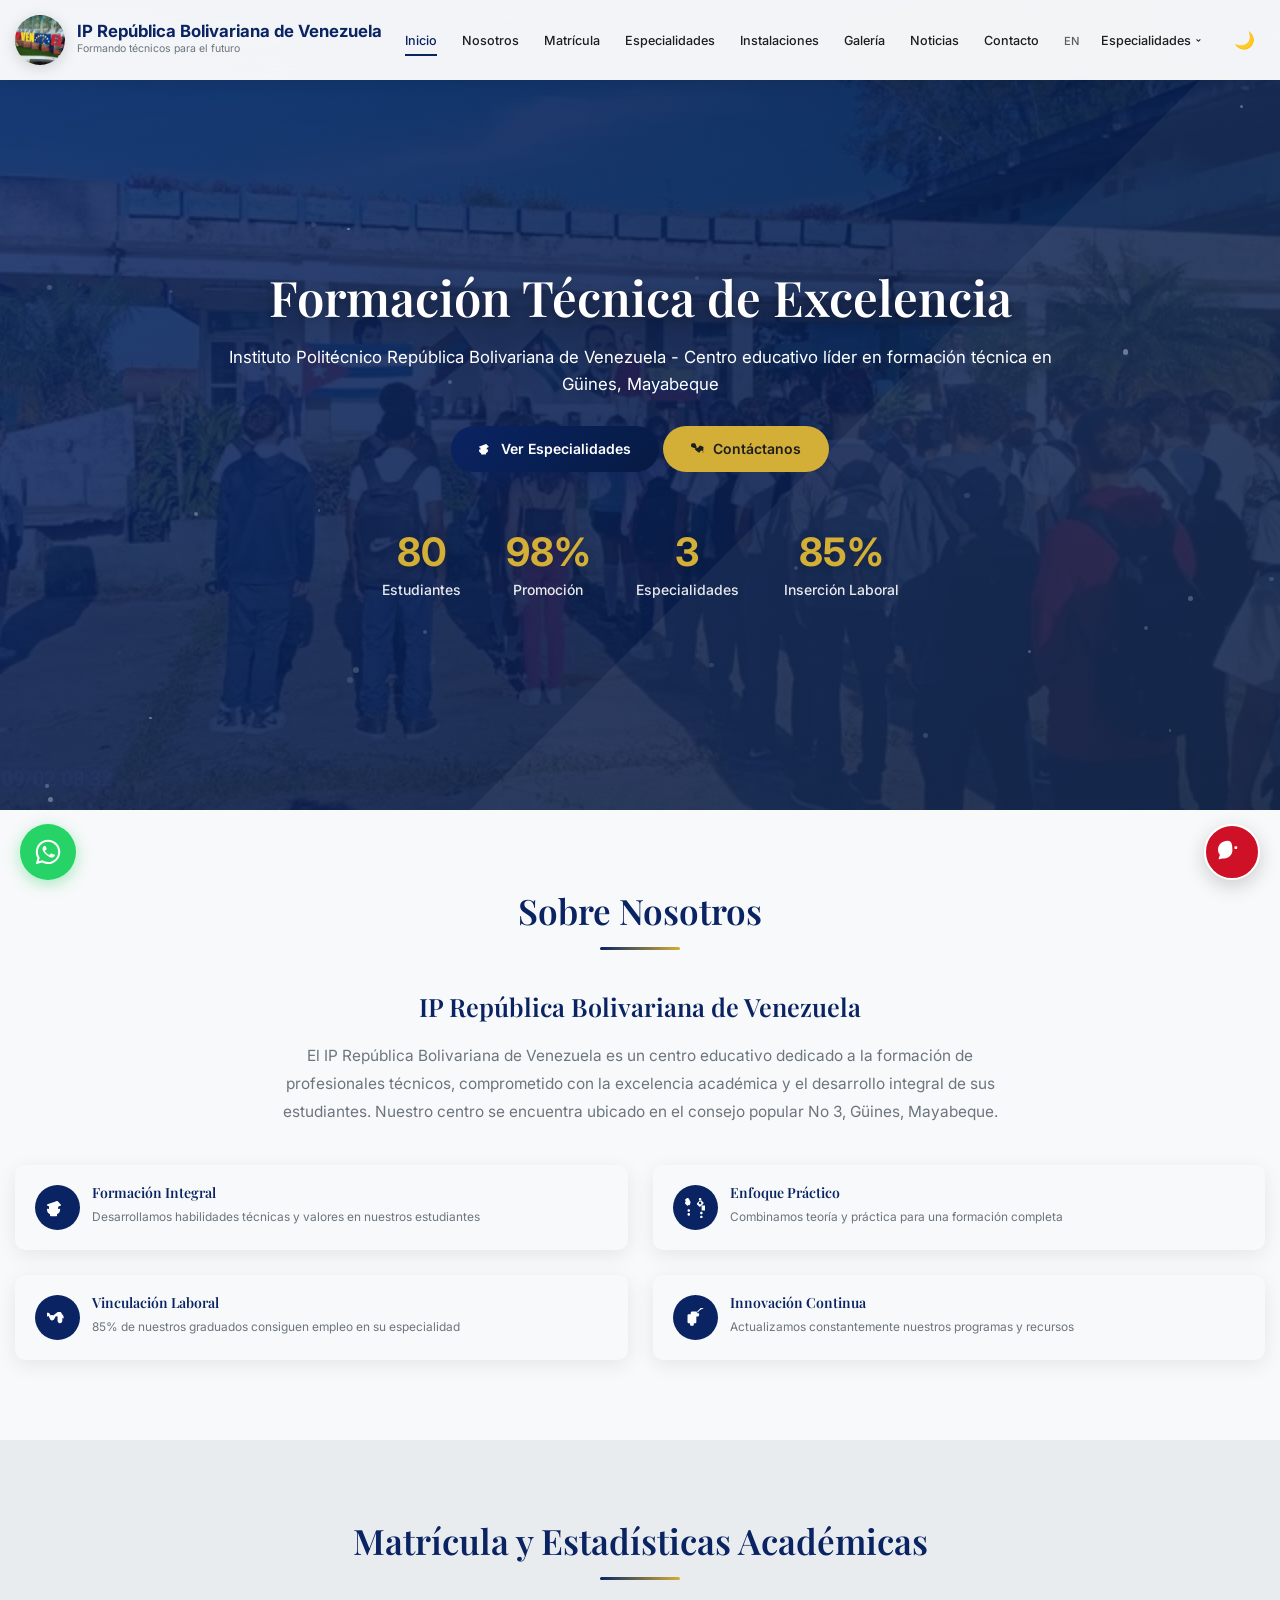
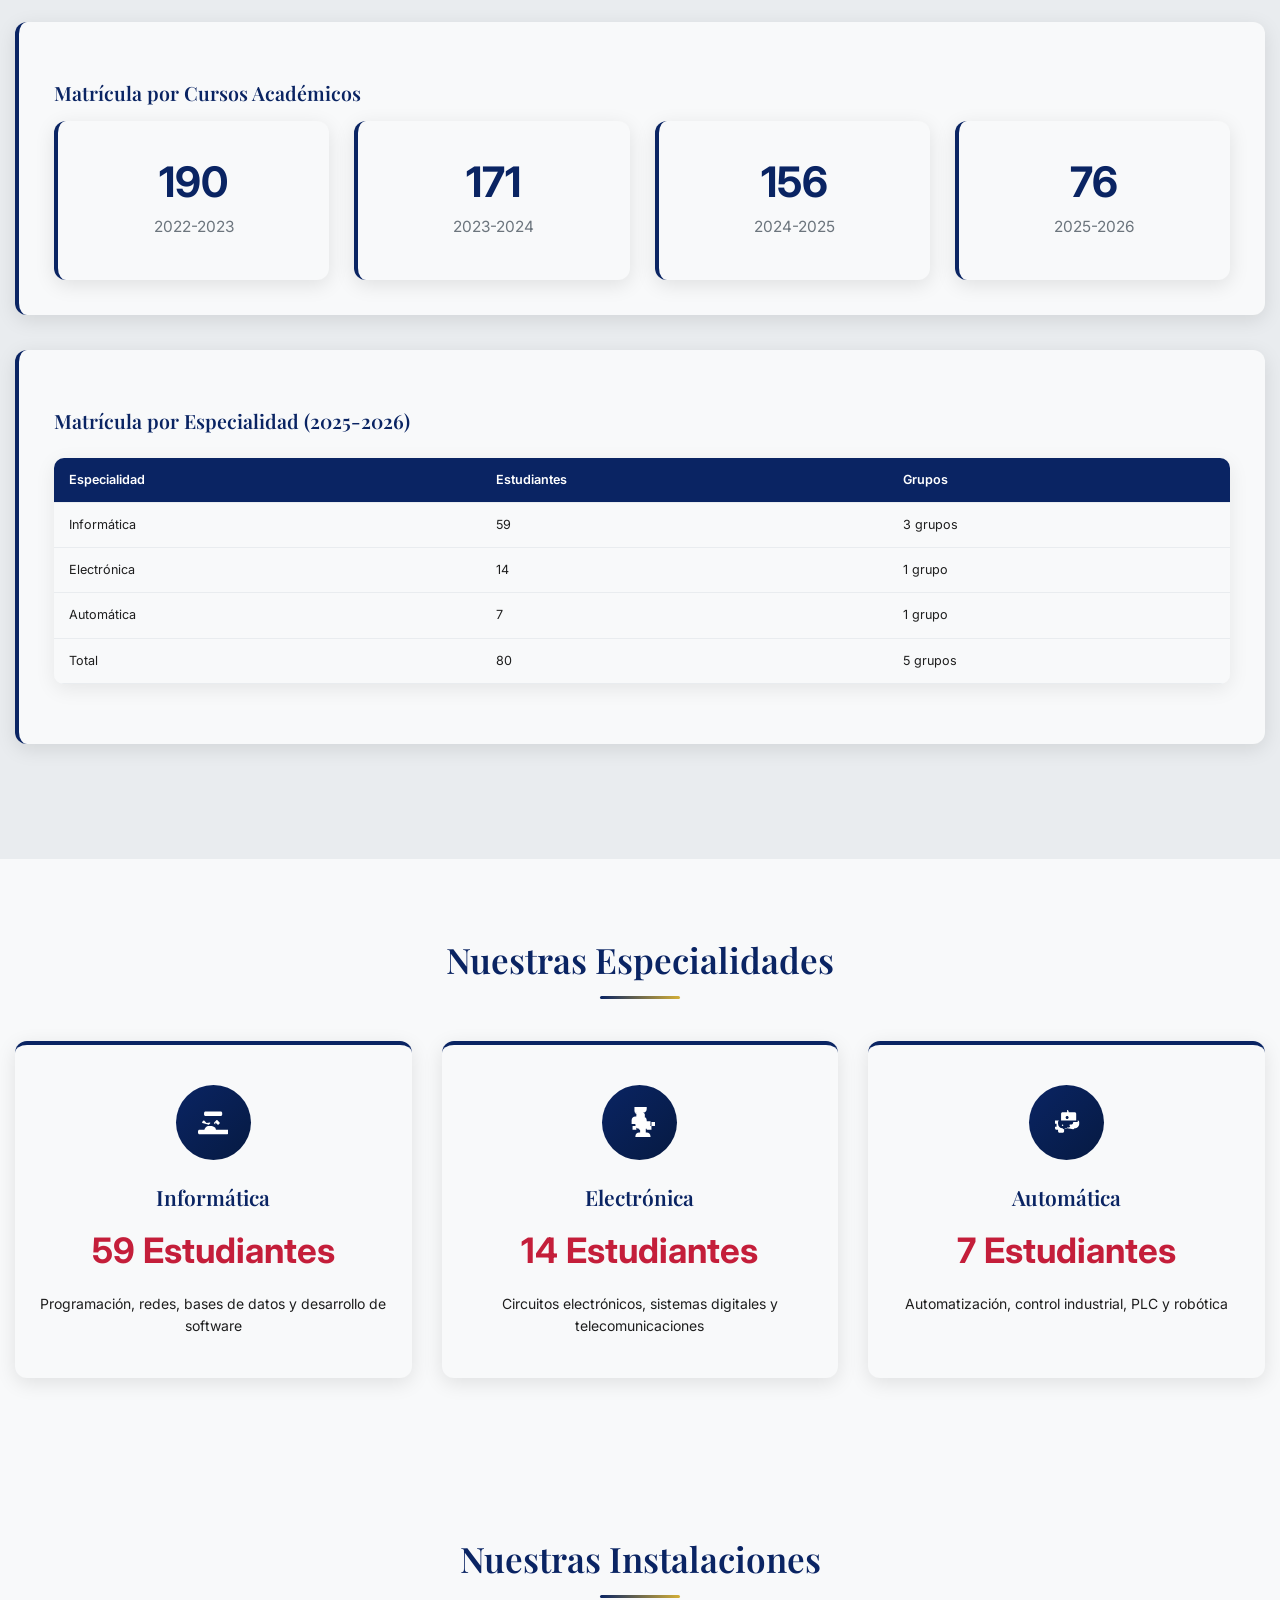
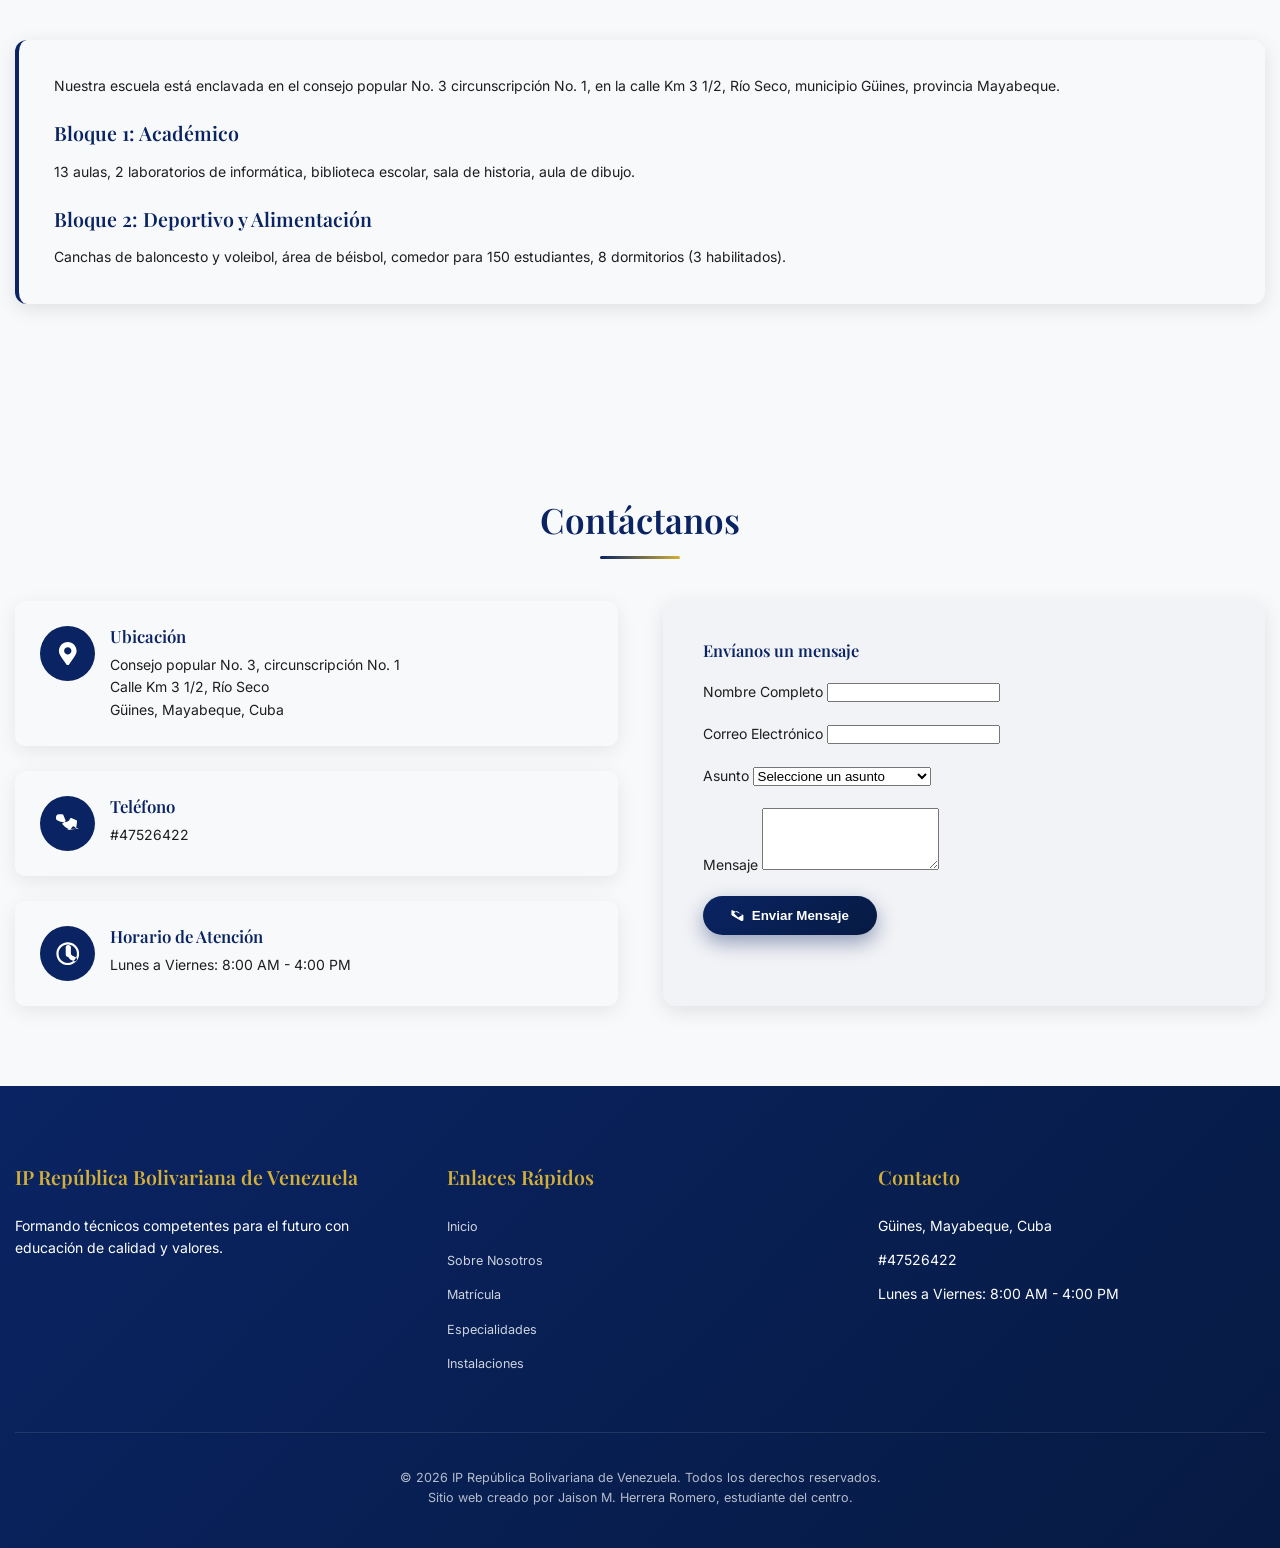
==== index.html @ 33969766 "Consolidate contact form to index.html, remove separate contacto.html page" ====
<!DOCTYPE html>
<html lang="es">
<head>
    <meta charset="UTF-8">
    <meta name="viewport" content="width=device-width, initial-scale=1.0">
    <title>IP República Bolivariana de Venezuela - Excelencia Educativa en Formación Técnica</title>
    <meta name="description" content="Instituto Politécnico República Bolivariana de Venezuela - Centro educativo técnico en Güines, Mayabeque. Informática, Electrónica y Automática.">
    <meta name="keywords" content="IP República Bolivariana de Venezuela, educación técnica, Güines, Mayabeque, informática, electrónica, automática">
    <meta name="theme-color" content="#0a2463">
    <meta property="og:title" content="IP República Bolivariana de Venezuela - Excelencia Educativa en Formación Técnica">
    <meta property="og:description" content="Centro educativo técnico en Güines, Mayabeque. 80 estudiantes en 3 especialidades.">
    <meta property="og:type" content="website">
    <meta property="og:url" content="https://republica-bolivariana-de-venezuela.netlify.app/">
    <meta property="og:image" content="https://republica-bolivariana-de-venezuela.netlify.app/assets/icon-512.webp">
    <meta name="twitter:card" content="summary_large_image">
    <meta name="twitter:title" content="IP República Bolivariana de Venezuela">
    <meta name="twitter:description" content="Centro educativo técnico en Güines, Mayabeque. 80 estudiantes en 3 especialidades.">
    <meta name="twitter:image" content="https://republica-bolivariana-de-venezuela.netlify.app/assets/icon-512.webp">
    <link rel="canonical" href="https://republica-bolivariana-de-venezuela.netlify.app/">
    <link rel="alternate" hreflang="es" href="https://republica-bolivariana-de-venezuela.netlify.app/">
    <link rel="alternate" hreflang="en" href="https://republica-bolivariana-de-venezuela.netlify.app/en/">
    <link rel="icon" href="assets/icon-512.webp" type="image/webp">
    <link rel="apple-touch-icon" href="assets/icon-512.webp">
    <link rel="manifest" href="site.webmanifest">
    <link rel="preload" href="assets/imagenes del centro (1).webp" as="image">
    <link href="https://fonts.googleapis.com/css2?family=Playfair+Display:wght@400;500;600;700&family=Inter:wght@300;400;500;600;700&display=swap" rel="stylesheet" media="print" onload="this.media='all'">
    <link rel="stylesheet" href="styles.css">
    <script type="application/ld+json">
    {
        "@context": "https://schema.org",
        "@type": "EducationalOrganization",
        "name": "IP República Bolivariana de Venezuela",
        "description": "Centro educativo técnico en Güines, Mayabeque. Formación en Informática, Electrónica y Automática.",
        "url": "https://republica-bolivariana-de-venezuela.netlify.app/",
        "logo": "https://republica-bolivariana-de-venezuela.netlify.app/assets/icon-512.webp",
        "address": {
            "@type": "PostalAddress",
            "streetAddress": "Calle Km 3 1/2, Río Seco",
            "addressLocality": "Güines",
            "addressRegion": "Mayabeque",
            "addressCountry": "CU"
        },
        "telephone": "+5347526422",
        "openingHours": "Mo-Fr 08:00-16:00",
        "areaServed": "Güines, Mayabeque",
        "numberOfEmployees": "30",
        "founder": {
            "@type": "Person",
            "name": "Jaison M. Herrera Romero"
        }
    }
    </script>
</head>
<body>
    <div class="preloader" id="preloader" aria-hidden="true">
        <div class="preloader-spinner"></div>
    </div>

    <a href="#main-content" class="skip-link">Saltar al contenido principal</a>

    <header>
        <div class="container header-container">
            <div class="logo">
                <img src="assets/icon-512.webp" alt="IP República Bolivariana de Venezuela" width="50" height="50" loading="eager" fetchpriority="high" decoding="async">
                <div class="logo-text">
                    <div class="logo-title">IP República Bolivariana de Venezuela</div>
                    <div class="logo-subtitle">Formando técnicos para el futuro</div>
                </div>
            </div>
            
            <nav>
                <ul class="nav-menu">
                    <li><a href="#inicio" class="nav-link">Inicio</a></li>
                    <li><a href="#nosotros" class="nav-link">Nosotros</a></li>
                    <li><a href="#matricula" class="nav-link">Matrícula</a></li>
                    <li><a href="#especialidades" class="nav-link">Especialidades</a></li>
                    <li><a href="#infraestructura" class="nav-link">Instalaciones</a></li>
                    <li><a href="gallery.html" class="nav-link">Galería</a></li>
                    <li><a href="noticias.html" class="nav-link">Noticias</a></li>
                    <li><a href="#contacto" class="nav-link">Contacto</a></li>
                    <li><a href="en/" class="nav-link" style="font-size:0.8rem;opacity:0.7;">EN</a></li>
                </ul>
            </nav>
            <nav class="dropdown" aria-label="Especialidades">
                <button class="dropdown-trigger" aria-expanded="false" aria-haspopup="true">Especialidades <svg class="icon icon-sm" style="font-size:0.7rem;margin-left:4px;"><use href="icons.svg#chevron-down"/></svg></button>
                <ul class="dropdown-menu">
                    <li><a href="pagina-automatica.html">Automática</a></li>
                    <li><a href="pagina-informatica.html">Informática</a></li>
                    <li><a href="pagina-electronica.html">Electrónica</a></li>
                    <li><a href="gallery.html">Galería</a></li>
                </ul>
            </nav>
            
            <div class="header-actions">
                <button class="theme-toggle" id="theme-toggle" aria-label="Cambiar modo oscuro/claro">🌙</button>
                <button class="hamburger" id="hamburger" aria-label="Menú">
                    <span></span>
                    <span></span>
                    <span></span>
                </button>
            </div>
        </div>
    </header>

    <main id="main-content">
    <section class="hero" id="inicio">
        <div class="particles" id="particles"></div>
        <div class="container hero-content">
            <h1 class="hero-title">Formación Técnica de Excelencia</h1>
            <p class="hero-subtitle">Instituto Politécnico República Bolivariana de Venezuela - Centro educativo líder en formación técnica en Güines, Mayabeque</p>
            <div class="hero-actions">
                <a href="#especialidades" class="btn btn-primary">
                    <svg class="icon"><use href="icons.svg#graduation-cap"/></svg>
                    Ver Especialidades
                </a>
                <a href="#contacto" class="btn btn-secondary">
                    <svg class="icon"><use href="icons.svg#phone-alt"/></svg>
                    Contáctanos
                </a>
            </div>
            
            <div class="hero-stats">
                <div class="stat-item">
                    <span class="stat-number">80</span>
                    <span class="stat-label">Estudiantes</span>
                </div>
                <div class="stat-item">
                    <span class="stat-number">98%</span>
                    <span class="stat-label">Promoción</span>
                </div>
                <div class="stat-item">
                    <span class="stat-number">3</span>
                    <span class="stat-label">Especialidades</span>
                </div>
                <div class="stat-item">
                    <span class="stat-number">85%</span>
                    <span class="stat-label">Inserción Laboral</span>
                </div>
            </div>
        </div>
    </section>

    <section class="section" id="nosotros">
        <div class="container">
            <h2 class="section-title">Sobre Nosotros</h2>
            
            <div class="about-simple">
                <h3>IP República Bolivariana de Venezuela</h3>
                <p>El IP República Bolivariana de Venezuela es un centro educativo dedicado a la formación de profesionales técnicos, comprometido con la excelencia académica y el desarrollo integral de sus estudiantes. Nuestro centro se encuentra ubicado en el consejo popular No 3, Güines, Mayabeque.</p>
            </div>
            
            <div class="about-features">
                <div class="feature-item">
                    <div class="feature-icon">
                        <svg class="icon"><use href="icons.svg#graduation-cap"/></svg>
                    </div>
                    <div>
                        <h3>Formación Integral</h3>
                        <p>Desarrollamos habilidades técnicas y valores en nuestros estudiantes</p>
                    </div>
                </div>
                <div class="feature-item">
                    <div class="feature-icon">
                        <svg class="icon"><use href="icons.svg#tools"/></svg>
                    </div>
                    <div>
                        <h3>Enfoque Práctico</h3>
                        <p>Combinamos teoría y práctica para una formación completa</p>
                    </div>
                </div>
                <div class="feature-item">
                    <div class="feature-icon">
                        <svg class="icon"><use href="icons.svg#handshake"/></svg>
                    </div>
                    <div>
                        <h3>Vinculación Laboral</h3>
                        <p>85% de nuestros graduados consiguen empleo en su especialidad</p>
                    </div>
                </div>
                <div class="feature-item">
                    <div class="feature-icon">
                        <svg class="icon"><use href="icons.svg#rocket"/></svg>
                    </div>
                    <div>
                        <h3>Innovación Continua</h3>
                        <p>Actualizamos constantemente nuestros programas y recursos</p>
                    </div>
                </div>
            </div>
        </div>
    </section>

    <section class="section" id="matricula" style="background-color: var(--gray-light);">
        <div class="container">
            <h2 class="section-title">Matrícula y Estadísticas Académicas</h2>
            
            <div class="content-section">
                <h3>Matrícula por Cursos Académicos</h3>
                <div class="stats-container">
                    <div class="stat-card">
                        <div class="number">200</div>
                        <div class="label">2022-2023</div>
                    </div>
                    <div class="stat-card">
                        <div class="number">180</div>
                        <div class="label">2023-2024</div>
                    </div>
                    <div class="stat-card">
                        <div class="number">165</div>
                        <div class="label">2024-2025</div>
                    </div>
                    <div class="stat-card">
                        <div class="number">80</div>
                        <div class="label">2025-2026</div>
                    </div>
                </div>
            </div>

            <div class="content-section">
                <h3>Matrícula por Especialidad (2025-2026)</h3>
                <div class="table-container">
                    <table class="responsive-table">
                        <thead>
                            <tr>
                                <th>Especialidad</th>
                                <th>Estudiantes</th>
                                <th>Grupos</th>
                            </tr>
                        </thead>
                        <tbody>
                            <tr><td>Informática</td><td>59</td><td>3 grupos</td></tr>
                            <tr><td>Electrónica</td><td>14</td><td>1 grupo</td></tr>
                            <tr><td>Automática</td><td>7</td><td>1 grupo</td></tr>
                            <tr><td>Total</td><td>80</td><td>5 grupos</td></tr>
                        </tbody>
                    </table>
                </div>
            </div>
        </div>
    </section>

    <section class="section" id="especialidades">
        <div class="container">
            <h2 class="section-title">Nuestras Especialidades</h2>
            <div class="specialties-grid">
                <div class="specialty-card">
                    <div class="specialty-icon">
                        <svg class="icon"><use href="icons.svg#laptop-code"/></svg>
                    </div>
                    <h3 class="specialty-name">Informática</h3>
                    <div class="specialty-count">59 Estudiantes</div>
                    <p>Programación, redes, bases de datos y desarrollo de software</p>
                </div>
                
                <div class="specialty-card">
                    <div class="specialty-icon">
                        <svg class="icon"><use href="icons.svg#microchip"/></svg>
                    </div>
                    <h3 class="specialty-name">Electrónica</h3>
                    <div class="specialty-count">14 Estudiantes</div>
                    <p>Circuitos electrónicos, sistemas digitales y telecomunicaciones</p>
                </div>
                
                <div class="specialty-card">
                    <div class="specialty-icon">
                        <svg class="icon"><use href="icons.svg#robot"/></svg>
                    </div>
                    <h3 class="specialty-name">Automática</h3>
                    <div class="specialty-count">7 Estudiantes</div>
                    <p>Automatización, control industrial, PLC y robótica</p>
                </div>
            </div>
        </div>
    </section>

    <section class="section" id="infraestructura">
        <div class="container">
            <h2 class="section-title">Nuestras Instalaciones</h2>
            <div class="content-section">
                <p>Nuestra escuela está enclavada en el consejo popular No. 3 circunscripción No. 1, en la calle Km 3 1/2, Río Seco, municipio Güines, provincia Mayabeque.</p>
                
                <h3>Bloque 1: Académico</h3>
                <p>13 aulas, 2 laboratorios de informática, biblioteca escolar, sala de historia, aula de dibujo.</p>
                
                <h3>Bloque 2: Deportivo y Alimentación</h3>
                <p>Canchas de baloncesto y voleibol, área de béisbol, comedor para 150 estudiantes, 8 dormitorios (3 habilitados).</p>
            </div>
        </div>
    </section>

    <section class="section" id="contacto">
        <div class="container">
            <h2 class="section-title">Contáctanos</h2>
            <div class="contact-container">
                <div class="contact-info">
                    <div class="contact-item">
                        <div class="contact-icon">
                            <svg class="icon"><use href="icons.svg#map-marker-alt"/></svg>
                        </div>
                        <div class="contact-details">
                            <h3>Ubicación</h3>
                            <p>Consejo popular No. 3, circunscripción No. 1<br>
                            Calle Km 3 1/2, Río Seco<br>
                            Güines, Mayabeque, Cuba</p>
                        </div>
                    </div>
                    
                    <div class="contact-item">
                        <div class="contact-icon">
                            <svg class="icon"><use href="icons.svg#phone-alt"/></svg>
                        </div>
                        <div class="contact-details">
                            <h3>Teléfono</h3>
                            <p>#47526422</p>
                        </div>
                    </div>
                    
                    <div class="contact-item">
                        <div class="contact-icon">
                            <svg class="icon"><use href="icons.svg#clock"/></svg>
                        </div>
                        <div class="contact-details">
                            <h3>Horario de Atención</h3>
                            <p>Lunes a Viernes: 8:00 AM - 4:00 PM</p>
                        </div>
                    </div>
                </div>

                <div class="contact-form-container">
                    <h3 style="color:var(--primary);margin-bottom:20px;">Envíanos un mensaje</h3>
                    <form id="contact-form" name="contacto" netlify netlify-honeypot="bot-field">
                        <input type="hidden" name="form-name" value="contacto">
                        <p style="display:none"><label>No llenar: <input name="bot-field"></label></p>
                        <div class="form-group">
                            <label for="name">Nombre Completo</label>
                            <input type="text" id="name" name="name" required>
                        </div>
                        <div class="form-group">
                            <label for="email">Correo Electrónico</label>
                            <input type="email" id="email" name="email" required>
                        </div>
                        <div class="form-group">
                            <label for="subject">Asunto</label>
                            <select id="subject" name="subject">
                                <option value="">Seleccione un asunto</option>
                                <option value="admissions">Admisiones</option>
                                <option value="information">Información de programas</option>
                                <option value="other">Otro</option>
                            </select>
                        </div>
                        <div class="form-group">
                            <label for="message">Mensaje</label>
                            <textarea id="message" name="message" rows="4" required></textarea>
                        </div>
                        <button type="submit" class="btn btn-primary">
                            <svg class="icon"><use href="icons.svg#paper-plane"/></svg>
                            Enviar Mensaje
                        </button>
                    </form>
                </div>
            </div>
        </div>
    </section>
    </main>

    <footer>
        <div class="container">
            <div class="footer-container">
                <div class="footer-col">
                    <h3>IP República Bolivariana de Venezuela</h3>
                    <p>Formando técnicos competentes para el futuro con educación de calidad y valores.</p>
                </div>
                
                <div class="footer-col">
                    <h3>Enlaces Rápidos</h3>
                    <ul class="footer-links">
                        <li><a href="#inicio">Inicio</a></li>
                        <li><a href="#nosotros">Sobre Nosotros</a></li>
                        <li><a href="#matricula">Matrícula</a></li>
                        <li><a href="#especialidades">Especialidades</a></li>
                        <li><a href="#infraestructura">Instalaciones</a></li>
                    </ul>
                </div>
                
                <div class="footer-col">
                    <h3>Contacto</h3>
                    <ul class="footer-links">
                        <li>Güines, Mayabeque, Cuba</li>
                        <li>#47526422</li>
                        <li>Lunes a Viernes: 8:00 AM - 4:00 PM</li>
                    </ul>
                </div>
            </div>
            
            <div class="footer-bottom">
                <p>&copy; 2026 IP República Bolivariana de Venezuela. Todos los derechos reservados.</p>
                <p>Sitio web creado por Jaison M. Herrera Romero, estudiante del centro.</p>
            </div>
        </div>
    </footer>

    <button class="chat-open-button" id="chat-open-btn" aria-label="Abrir chat">
        <svg class="icon"><use href="icons.svg#comments"/></svg>
    </button>

    <div class="chat-widget hidden" id="chat-widget">
        <div class="chat-header">
            <div style="display: flex; align-items: center;">
                <div class="bot-logo">
                    <img src="assets/icon-512.webp" alt="Asistente Virtual" width="40" height="40" loading="lazy" decoding="async">
                </div>
                <span>Asistente Virtual</span>
            </div>
            <button class="chat-close-button" id="chat-close-btn" aria-label="Cerrar chat">×</button>
        </div>

        <div class="chat-body">
            <div class="chat-messages" id="chat-messages"></div>
            <div class="chat-quick-replies" id="chat-quick-replies"></div>
        </div>

        <div class="chat-input">
            <input type="text" id="user-input" placeholder="Escribe tu pregunta...">
            <button id="send-btn" type="button">Enviar</button>
        </div>
    </div>

    <button class="back-to-top" id="back-to-top" aria-label="Volver al inicio">
        <svg class="icon"><use href="icons.svg#chevron-up"/></svg>
    </button>

    <script src="javascript/main.js" defer></script>
    <script src="javascript/chatbot.js" defer></script>
    <script>
    if ('serviceWorker' in navigator) {
        navigator.serviceWorker.register('/sw.js').catch(function(){});
    }
    </script>
</body>
</html>
---- styles.css ----
/* ===========================================
   IP REPÚBLICA BOLIVARIANA DE VENEZUELA
   Estilos principales del sitio web
   Organizado y optimizado
   =========================================== */

/* ---------- VARIABLES Y RESET ---------- */
:root {
    --primary: #0a2463;
    --primary-dark: #061a42;
    --secondary: #d4af37;
    --accent: #c41e3a;
    --accent-color: #d4af37;
    --success: #28a745;
    --light: #f8f9fa;
    --dark: #1e1e1e;
    --gray: #6c757d;
    --gray-light: #e9ecef;
    --border-radius: 12px;
    --shadow: 0 5px 20px rgba(0, 0, 0, 0.1);
    --transition: all 0.4s cubic-bezier(0.25, 0.46, 0.45, 0.94);
}

body.dark-mode {
    --light: #121212;
    --dark: #f0f0f0;
    --gray-light: #2d2d2d;
}

* {
    margin: 0;
    padding: 0;
    box-sizing: border-box;
}

html {
    scroll-behavior: smooth;
    font-size: 14px;
}

body {
    font-family: 'Inter', sans-serif;
    line-height: 1.6;
    color: var(--dark);
    background-color: var(--light);
    overflow-x: hidden;
    transition: var(--transition);
}

h1, h2, h3, h4, h5, h6 {
    font-family: 'Playfair Display', serif;
    font-weight: 600;
    line-height: 1.2;
    margin-bottom: 1rem;
}

/* ---------- PRELOADER ---------- */
.preloader {
    position: fixed;
    inset: 0;
    background: linear-gradient(135deg, #0a2463, #061a42);
    z-index: 99999;
    display: flex;
    align-items: center;
    justify-content: center;
    transition: opacity 0.5s ease, visibility 0.5s ease;
}

.preloader.loaded {
    opacity: 0;
    visibility: hidden;
}

.preloader-spinner {
    width: 50px;
    height: 50px;
    border: 4px solid rgba(255,255,255,0.2);
    border-top-color: #d4af37;
    border-radius: 50%;
    animation: spin 0.8s linear infinite;
}

@keyframes spin {
    to { transform: rotate(360deg); }
}

/* ---------- SVG ICONS ---------- */
.icon { width: 1em; height: 1em; fill: currentColor; vertical-align: -0.125em; display: inline-block; }
.icon-sm { width: 0.7em; height: 0.7em; }
.feature-icon .icon, .specialty-icon .icon, .contact-icon .icon { width: 1.2em; height: 1.2em; }
.chat-open-button .icon { width: 1.4em; height: 1.4em; }
.back-to-top .icon { width: 1em; height: 1em; }

/* ---------- UTILIDADES ---------- */
.container {
    width: 100%;
    max-width: 1400px;
    margin: 0 auto;
    padding: 0 15px;
}

.section {
    padding: 80px 0;
    position: relative;
}

.section-title {
    text-align: center;
    font-size: 2.5rem;
    margin-bottom: 3rem;
    color: var(--primary);
    position: relative;
}

.section-title:after {
    content: '';
    display: block;
    width: 80px;
    height: 3px;
    background: linear-gradient(90deg, var(--primary), var(--secondary));
    margin: 15px auto 0;
    border-radius: 2px;
}

body.dark-mode .section-title {
    color: var(--secondary);
}

/* ---------- BOTONES ---------- */
.btn {
    display: inline-flex;
    align-items: center;
    justify-content: center;
    padding: 12px 28px;
    border-radius: 40px;
    font-weight: 600;
    text-decoration: none;
    transition: var(--transition);
    border: none;
    cursor: pointer;
    gap: 8px;
    position: relative;
    overflow: hidden;
}

.btn:before {
    content: '';
    position: absolute;
    top: 0;
    left: -100%;
    width: 100%;
    height: 100%;
    background: linear-gradient(90deg, transparent, rgba(255,255,255,0.3), transparent);
    transition: left 0.7s;
}

.btn:hover:before {
    left: 100%;
}

.btn-primary {
    background: linear-gradient(135deg, var(--primary), var(--primary-dark));
    color: white;
    box-shadow: 0 8px 20px rgba(10, 36, 99, 0.4);
}

.btn-primary:hover {
    transform: translateY(-5px);
    box-shadow: 0 15px 30px rgba(10, 36, 99, 0.6);
}

.btn-secondary {
    background: var(--secondary);
    color: var(--dark);
}

/* ---------- HEADER ---------- */
header {
    background: rgba(255, 255, 255, 0.95);
    backdrop-filter: blur(15px);
    position: fixed;
    top: 0;
    left: 0;
    width: 100%;
    z-index: 1000;
    box-shadow: 0 3px 15px rgba(0, 0, 0, 0.1);
    transition: var(--transition);
}

body.dark-mode header {
    background: rgba(30, 30, 30, 0.95);
}

.header-scrolled {
    box-shadow: 0 4px 30px rgba(0, 0, 0, 0.2) !important;
    padding: 0 !important;
}

.header-scrolled .header-container {
    padding: 10px 15px;
}

.header-container {
    display: flex;
    justify-content: space-between;
    align-items: center;
    padding: 15px;
}

.logo {
    display: flex;
    align-items: center;
    gap: 12px;
    text-decoration: none;
}

.logo img {
    height: 50px;
    border-radius: 50%;
    box-shadow: 0 3px 15px rgba(0, 0, 0, 0.15);
    transition: var(--transition);
}

.logo:hover img {
    transform: rotate(15deg) scale(1.05);
}

.logo-title {
    font-size: 1.2rem;
    font-weight: 700;
    color: var(--primary);
    line-height: 1.1;
}

body.dark-mode .logo-title {
    color: var(--secondary);
}

.logo-subtitle {
    font-size: 0.75rem;
    color: var(--gray);
}

.nav-menu {
    display: flex;
    list-style: none;
    gap: 25px;
}

.nav-link {
    text-decoration: none;
    color: var(--dark);
    font-weight: 500;
    padding: 8px 0;
    position: relative;
    transition: var(--transition);
    font-size: 0.9rem;
}

.nav-link:after {
    content: '';
    position: absolute;
    bottom: 0;
    left: 0;
    width: 0;
    height: 2px;
    background: var(--primary);
    transition: var(--transition);
}

.nav-link:hover {
    color: var(--primary);
}

.nav-link:hover:after {
    width: 100%;
}

body.dark-mode .nav-link:hover {
    color: var(--secondary);
}

/* Dropdown */
.dropdown {
    position: relative;
}

.dropdown-trigger {
    background: none;
    border: none;
    color: var(--dark);
    font-weight: 500;
    font-size: 0.9rem;
    cursor: pointer;
    padding: 8px 0;
    font-family: inherit;
    display: flex;
    align-items: center;
}

.dropdown-trigger:hover {
    color: var(--primary);
}

body.dark-mode .dropdown-trigger {
    color: var(--dark);
}

body.dark-mode .dropdown-trigger:hover {
    color: var(--secondary);
}

.dropdown-menu {
    position: absolute;
    top: 100%;
    left: 0;
    background: var(--light);
    min-width: 200px;
    border-radius: 8px;
    box-shadow: 0 5px 20px rgba(0, 0, 0, 0.15);
    list-style: none;
    padding: 10px 0;
    opacity: 0;
    visibility: hidden;
    transform: translateY(10px);
    transition: var(--transition);
    z-index: 1001;
}

.dropdown:hover .dropdown-menu,
.dropdown:focus-within .dropdown-menu {
    opacity: 1;
    visibility: visible;
    transform: translateY(0);
}

.dropdown-menu a {
    display: block;
    padding: 10px 20px;
    color: var(--dark);
    text-decoration: none;
    transition: var(--transition);
}

.dropdown-menu a:hover {
    background: var(--gray-light);
    color: var(--primary);
    padding-left: 25px;
}

.header-actions {
    display: flex;
    align-items: center;
    gap: 8px;
}

.header-btn,
.theme-toggle {
    background: none;
    border: none;
    font-size: 1.2rem;
    cursor: pointer;
    color: var(--primary);
    width: 40px;
    height: 40px;
    border-radius: 50%;
    display: flex;
    align-items: center;
    justify-content: center;
    transition: var(--transition);
}

.header-btn:hover,
.theme-toggle:hover {
    background: var(--gray-light);
    transform: rotate(180deg) scale(1.05);
}

.hamburger {
    display: none;
    flex-direction: column;
    justify-content: space-between;
    width: 26px;
    height: 18px;
    background: none;
    border: none;
    cursor: pointer;
    position: relative;
    z-index: 1001;
}

.hamburger span {
    display: block;
    height: 2px;
    width: 100%;
    background: var(--primary);
    border-radius: 2px;
    transition: var(--transition);
}

body.dark-mode .hamburger span {
    background: var(--secondary);
}

/* ---------- HERO ---------- */
.hero {
    background: linear-gradient(135deg, rgba(10,36,99,0.85), rgba(6,26,66,0.9)), url('assets/imagenes del centro (1).webp');
    background-position: center;
    background-size: cover;
    color: white;
    padding: 180px 0 120px;
    text-align: center;
    position: relative;
    overflow: hidden;
    min-height: 90vh;
    display: flex;
    align-items: center;
}

.hero:before {
    content: '';
    position: absolute;
    top: 0;
    left: 0;
    width: 100%;
    height: 100%;
    background: url('data:image/svg+xml,<svg xmlns="http://www.w3.org/2000/svg" viewBox="0 0 1000 1000" opacity="0.05"><polygon fill="white" points="0,1000 1000,0 1000,1000"/></svg>');
    background-size: cover;
    animation: float 20s infinite linear;
}

.hero-content {
    max-width: 900px;
    margin: 0 auto;
    position: relative;
    z-index: 2;
}

.hero-title {
    font-size: 3.5rem;
    margin-bottom: 1.2rem;
    color: white;
    text-shadow: 0 3px 10px rgba(0, 0, 0, 0.3);
    opacity: 0;
    transform: translateY(40px);
    animation: fadeInUp 1.2s 0.5s forwards;
}

.hero-subtitle {
    font-size: 1.2rem;
    margin-bottom: 2rem;
    opacity: 0.9;
    opacity: 0;
    transform: translateY(40px);
    animation: fadeInUp 1.2s 0.7s forwards;
}

.hero-actions {
    opacity: 0;
    transform: translateY(40px);
    animation: fadeInUp 1.2s 0.9s forwards;
}

.hero-stats {
    display: flex;
    justify-content: center;
    gap: 45px;
    margin-top: 60px;
    flex-wrap: wrap;
}

.stat-item {
    text-align: center;
    opacity: 0;
    transform: translateY(40px);
    animation: fadeInUp 1.2s forwards;
}

.stat-item:nth-child(1) { animation-delay: 1.1s; }
.stat-item:nth-child(2) { animation-delay: 1.3s; }
.stat-item:nth-child(3) { animation-delay: 1.5s; }
.stat-item:nth-child(4) { animation-delay: 1.7s; }

.stat-number {
    font-size: 2.8rem;
    font-weight: 700;
    color: var(--secondary);
    display: block;
    line-height: 1;
    margin-bottom: 8px;
    text-shadow: 0 2px 8px rgba(0, 0, 0, 0.2);
}

.stat-label {
    font-size: 1rem;
    opacity: 0.9;
    font-weight: 500;
}

@keyframes float {
    0%, 100% { transform: translateY(0) rotate(0deg); }
    50% { transform: translateY(-20px) rotate(5deg); }
}

@keyframes fadeInUp {
    to {
        opacity: 1;
        transform: translateY(0);
    }
}

/* ---------- ABOUT ---------- */
.about-grid {
    display: grid;
    grid-template-columns: 1fr 1fr;
    gap: 60px;
    align-items: center;
}

.about-image {
    border-radius: var(--border-radius);
    overflow: hidden;
    box-shadow: var(--shadow);
    transform: perspective(1000px) rotateY(-8deg);
    transition: var(--transition);
}

.about-image:hover {
    transform: perspective(1000px) rotateY(0deg);
}

.about-image img {
    width: 200%;
    height: auto;
    display: block;
    margin-left: -50%;
    transition: var(--transition-slow);
}

.about-content h2 {
    color: var(--primary);
    margin-bottom: 1.2rem;
    font-size: 2.2rem;
}

body.dark-mode .about-content h2 {
    color: var(--secondary);
}

.about-features {
    display: grid;
    grid-template-columns: 1fr 1fr;
    gap: 25px;
    margin-top: 30px;
}

.feature-item {
    display: flex;
    align-items: flex-start;
    gap: 12px;
    padding: 20px;
    border-radius: 10px;
    background: var(--light);
    box-shadow: 0 5px 20px rgba(0, 0, 0, 0.08);
    transition: var(--transition);
}

.feature-item:hover {
    transform: translateY(-8px);
    box-shadow: 0 10px 25px rgba(0, 0, 0, 0.15);
}

.feature-icon {
    background: var(--primary);
    color: white;
    width: 45px;
    height: 45px;
    border-radius: 50%;
    display: flex;
    align-items: center;
    justify-content: center;
    flex-shrink: 0;
    font-size: 1.2rem;
    transition: var(--transition);
}

.feature-item:hover .feature-icon {
    transform: rotate(15deg) scale(1.05);
    background: var(--secondary);
}

.feature-item h3 {
    font-size: 1rem;
    margin-bottom: 5px;
    color: var(--primary);
}

body.dark-mode .feature-item h3 {
    color: var(--secondary);
}

.feature-item p {
    font-size: 0.85rem;
    color: var(--gray);
    margin: 0;
}

/* ---------- ABOUT SIMPLE (Nueva versión simplificada) ---------- */
.about-simple {
    text-align: center;
    max-width: 800px;
    margin: 0 auto 40px;
    padding: 0 20px;
}

.about-simple h3 {
    font-size: 1.8rem;
    color: var(--primary);
    margin-bottom: 20px;
}

body.dark-mode .about-simple h3 {
    color: var(--secondary);
}

.about-simple p {
    font-size: 1.1rem;
    line-height: 1.8;
    color: var(--gray);
}

/* ---------- SPECIALTIES ---------- */
.specialties-grid {
    display: grid;
    grid-template-columns: repeat(auto-fit, minmax(280px, 1fr));
    gap: 30px;
}

.specialty-card {
    text-align: center;
    padding: 40px 25px;
    border-radius: var(--border-radius);
    background: var(--light);
    box-shadow: var(--shadow);
    transition: var(--transition);
    border-top: 4px solid var(--primary);
    position: relative;
    overflow: hidden;
}

.specialty-card:hover {
    transform: translateY(-15px) scale(1.03);
    box-shadow: 0 20px 40px rgba(0, 0, 0, 0.15);
    color: white;
}

.specialty-card:hover * {
    position: relative;
    z-index: 1;
}

.specialty-icon {
    width: 75px;
    height: 75px;
    margin: 0 auto 25px;
    background: linear-gradient(135deg, var(--primary), var(--primary-dark));
    border-radius: 50%;
    display: flex;
    align-items: center;
    justify-content: center;
    color: white;
    font-size: 1.8rem;
    transition: var(--transition);
}

.specialty-card:hover .specialty-icon {
    background: var(--secondary);
    transform: rotate(15deg) scale(1.05);
}

.specialty-name {
    font-size: 1.5rem;
    color: var(--primary);
    margin-bottom: 12px;
    transition: var(--transition);
}

.specialty-count {
    font-size: 2.5rem;
    font-weight: 700;
    color: var(--accent);
    margin-bottom: 15px;
    transition: var(--transition);
}

/* ---------- STATS ---------- */
.stats-container {
    display: grid;
    grid-template-columns: repeat(auto-fit, minmax(250px, 1fr));
    gap: 25px;
}

.stat-card {
    background: var(--light);
    border-radius: var(--border-radius);
    padding: 40px 20px;
    text-align: center;
    box-shadow: var(--shadow);
    transition: var(--transition);
    border-left: 4px solid var(--primary);
}

.stat-card:hover {
    transform: translateY(-10px);
    color: white;
}

.stat-card:hover .number,
.stat-card:hover .label {
    position: relative;
    z-index: 1;
}

.stat-card .number {
    font-size: 3rem;
    font-weight: 700;
    color: var(--primary);
    line-height: 1;
    margin-bottom: 12px;
    transition: var(--transition);
}

body.dark-mode .stat-card .number {
    color: var(--secondary);
}

.stat-card .label {
    font-size: 1.1rem;
    color: var(--gray);
    transition: var(--transition);
}

/* ---------- CONTENT SECTIONS ---------- */
.content-section {
    background: var(--light);
    padding: 35px;
    border-radius: var(--border-radius);
    box-shadow: var(--shadow);
    margin-bottom: 35px;
    border-left: 4px solid var(--primary);
    transition: var(--transition);
}

.content-section:hover {
    transform: translateY(-8px);
    box-shadow: 0 15px 30px rgba(0, 0, 0, 0.12);
}

.content-section h2 {
    color: var(--primary);
    margin-bottom: 25px;
    padding-bottom: 12px;
    border-bottom: 2px solid var(--gray-light);
    font-size: 1.8rem;
}

body.dark-mode .content-section h2 {
    color: var(--secondary);
}

.content-section h3 {
    color: var(--primary);
    margin: 25px 0 15px;
    font-size: 1.4rem;
}

body.dark-mode .content-section h3 {
    color: var(--secondary);
}

/* Tables */
.table-container {
    overflow-x: auto;
    margin: 25px 0;
    border-radius: 10px;
    box-shadow: 0 5px 20px rgba(0, 0, 0, 0.08);
}

.responsive-table {
    width: 100%;
    border-collapse: collapse;
    background: var(--light);
    font-size: 0.9rem;
}

.responsive-table th,
.responsive-table td {
    padding: 12px 15px;
    text-align: left;
    border-bottom: 1px solid var(--gray-light);
}

.responsive-table th {
    background: var(--primary);
    color: white;
    font-weight: 600;
}

.responsive-table tr:hover {
    background: rgba(10, 36, 99, 0.05);
}

body.dark-mode .responsive-table tr:hover {
    background: rgba(212, 175, 55, 0.05);
}

/* ---------- GALLERY ---------- */
.gallery-container {
    display: grid;
    grid-template-columns: repeat(auto-fill, minmax(300px, 1fr));
    gap: 25px;
}

.gallery-item {
    position: relative;
    border-radius: var(--border-radius);
    overflow: hidden;
    height: 250px;
    box-shadow: var(--shadow);
    transition: var(--transition);
    background: var(--light);
}

.gallery-item:hover {
    transform: translateY(-10px) scale(1.03);
    box-shadow: 0 20px 40px rgba(0, 0, 0, 0.2);
}

.gallery-item img {
    width: 100%;
    height: 100%;
    object-fit: cover;
    transition: var(--transition-slow);
}

.gallery-item:hover img {
    transform: scale(1.15);
}

.gallery-overlay {
    position: absolute;
    bottom: 0;
    left: 0;
    right: 0;
    background: linear-gradient(to top, rgba(0, 0, 0, 0.8), transparent);
    color: white;
    padding: 20px;
    transform: translateY(100%);
    transition: var(--transition);
}

.gallery-item:hover .gallery-overlay {
    transform: translateY(0);
}

.gallery-content { position: absolute; bottom: 0; left: 0; right: 0; background: linear-gradient(transparent, rgba(0,0,0,0.85)); color: white; padding: 20px 15px; opacity: 0; transition: opacity 0.3s ease; pointer-events: none; }
.gallery-content p { margin: 0; font-size: 0.9rem; line-height: 1.4; }
.gallery-item:hover .gallery-content { opacity: 1; }
.gallery-item { cursor: pointer; }

/* ---------- CONTACT ---------- */
.contact-container {
    display: grid;
    grid-template-columns: 1fr 1fr;
    gap: 45px;
}

.contact-info {
    display: flex;
    flex-direction: column;
    gap: 25px;
}

.contact-item {
    display: flex;
    align-items: flex-start;
    gap: 15px;
    padding: 25px;
    border-radius: 10px;
    background: var(--light);
    box-shadow: 0 5px 20px rgba(0, 0, 0, 0.08);
    transition: var(--transition);
}

.contact-item:hover {
    transform: translateY(-8px);
    box-shadow: 0 10px 25px rgba(0, 0, 0, 0.15);
}

.contact-icon {
    background: var(--primary);
    color: white;
    width: 55px;
    height: 55px;
    border-radius: 50%;
    display: flex;
    align-items: center;
    justify-content: center;
    flex-shrink: 0;
    font-size: 1.4rem;
    transition: var(--transition);
}

.contact-item:hover .contact-icon {
    transform: rotate(15deg) scale(1.05);
    background: var(--secondary);
}

.contact-details h3 {
    margin-bottom: 8px;
    color: var(--primary);
    font-size: 1.2rem;
}

body.dark-mode .contact-details h3 {
    color: var(--secondary);
}

.map-container {
    border-radius: var(--border-radius);
    overflow: hidden;
    box-shadow: var(--shadow);
    height: 100%;
    min-height: 400px;
}

.map-container:hover {
    transform: translateY(-8px);
    box-shadow: 0 15px 30px rgba(0, 0, 0, 0.15);
}

.map-container iframe {
    width: 100%;
    height: 100%;
    border: none;
}

/* ---------- FOOTER ---------- */
footer {
    background: linear-gradient(135deg, var(--primary), var(--primary-dark));
    color: white;
    padding: 80px 0 40px;
    position: relative;
    overflow: hidden;
}

.footer-container {
    display: grid;
    grid-template-columns: repeat(auto-fit, minmax(250px, 1fr));
    gap: 45px;
    margin-bottom: 45px;
    position: relative;
    z-index: 1;
}

.footer-col h3 {
    color: var(--secondary);
    margin-bottom: 25px;
    font-size: 1.4rem;
}

.footer-links {
    list-style: none;
}

.footer-links li {
    margin-bottom: 12px;
}

.footer-links a {
    color: rgba(255, 255, 255, 0.8);
    text-decoration: none;
    transition: var(--transition);
    display: inline-block;
    font-size: 0.9rem;
}

.footer-links a:hover {
    color: var(--secondary);
    padding-left: 8px;
}

.social-links {
    display: flex;
    gap: 12px;
    margin-top: 20px;
}

.social-link {
    display: flex;
    align-items: center;
    justify-content: center;
    width: 45px;
    height: 45px;
    background: rgba(255, 255, 255, 0.1);
    border-radius: 50%;
    color: white;
    text-decoration: none;
    transition: var(--transition);
    font-size: 1.1rem;
}

.social-link:hover {
    background: var(--secondary);
    color: var(--dark);
    transform: translateY(-3px);
}

.footer-bottom {
    text-align: center;
    padding-top: 35px;
    border-top: 1px solid rgba(255, 255, 255, 0.1);
    color: rgba(255, 255, 255, 0.7);
    font-size: 0.9rem;
    position: relative;
    z-index: 1;
}

/* ---------- BLOG ---------- */
.blog-grid {
    display: grid;
    grid-template-columns: repeat(auto-fit, minmax(300px, 1fr));
    gap: 30px;
    margin-top: 40px;
}

.blog-card {
    background: var(--light);
    border-radius: var(--border-radius);
    overflow: hidden;
    box-shadow: var(--shadow);
    transition: var(--transition);
}

.blog-card:hover {
    transform: translateY(-10px);
    box-shadow: 0 20px 40px rgba(0, 0, 0, 0.15);
}

.blog-image {
    height: 200px;
    overflow: hidden;
}

.blog-image img {
    width: 100%;
    height: 100%;
    object-fit: cover;
    transition: var(--transition);
}

.blog-card:hover .blog-image img {
    transform: scale(1.1);
}

.blog-content {
    padding: 25px;
}

.blog-date {
    color: var(--gray);
    font-size: 0.85rem;
    margin-bottom: 10px;
}

.blog-title {
    font-size: 1.3rem;
    margin-bottom: 15px;
    color: var(--primary);
}

body.dark-mode .blog-title {
    color: var(--secondary);
}

.blog-excerpt {
    color: var(--gray);
    margin-bottom: 20px;
}

/* ---------- TESTIMONIALS ---------- */
.testimonials-slider {
    position: relative;
    max-width: 800px;
    margin: 0 auto;
    overflow: hidden;
}

.testimonials-container {
    display: flex;
    transition: transform 0.5s ease;
}

.testimonial-card {
    flex: 0 0 100%;
    background: var(--light);
    border-radius: var(--border-radius);
    padding: 40px;
    box-shadow: var(--shadow);
    text-align: center;
}

.testimonial-avatar {
    width: 80px;
    height: 80px;
    border-radius: 50%;
    margin: 0 auto 20px;
    border: 3px solid var(--secondary);
    overflow: hidden;
}

.testimonial-avatar img {
    width: 100%;
    height: 100%;
    object-fit: cover;
}

.testimonial-text {
    font-style: italic;
    margin-bottom: 20px;
    color: var(--gray);
}

.testimonial-author {
    font-weight: 600;
    color: var(--primary);
}

body.dark-mode .testimonial-author {
    color: var(--secondary);
}

.testimonial-role {
    color: var(--gray);
    font-size: 0.9rem;
}

/* ---------- CHAT WIDGET ---------- */
:root {
    --chat-bg: linear-gradient(135deg, #f8f9fa 0%, #e9ecef 100%);
    --chat-text: #212529;
    --chat-border: #FCD116;
    --chat-accent: #CE1126;
    --chat-shadow: 0 8px 25px rgba(0,0,0,0.15);
}

.chat-open-button {
    position: fixed;
    bottom: 20px;
    right: 20px;
    width: 56px;
    height: 56px;
    border-radius: 50%;
    background: var(--chat-accent);
    color: white;
    font-size: 1.4rem;
    border: 2px solid #fff;
    cursor: pointer;
    box-shadow: 0 6px 20px rgba(0,0,0,0.18);
    z-index: 1000;
    display: inline-grid;
    place-items: center;
    transition: transform 250ms cubic-bezier(.2,.9,.2,1), box-shadow 250ms;
}

.chat-open-button:focus {
    outline: 3px solid rgba(252,209,22,0.35);
    transform: translateY(-2px);
}

.chat-open-button:hover { transform: translateY(-4px) scale(1.02); }

.chat-widget {
    position: fixed;
    bottom: 92px;
    right: 20px;
    width: min(92vw, 360px);
    max-height: 72vh;
    border-radius: 14px;
    overflow: hidden;
    box-shadow: var(--chat-shadow);
    background: var(--chat-bg);
    color: var(--chat-text);
    z-index: 1000;
    display: flex;
    flex-direction: column;
    border: 2px solid var(--chat-border);
    transition: opacity 240ms ease, transform 240ms ease;
    contain: layout style;
}

body.dark-mode .chat-widget {
    background: linear-gradient(135deg,#1e1e1e 0%, #2d2d2d 100%);
    color: #eaeaea;
    border-color: #2320e0;
}

.chat-widget.hidden { opacity: 0; transform: translateY(8px); pointer-events: none; }
.chat-widget:not(.hidden) { opacity: 1; transform: translateY(0); pointer-events: auto; }

.chat-header {
    background: linear-gradient(90deg, #002A8F, #003893);
    color: #fff;
    padding: 12px 14px;
    font-weight: 700;
    display: flex;
    gap: 12px;
    align-items: center;
}

.chat-header .bot-logo { width: 40px; height: 40px; border-radius: 50%; padding: 3px; border: 2px solid #d3ca4b; display: grid; place-items: center; }
.chat-header .bot-logo img { width: 100%; height: 100%; object-fit: cover; border-radius: 50%; }
.chat-close-button { background: transparent; border: none; color: inherit; font-size: 20px; padding: 6px 8px; border-radius: 8px; cursor: pointer; }
.chat-close-button:focus { outline: 3px solid rgba(255,255,255,0.18); }

.chat-body { padding: 12px; display: flex; flex-direction: column; gap: 10px; overflow: hidden; }
.chat-messages { display: flex; flex-direction: column; gap: 12px; overflow: auto; padding-right: 6px; max-height: calc(72vh - 170px); }

.message { display: flex; gap: 10px; align-items: flex-start; max-width: 100%; min-width: 0; }
.bot-message { align-self: flex-start; }
.user-message { align-self: flex-end; justify-content: flex-end; }
.bot-avatar { width: 36px; height: 36px; border-radius: 50%; flex-shrink: 0; }
.message > div { background: #fff; color: #111; padding: 10px 12px; border-radius: 12px; box-shadow: 0 4px 12px rgba(0,0,0,0.06); border: 1px solid rgba(0,0,0,0.04); min-width: 0; max-width: 100%; overflow-wrap: break-word; word-wrap: break-word; word-break: break-word; }
body.dark-mode .message > div { background: #2320e0; color: #eee; border-color: rgba(255,255,255,0.03); }

.chat-quick-replies { display:flex; gap:8px; flex-wrap:wrap; margin-top:6px; }
.quick-reply { background: rgba(0,42,143,0.06); border: 1px solid rgba(0,42,143,0.12); color: #002A8F; padding: 6px 10px; border-radius: 999px; cursor: pointer; font-weight:600; font-size:0.85rem; }
.quick-reply:focus { outline: 3px solid rgba(252,209,22,0.35); }

/* Form / slot-filling UI */
.slot-row { padding:6px 10px; border-radius:10px; background: rgba(0,0,0,0.03); margin:6px 0; }
.slot-row strong { text-transform: capitalize; margin-right:6px; }
.slot-summary { border: 1px dashed rgba(0,42,143,0.12); padding:10px; border-radius:12px; background: linear-gradient(180deg, rgba(255,255,255,0.6), rgba(248,249,250,0.6)); }
.form-actions { display:flex; gap:8px; margin-top:10px; }
.form-actions .btn { padding:8px 12px; border-radius:999px; font-weight:700; }
.btn-confirm { background: linear-gradient(135deg,#28a745,#1e7e34); color:#fff; border: none; }
.btn-cancel { background: transparent; border: 1px solid rgba(0,0,0,0.08); color: inherit; }
.chip { display:inline-block; padding:6px 10px; border-radius:999px; background: rgba(0,42,143,0.06); border:1px solid rgba(0,42,143,0.08); font-weight:600; }

.chat-input { display: flex; gap: 8px; padding: 12px; border-top: 1px solid rgba(0,0,0,0.04); background: linear-gradient(180deg, rgba(255,255,255,0.6), transparent); }
.chat-input input { flex:1; border-radius: 999px; padding: 10px 14px; border: 1px solid rgba(0,0,0,0.08); background: transparent; color: inherit; }
.chat-input button { background: linear-gradient(135deg,var(--chat-accent),#a8152a); color: #fff; border: none; padding: 10px 14px; border-radius: 999px; cursor: pointer; font-weight:700; }
.chat-input input:focus { outline: 3px solid rgba(252,209,22,0.18); }

/* Typing indicator */
.bot-typing { opacity: 0.8; font-style: italic; }

/* Reduced motion & prefers-contrast */
@media (prefers-reduced-motion: reduce) { .chat-open-button, .chat-widget, .chat-input button { transition: none !important; } }
@media (prefers-contrast: more) { .chat-widget { border-width: 3px; } }

/* Visually-hidden utility */
.sr-only { position: absolute !important; width: 1px; height: 1px; padding: 0; margin: -1px; overflow: hidden; clip: rect(0,0,0,0); white-space: nowrap; border: 0; }

/* Small screens */
@media (max-width:420px) { .chat-widget { right: 12px; width: calc(100% - 24px); bottom: 80px; } .chat-messages { max-height: 50vh; }}

/* ---------- BACK TO TOP ---------- */
.back-to-top {
    position: fixed;
    bottom: 90px;
    right: 20px;
    background-color: var(--accent-color);
    color: #000;
    border: none;
    border-radius: 50%;
    width: 50px;
    height: 50px;
    font-size: 24px;
    cursor: pointer;
    opacity: 0;
    visibility: hidden;
    transition: all 0.3s ease;
    z-index: 1000;
    box-shadow: 0 2px 10px rgba(0,0,0,0.2);
}

.back-to-top.show {
    opacity: 1;
    visibility: visible;
}

.back-to-top:hover {
    background-color: #e6b800;
    transform: scale(1.1);
}



/* ---------- FORM ---------- */
.form-group {
    margin-bottom: 20px;
}

.form-label {
    display: block;
    margin-bottom: 8px;
    font-weight: 500;
    color: var(--primary);
}

body.dark-mode .form-label {
    color: var(--secondary);
}

.form-control {
    width: 100%;
    padding: 12px 15px;
    border: 1px solid var(--gray-light);
    border-radius: 8px;
    background: var(--light);
    color: var(--dark);
    transition: var(--transition);
}

.form-control:focus {
    outline: none;
    border-color: var(--primary);
    box-shadow: 0 0 0 3px rgba(10, 36, 99, 0.1);
}

body.dark-mode .form-control:focus {
    border-color: var(--secondary);
    box-shadow: 0 0 0 3px rgba(212, 175, 55, 0.1);
}

/* ---------- NOTIFICATION ---------- */
.notification {
    position: fixed;
    top: 100px;
    right: 20px;
    padding: 15px 20px;
    background: var(--success);
    color: white;
    border-radius: var(--border-radius);
    box-shadow: var(--shadow);
    transform: translateX(400px);
    transition: transform 0.3s ease;
    z-index: 10000;
}

.notification.show {
    transform: translateX(0);
}

/* ---------- RESPONSIVE ---------- */
@media (max-width: 1200px) {
    .hero-title {
        font-size: 3rem;
    }
}

@media (max-width: 992px) {
    .hero-title {
        font-size: 2.8rem;
    }
    .about-grid {
        grid-template-columns: 1fr;
    }
    .contact-container {
        grid-template-columns: 1fr;
    }
    .section-title {
        font-size: 2.2rem;
    }
}

@media (max-width: 768px) {
    .nav-menu {
        position: fixed;
        top: 0;
        left: 0;
        width: 100%;
        height: 100vh;
        background: var(--light);
        flex-direction: column;
        align-items: center;
        justify-content: center;
        transform: translateX(-100%);
        opacity: 0;
        transition: var(--transition);
        z-index: 999;
    }
    
    .nav-menu.active {
        transform: translateX(0);
        opacity: 1;
    }
    
    .hamburger {
        display: flex;
    }
    
    .hero-title {
        font-size: 2.5rem;
    }
    
    .hero-subtitle {
        font-size: 1.1rem;
    }
    
    .hero-stats {
        gap: 30px;
    }
    
    .section {
        padding: 60px 0;
    }
    
    .section-title {
        font-size: 2rem;
    }
    
    .about-features {
        grid-template-columns: 1fr;
    }
    
    .chat-widget {
        width: 300px;
        left: 15px;
        bottom: 80px;
    }
    
    .chat-open-button {
        left: 15px;
        bottom: 15px;
    }
}

@media (max-width: 576px) {
    .hero-title {
        font-size: 2rem;
    }
    
    .hero-subtitle {
        font-size: 1rem;
    }
    
    .stat-number {
        font-size: 2.2rem;
    }
    
    .specialties-grid {
        grid-template-columns: 1fr;
    }
    
    .gallery-container {
        grid-template-columns: 1fr;
    }
    
    .content-section {
        padding: 25px;
    }
    
    .chat-widget {
        width: 280px;
        left: 10px;
        right: 10px;
        margin: 0 auto;
    }
}

/* ---------- MEJORAS VISUALES DE UX/UI CHATBOT (IP-RBV) ---------- */
.message-wrapper {
    display: flex;
    width: 100%;
    margin-bottom: 12px;
}
.user-wrapper { justify-content: flex-end; }
.bot-wrapper { justify-content: flex-start; }

.chat-messages .message {
    max-width: 82%;
    padding: 11px 15px;
    font-size: 0.94rem;
    line-height: 1.45;
    box-shadow: 0 2px 5px rgba(0,0,0,0.05);
    transition: all 0.3s ease;
    min-width: 0;
}

.chat-messages .user-message {
    background: var(--primary, #0a2463) !important;
    color: white !important;
    border-radius: 16px 16px 0px 16px !important;
    animation: slideInRight 0.25s ease forwards;
    min-width: 0;
    max-width: 100%;
    overflow-wrap: break-word;
    word-break: break-word;
}

.chat-messages .bot-message {
    background: var(--gray-light, #e9ecef) !important;
    color: #1e1e1e !important;
    border-radius: 16px 16px 16px 0px !important;
    animation: slideInLeft 0.25s ease forwards;
    min-width: 0;
    max-width: 100%;
    overflow-wrap: break-word;
    word-break: break-word;
}

/* Píldoras interactivas (Quick replies) */
.quick-reply-btn {
    background: transparent !important;
    color: var(--primary, #0a2463) !important;
    border: 1.5px solid var(--primary, #0a2463) !important;
    padding: 6px 14px !important;
    border-radius: 20px !important;
    font-size: 0.85rem !important;
    font-weight: 500;
    cursor: pointer;
    transition: all 0.2s ease !important;
}
.quick-reply-btn:hover {
    background: var(--primary, #0a2463) !important;
    color: white !important;
    transform: translateY(-2px);
    box-shadow: 0 3px 8px rgba(10,36,99,0.2);
}

/* Indicador de escritura animado */
.typing-indicator {
    display: flex;
    align-items: center;
    gap: 4px;
    padding: 14px 20px !important;
    width: 60px;
}
.typing-indicator span {
    width: 7px;
    height: 7px;
    background: #6c757d;
    border-radius: 50%;
    display: inline-block;
    animation: bounceTyping 1.3s infinite ease-in-out;
}
.typing-indicator span:nth-child(2) { animation-delay: 0.2s; }
.typing-indicator span:nth-child(3) { animation-delay: 0.4s; }

@keyframes bounceTyping {
    0%, 100% { transform: translateY(0); }
    50% { transform: translateY(-6px); }
}
@keyframes slideInLeft {
    from { opacity: 0; transform: translateX(-10px); }
    to { opacity: 1; transform: translateX(0); }
}
@keyframes slideInRight {
    from { opacity: 0; transform: translateX(10px); }
    to { opacity: 1; transform: translateX(0); }
}

/* ---------- SPECIALTY PAGES ---------- */
.specialty-header {
    background: linear-gradient(135deg, #0a2463, #061a42);
    color: white;
    padding: 120px 0 80px;
    text-align: center;
}

.specialty-icon-large {
    font-size: 5rem;
    margin-bottom: 20px;
    color: #d4af37;
}

.specialty-content {
    padding: 80px 0;
}

.stat-highlight {
    background: linear-gradient(135deg, #0a2463, #061a42);
    color: white;
    padding: 40px;
    border-radius: 12px;
    text-align: center;
    margin-top: 30px;
}

.student-count {
    font-size: 3.5rem;
    font-weight: bold;
    color: #d4af37;
    margin-bottom: 10px;
}

.students-grid {
    display: grid;
    grid-template-columns: repeat(auto-fill, minmax(250px, 1fr));
    gap: 15px;
    margin-top: 20px;
}

.student-card {
    background: rgba(255, 255, 255, 0.1);
    padding: 15px;
    border-radius: 8px;
    text-align: center;
    transition: transform 0.3s;
    border: 1px solid rgba(255, 255, 255, 0.2);
}

.student-card:hover {
    transform: translateY(-5px);
    background: rgba(255, 255, 255, 0.15);
}

.student-name {
    font-size: 1rem;
    line-height: 1.4;
}

.group-info {
    background: rgba(212, 175, 55, 0.9);
    color: #0a2463;
    padding: 10px;
    border-radius: 6px;
    margin-top: 20px;
    font-weight: bold;
    text-align: center;
}

.students-container {
    display: grid;
    grid-template-columns: repeat(3, 1fr);
    gap: 20px;
    margin-top: 30px;
}

.student-group {
    background: rgba(255, 255, 255, 0.1);
    border-radius: 8px;
    padding: 20px;
    text-align: left;
}

.group-header {
    background: rgba(212, 175, 55, 0.9);
    color: #0a2463;
    padding: 10px 15px;
    border-radius: 6px;
    margin-bottom: 15px;
    text-align: center;
    font-weight: bold;
}

.student-list {
    list-style: none;
    padding: 0;
    margin: 0;
}

.student-list li {
    padding: 8px 0;
    border-bottom: 1px solid rgba(255, 255, 255, 0.1);
    font-size: 0.95rem;
}

.student-list li:last-child {
    border-bottom: none;
}

.students-list {
    display: grid;
    grid-template-columns: repeat(auto-fill, minmax(200px, 1fr));
    gap: 15px;
    margin-top: 20px;
}

.student-item {
    background: rgba(255, 255, 255, 0.1);
    padding: 15px;
    border-radius: 8px;
    text-align: center;
    transition: all 0.3s;
    border: 1px solid rgba(255, 255, 255, 0.2);
}

.student-item:hover {
    transform: translateY(-3px);
    background: rgba(255, 255, 255, 0.15);
}

.group-badge {
    background: rgba(212, 175, 55, 0.9);
    color: #0a2463;
    padding: 10px 20px;
    border-radius: 20px;
    display: inline-block;
    margin-top: 20px;
    font-weight: bold;
}

/* ---------- CONTACT PAGE ---------- */
.contact-page-header {
    background: linear-gradient(135deg, #0a2463, #061a42);
    color: white;
    padding: 120px 0 60px;
    text-align: center;
}

.contact-info-card {
    background: white;
    border-radius: 12px;
    padding: 30px;
    text-align: center;
    box-shadow: 0 5px 20px rgba(0, 0, 0, 0.1);
    transition: transform 0.3s;
    margin-bottom: 20px;
}

body.dark-mode .contact-info-card {
    background: var(--gray-light);
}

.contact-info-card:hover {
    transform: translateY(-5px);
}

.contact-form-container {
    background: #f2f3f6;
    border-radius: 12px;
    padding: 40px;
    box-shadow: 0 5px 20px rgba(0, 0, 0, 0.1);
}

body.dark-mode .contact-form-container {
    background: var(--gray-light);
}

.admission-btn {
    background: linear-gradient(135deg, #0a2463, #061a42);
    color: white;
    padding: 15px 30px;
    border: none;
    border-radius: 8px;
    font-size: 1.1rem;
    font-weight: 600;
    cursor: pointer;
    transition: transform 0.3s;
    display: inline-flex;
    align-items: center;
    gap: 10px;
}

.admission-btn:hover {
    transform: translateY(-3px);
}

/* ---------- GALLERY SECTION ---------- */
.gallery-section {
    padding: 40px 0;
}

.gallery-title {
    font-size: 1.8rem;
    color: var(--primary);
    text-align: center;
    margin-bottom: 30px;
    padding-bottom: 15px;
    border-bottom: 2px solid var(--secondary);
}

.gallery-grid {
    display: grid;
    grid-template-columns: repeat(auto-fill, minmax(300px, 1fr));
    gap: 25px;
    margin-bottom: 50px;
}

.gallery-img {
    width: 100%;
    height: 100%;
    object-fit: cover;
    transition: transform 0.5s ease;
    aspect-ratio: 4 / 3;
}

.gallery-item:hover .gallery-img {
    transform: scale(1.1);
}

.gallery-caption {
    font-weight: 600;
    margin-bottom: 5px;
}

.gallery-description {
    font-size: 0.9rem;
    opacity: 0.9;
}

.gallery-group-title {
    font-size: 1.4rem;
    color: var(--primary);
    margin: 40px 0 20px;
    padding-left: 10px;
    border-left: 4px solid var(--secondary);
}

/* ---------- LIGHTBOX ---------- */
.lightbox-modal {
    display: none;
    position: fixed;
    z-index: 2000;
    left: 0;
    top: 0;
    width: 100%;
    height: 100%;
    overflow: auto;
    background-color: rgba(0, 0, 0, 0.9);
    animation: fadeIn 0.3s ease;
}

.lightbox-modal:not(.hidden) {
    display: flex;
    align-items: center;
    justify-content: center;
}

.lightbox-content {
    max-width: 90%;
    max-height: 90%;
    object-fit: contain;
    animation: zoomIn 0.3s ease;
}

.lightbox-close {
    position: absolute;
    top: 15px;
    right: 35px;
    color: #f1f1f1;
    font-size: 40px;
    font-weight: bold;
    cursor: pointer;
    transition: color 0.3s;
}

.lightbox-close:hover,
.lightbox-close:focus {
    color: #bbb;
}

#lightbox-caption {
    position: absolute;
    bottom: 20px;
    left: 50%;
    transform: translateX(-50%);
    color: white;
    text-align: center;
    background: rgba(0, 0, 0, 0.7);
    padding: 10px 20px;
    border-radius: 5px;
    font-size: 1.1rem;
    max-width: 80%;
}

@keyframes fadeIn {
    from { opacity: 0; }
    to { opacity: 1; }
}

@keyframes zoomIn {
    from { transform: scale(0.8); opacity: 0; }
    to { transform: scale(1); opacity: 1; }
}

/* ---------- WHATSAPP ICON ---------- */
.whatsapp-icon {
    width: 32px;
    height: 32px;
    border-radius: 50%;
    margin-right: 10px;
    object-fit: cover;
    vertical-align: middle;
}

/* ---------- PRINT STYLES ---------- */
@media print {
    .back-to-top, .chat-widget, .chat-open-button, .theme-toggle,
    .hamburger, .whatsapp-float, .preloader, .particles, .dropdown,
    .header-actions, nav { display: none !important; }

    body { font-size: 12pt; line-height: 1.5; color: #000; background: #fff; }
    header { position: static; box-shadow: none; background: none; border-bottom: 2px solid #000; }
    .logo-title { color: #000; }
    .hero { background: none !important; color: #000; padding: 20px 0; min-height: auto; }
    .hero-title, .hero-subtitle { color: #000; text-shadow: none; }
    .hero-title { font-size: 2rem; }
    .stat-number { color: #000; text-shadow: none; }
    h1, h2, h3, h4 { page-break-after: avoid; color: #000; }
    a { color: #000; text-decoration: underline; }
    a[href]:after { content: " (" attr(href) ")"; font-size: 0.8rem; }
    table { page-break-inside: avoid; border: 1px solid #ccc; }
    th, td { border: 1px solid #ccc; padding: 6px 10px; }
    th { background: #eee; }
    img { max-width: 100% !important; }
    .gallery-grid, .gallery-container, .specialties-grid, .about-features { display: none; }
    footer { position: static; margin-top: 20px; border-top: 1px solid #ccc; padding-top: 15px; }
    .footer-bottom { color: #333; }
}

/* ---------- HIGH CONTRAST MODE ---------- */
@media (prefers-contrast: high) {
    :root { --shadow: 0 0 0 2px #000; }
    .btn { border: 2px solid currentColor; }
    .nav-link { border-bottom: 2px solid transparent; }
    .nav-link:hover, .nav-link.active { border-bottom-color: currentColor; }
}

/* ---------- PRINT STYLES ---------- */

/* ---------- RESPONSIVE OVERRIDES FOR SPECIALTY PAGES ---------- */
@media (max-width: 992px) {
    .students-container {
        grid-template-columns: repeat(2, 1fr);
    }
}

@media (max-width: 768px) {
    .students-container {
        grid-template-columns: 1fr;
    }

    .gallery-grid {
        grid-template-columns: repeat(auto-fill, minmax(250px, 1fr));
        gap: 15px;
    }
}

@media (max-width: 480px) {
    .gallery-grid {
        grid-template-columns: 1fr;
    }
}

/* ---------- WHATSAPP FLOAT ---------- */
.whatsapp-float {
    position: fixed;
    bottom: 20px;
    left: 20px;
    width: 56px;
    height: 56px;
    background: #25d366;
    color: white;
    border-radius: 50%;
    display: flex;
    align-items: center;
    justify-content: center;
    font-size: 1.6rem;
    box-shadow: 0 4px 15px rgba(37, 211, 102, 0.4);
    z-index: 999;
    transition: transform 0.3s ease, box-shadow 0.3s ease;
    text-decoration: none;
}

.whatsapp-float:hover {
    transform: scale(1.1);
    box-shadow: 0 6px 25px rgba(37, 211, 102, 0.6);
    color: white;
}

/* ---------- FOCUS STATES (Accessibility) ---------- */
:focus-visible {
    outline: 3px solid var(--secondary);
    outline-offset: 2px;
}

.nav-link.active {
    color: var(--primary);
}

.nav-link.active:after {
    width: 100%;
}

body.dark-mode .nav-link.active {
    color: var(--secondary);
}

/* ---------- SKIP TO CONTENT ---------- */
.skip-link {
    position: absolute;
    top: -100%;
    left: 0;
    background: var(--primary);
    color: white;
    padding: 12px 20px;
    z-index: 100000;
    font-weight: 600;
    text-decoration: none;
    border-radius: 0 0 8px 0;
    transition: top 0.3s;
}

.skip-link:focus {
    top: 0;
}

/* ---------- REDUCED MOTION ---------- */
@media (prefers-reduced-motion: reduce) {
    *, *::before, *::after {
        animation-duration: 0.01ms !important;
        animation-iteration-count: 1 !important;
        transition-duration: 0.01ms !important;
    }
    html { scroll-behavior: auto; }
}
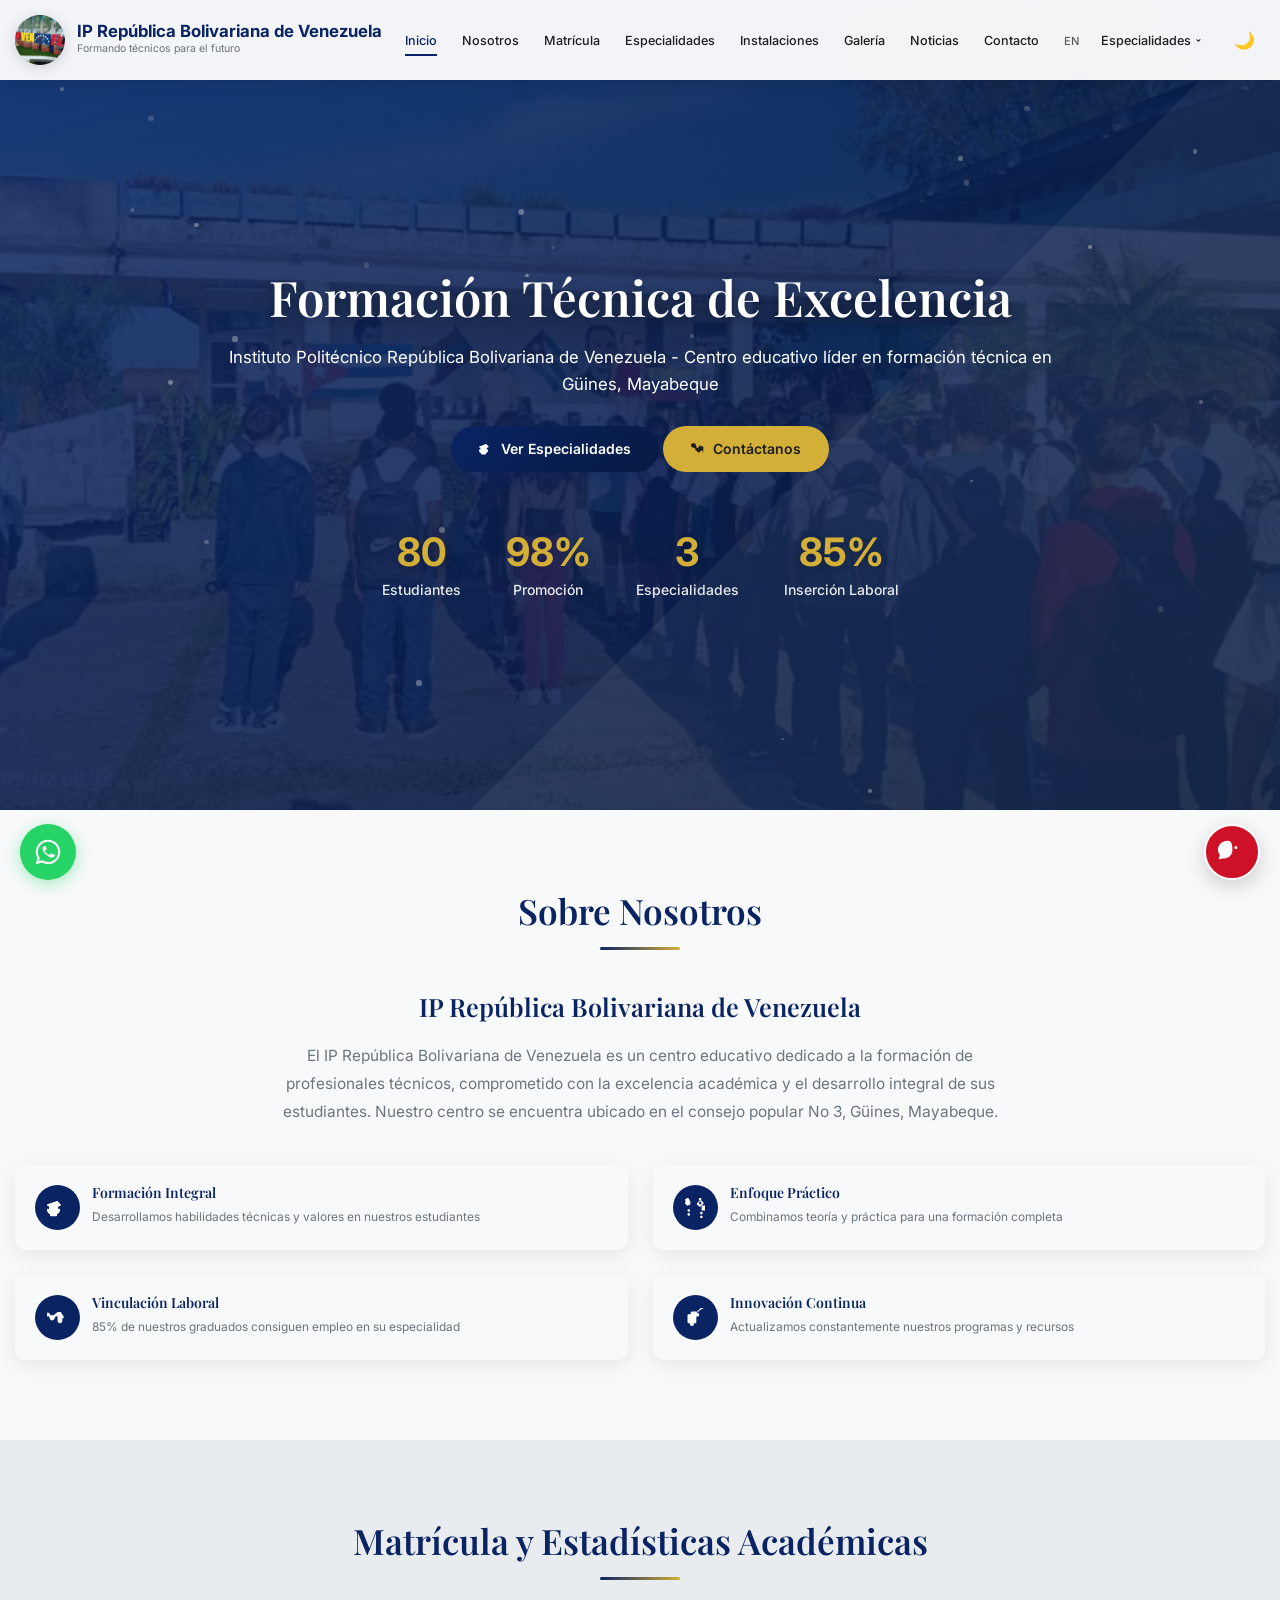
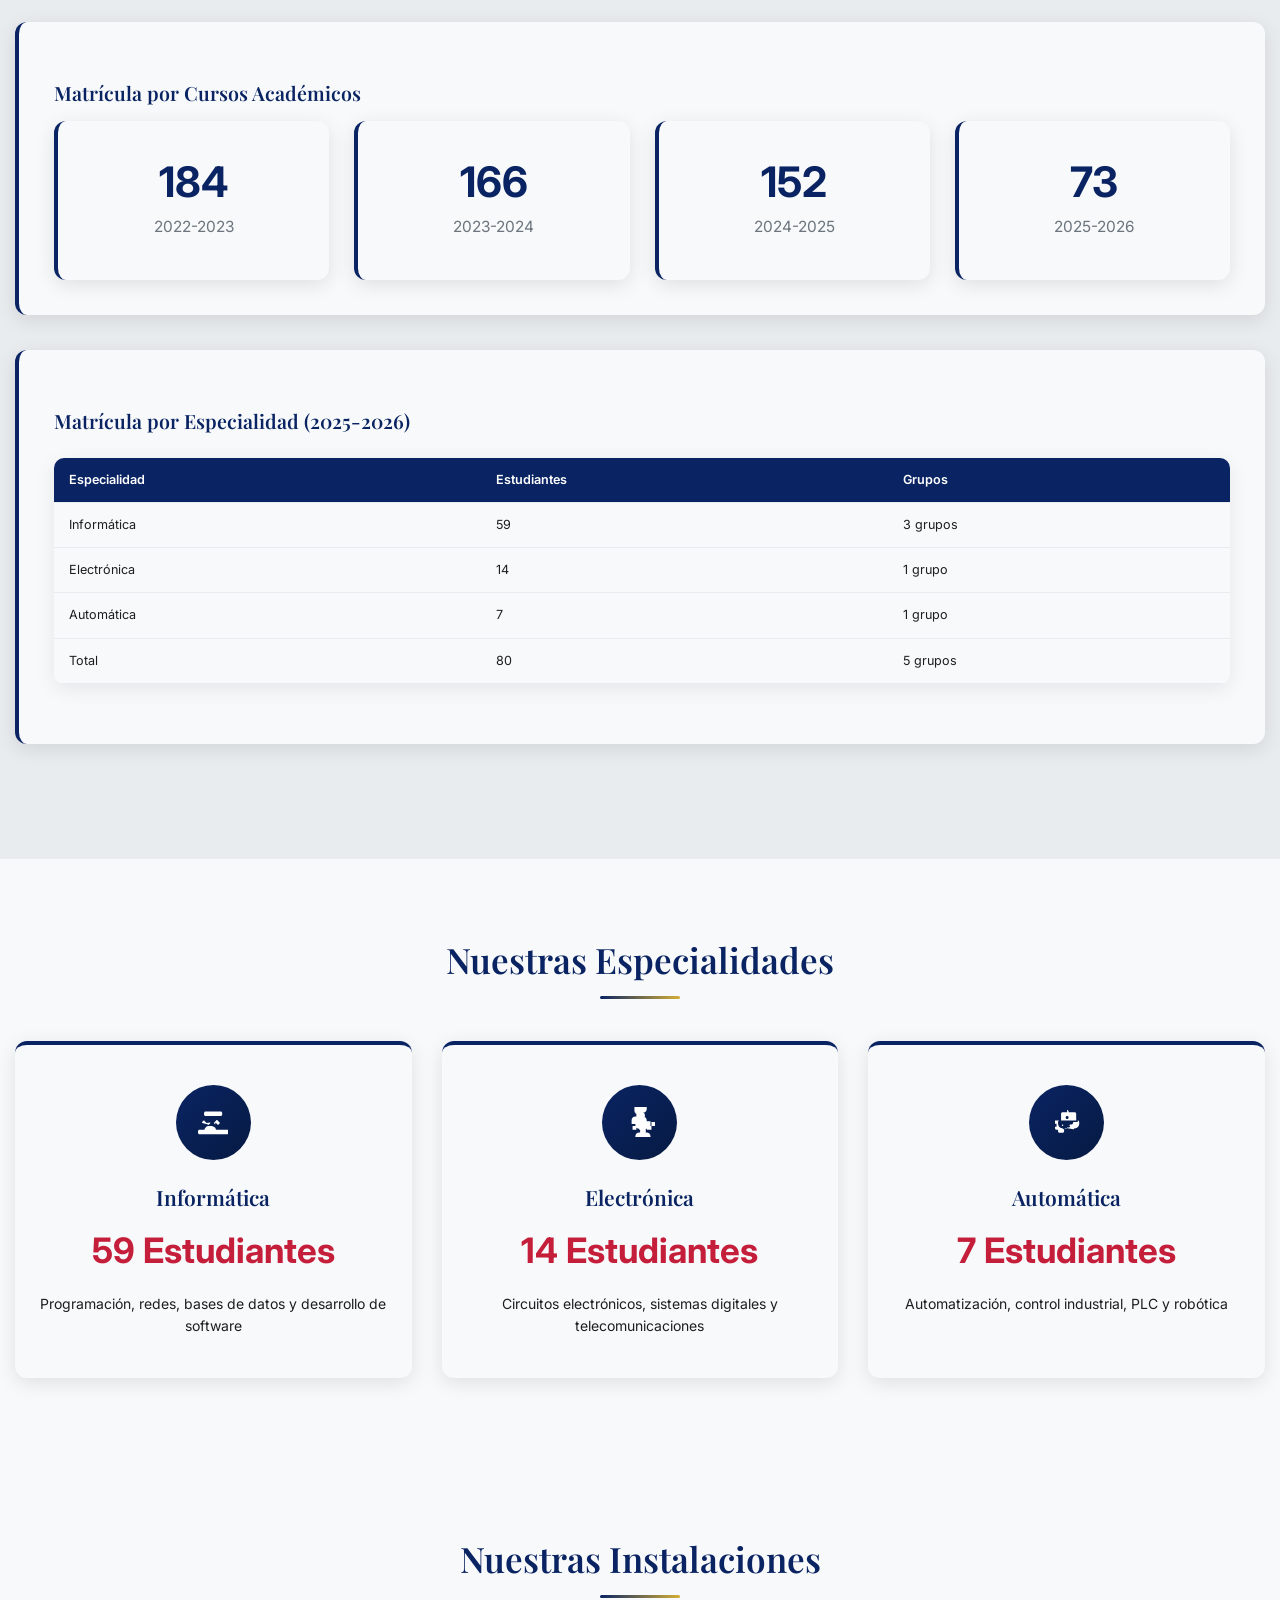
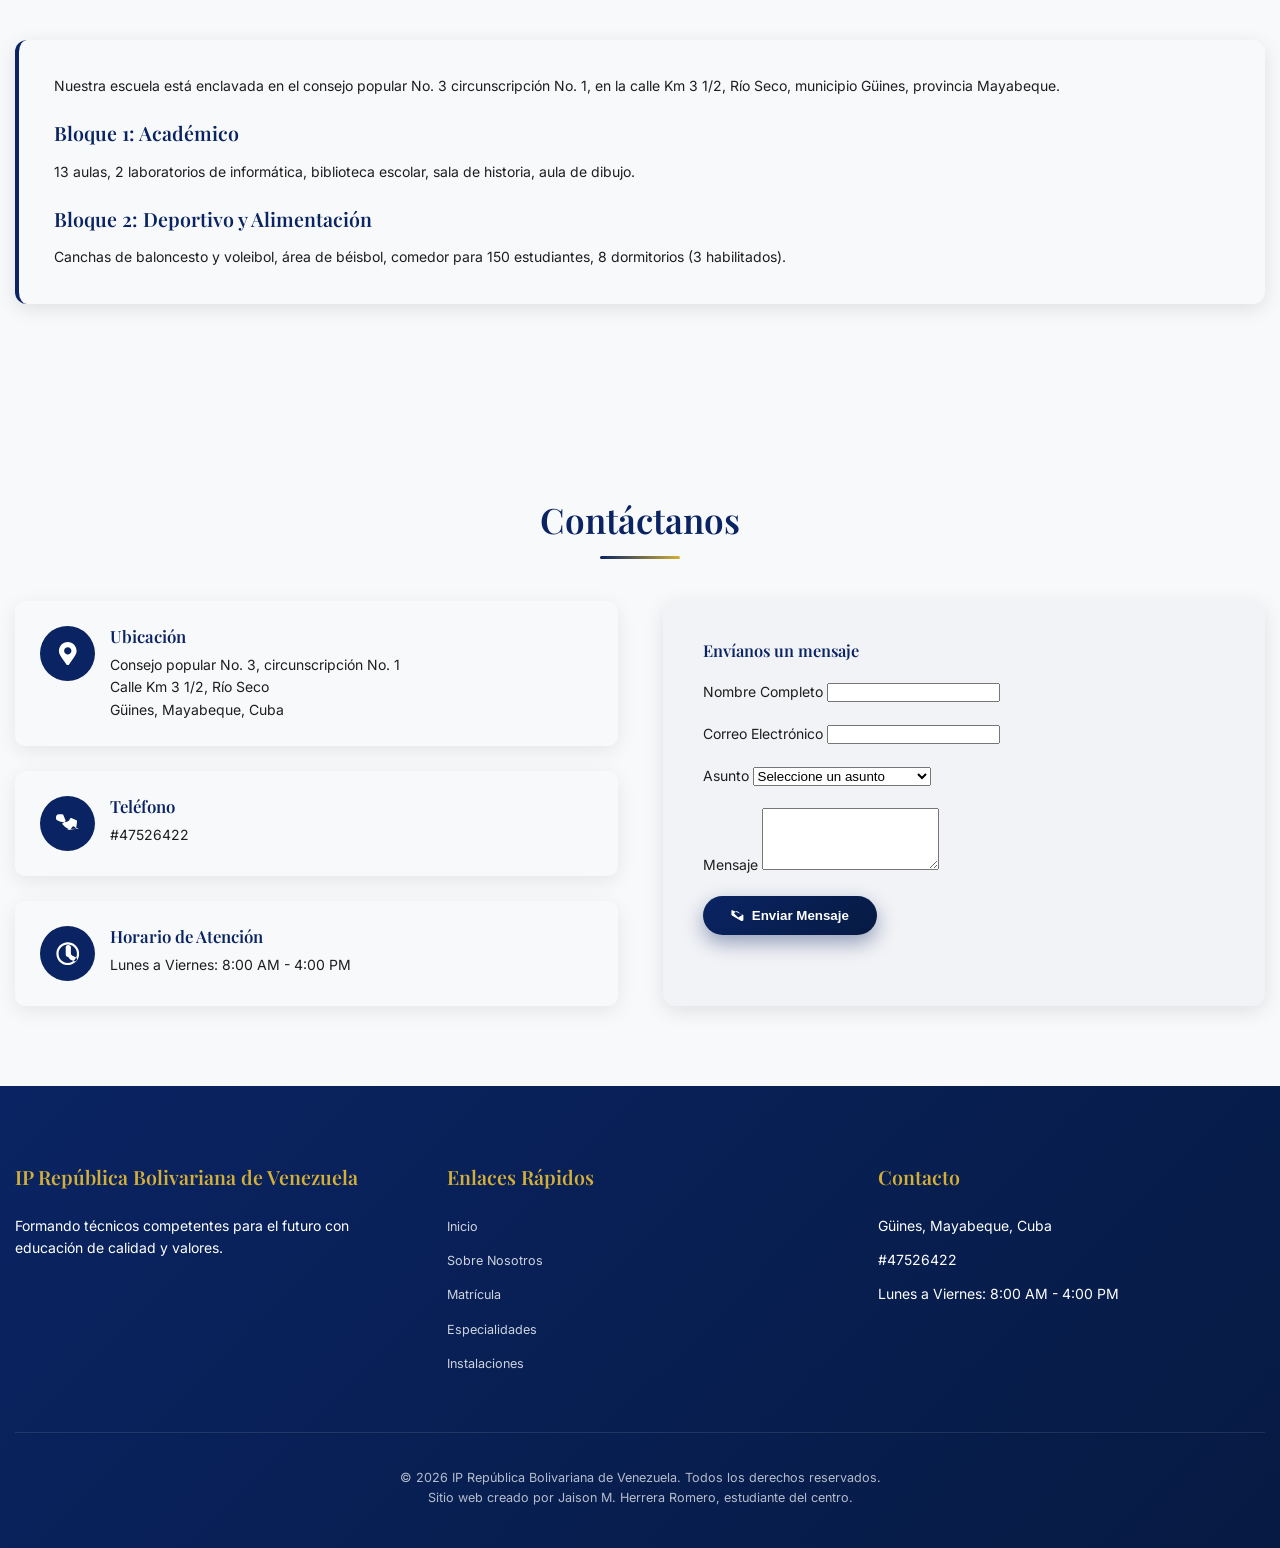
==== commit db771b52: "Add apple-touch-icon, expand news to 12 articles with real images" ====
--- a/index.html
+++ b/index.html
@@ -20,7 +20,7 @@
     <link rel="alternate" hreflang="es" href="https://republica-bolivariana-de-venezuela.netlify.app/">
     <link rel="alternate" hreflang="en" href="https://republica-bolivariana-de-venezuela.netlify.app/en/">
     <link rel="icon" href="assets/icon-512.webp" type="image/webp">
-    <link rel="apple-touch-icon" href="assets/icon-512.webp">
+    <link rel="apple-touch-icon" href="assets/apple-touch-icon.png">
     <link rel="manifest" href="site.webmanifest">
     <link rel="preload" href="assets/imagenes del centro (1).webp" as="image">
     <link href="https://fonts.googleapis.com/css2?family=Playfair+Display:wght@400;500;600;700&family=Inter:wght@300;400;500;600;700&display=swap" rel="stylesheet" media="print" onload="this.media='all'">
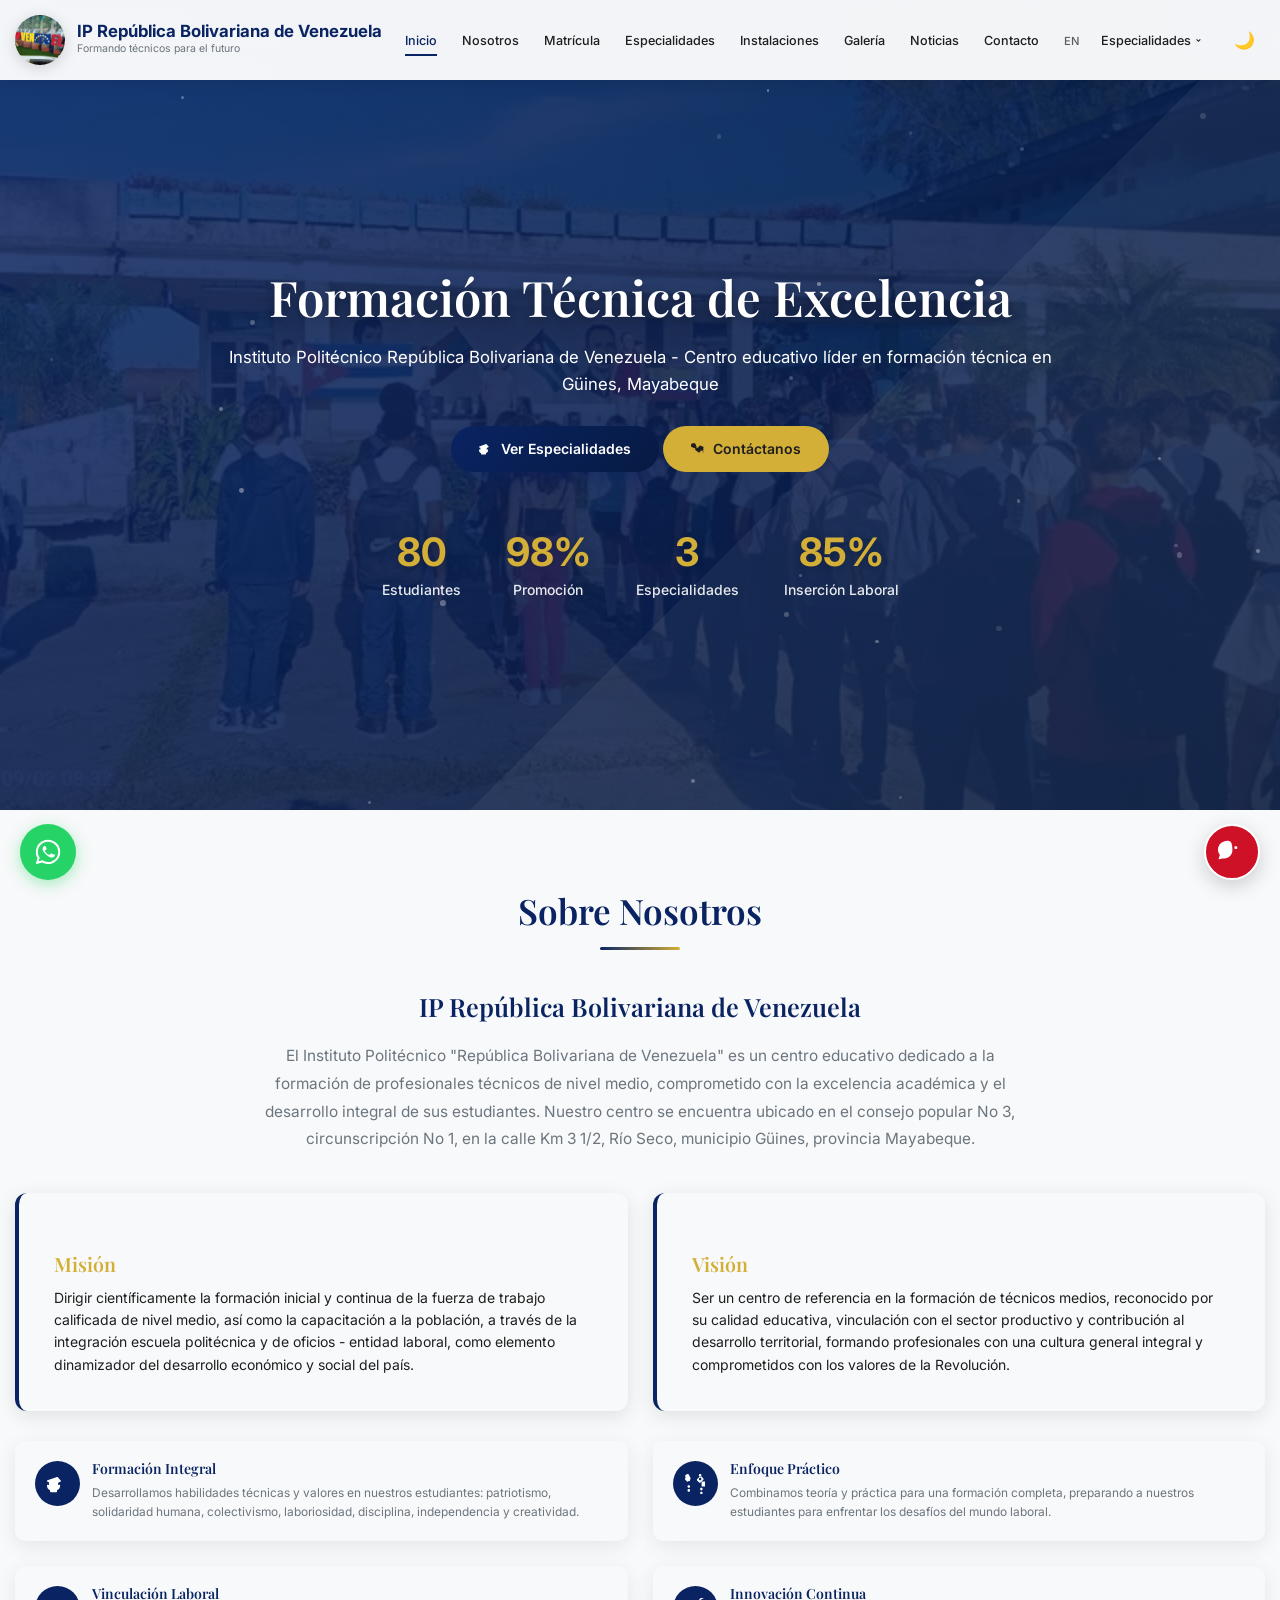
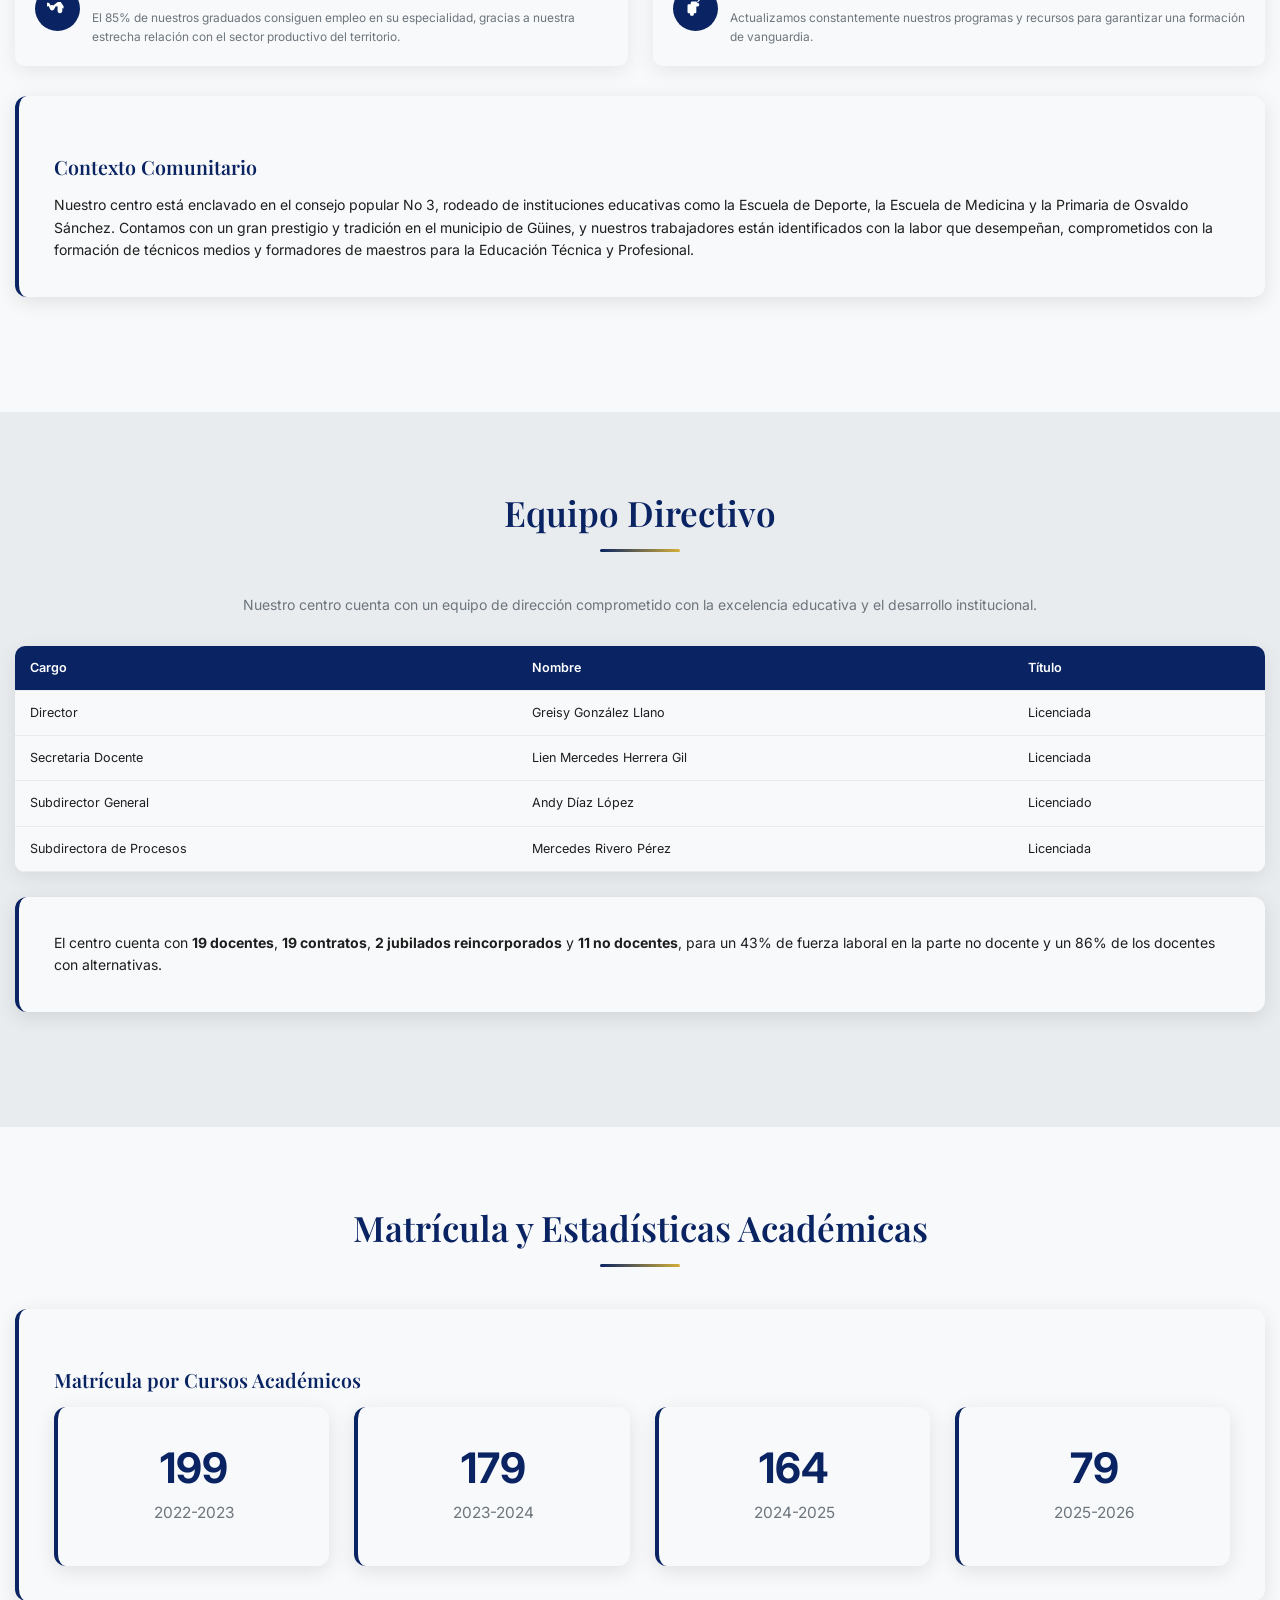
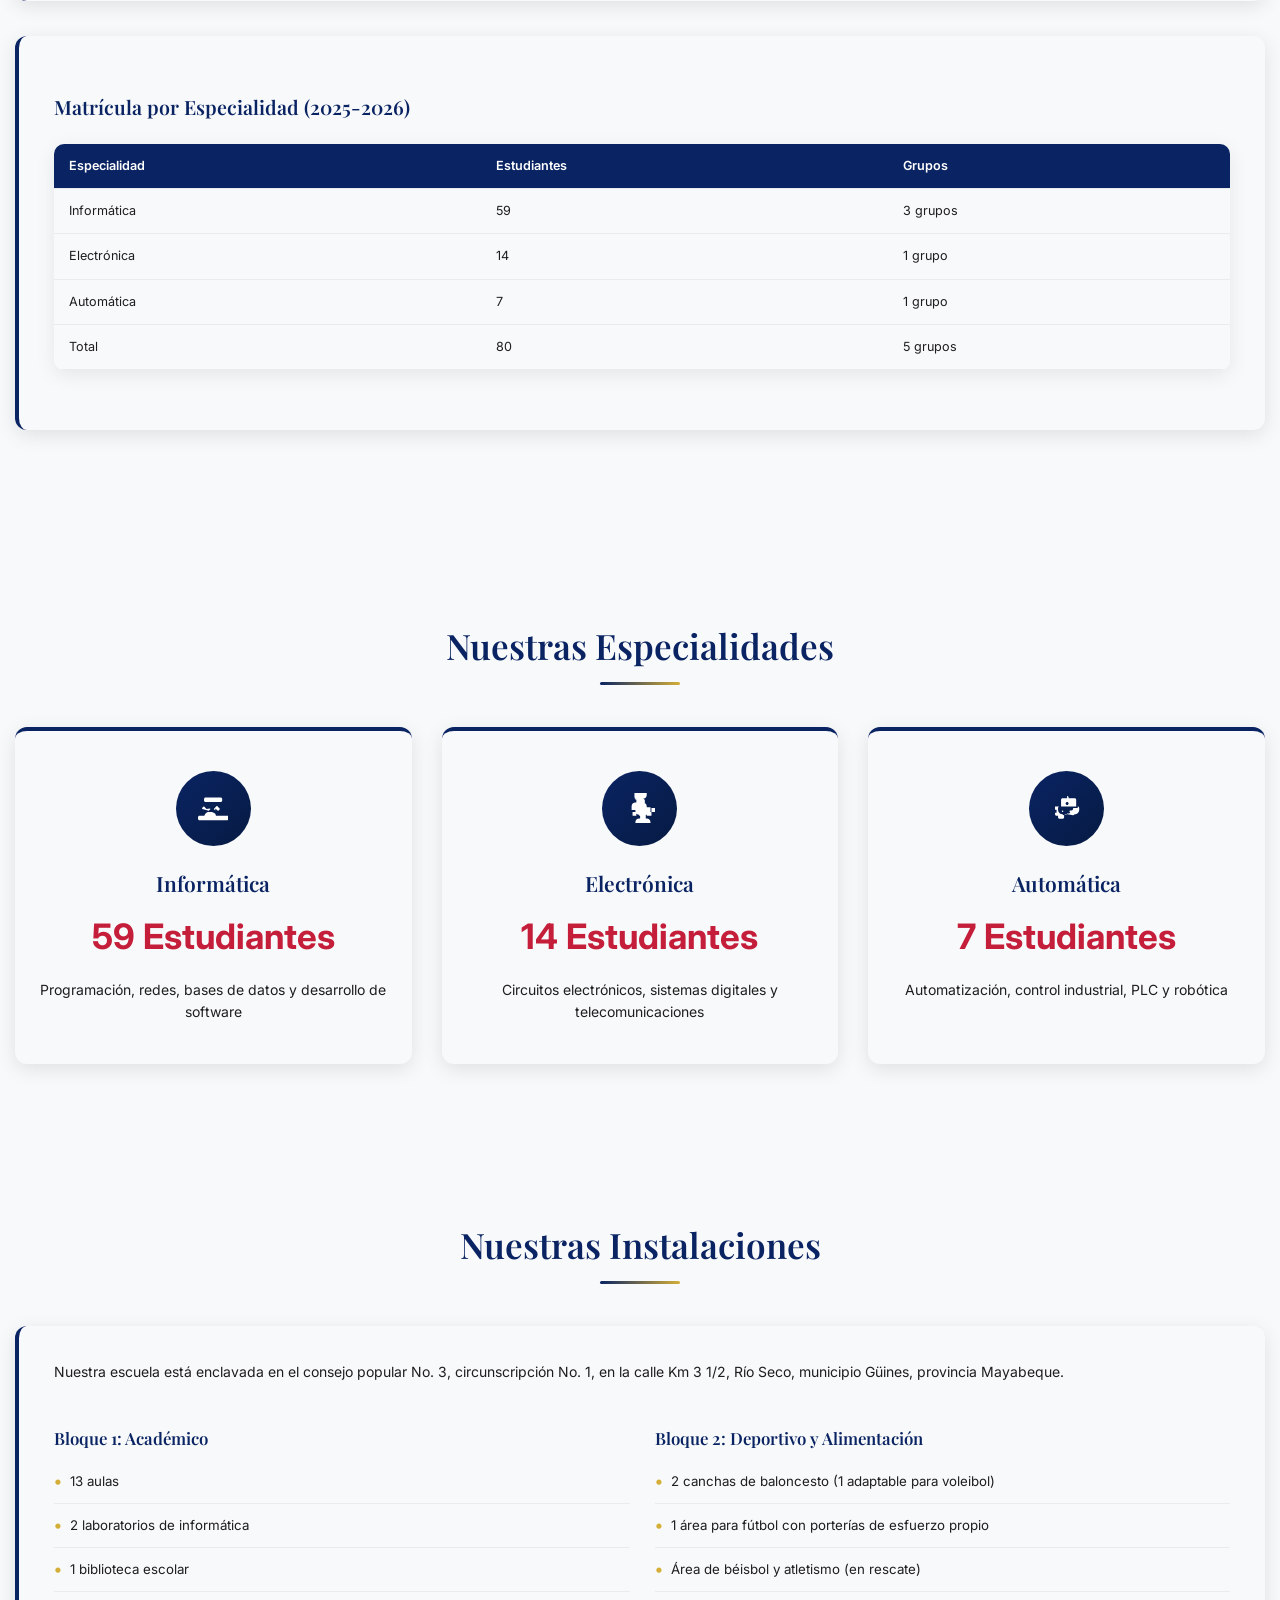
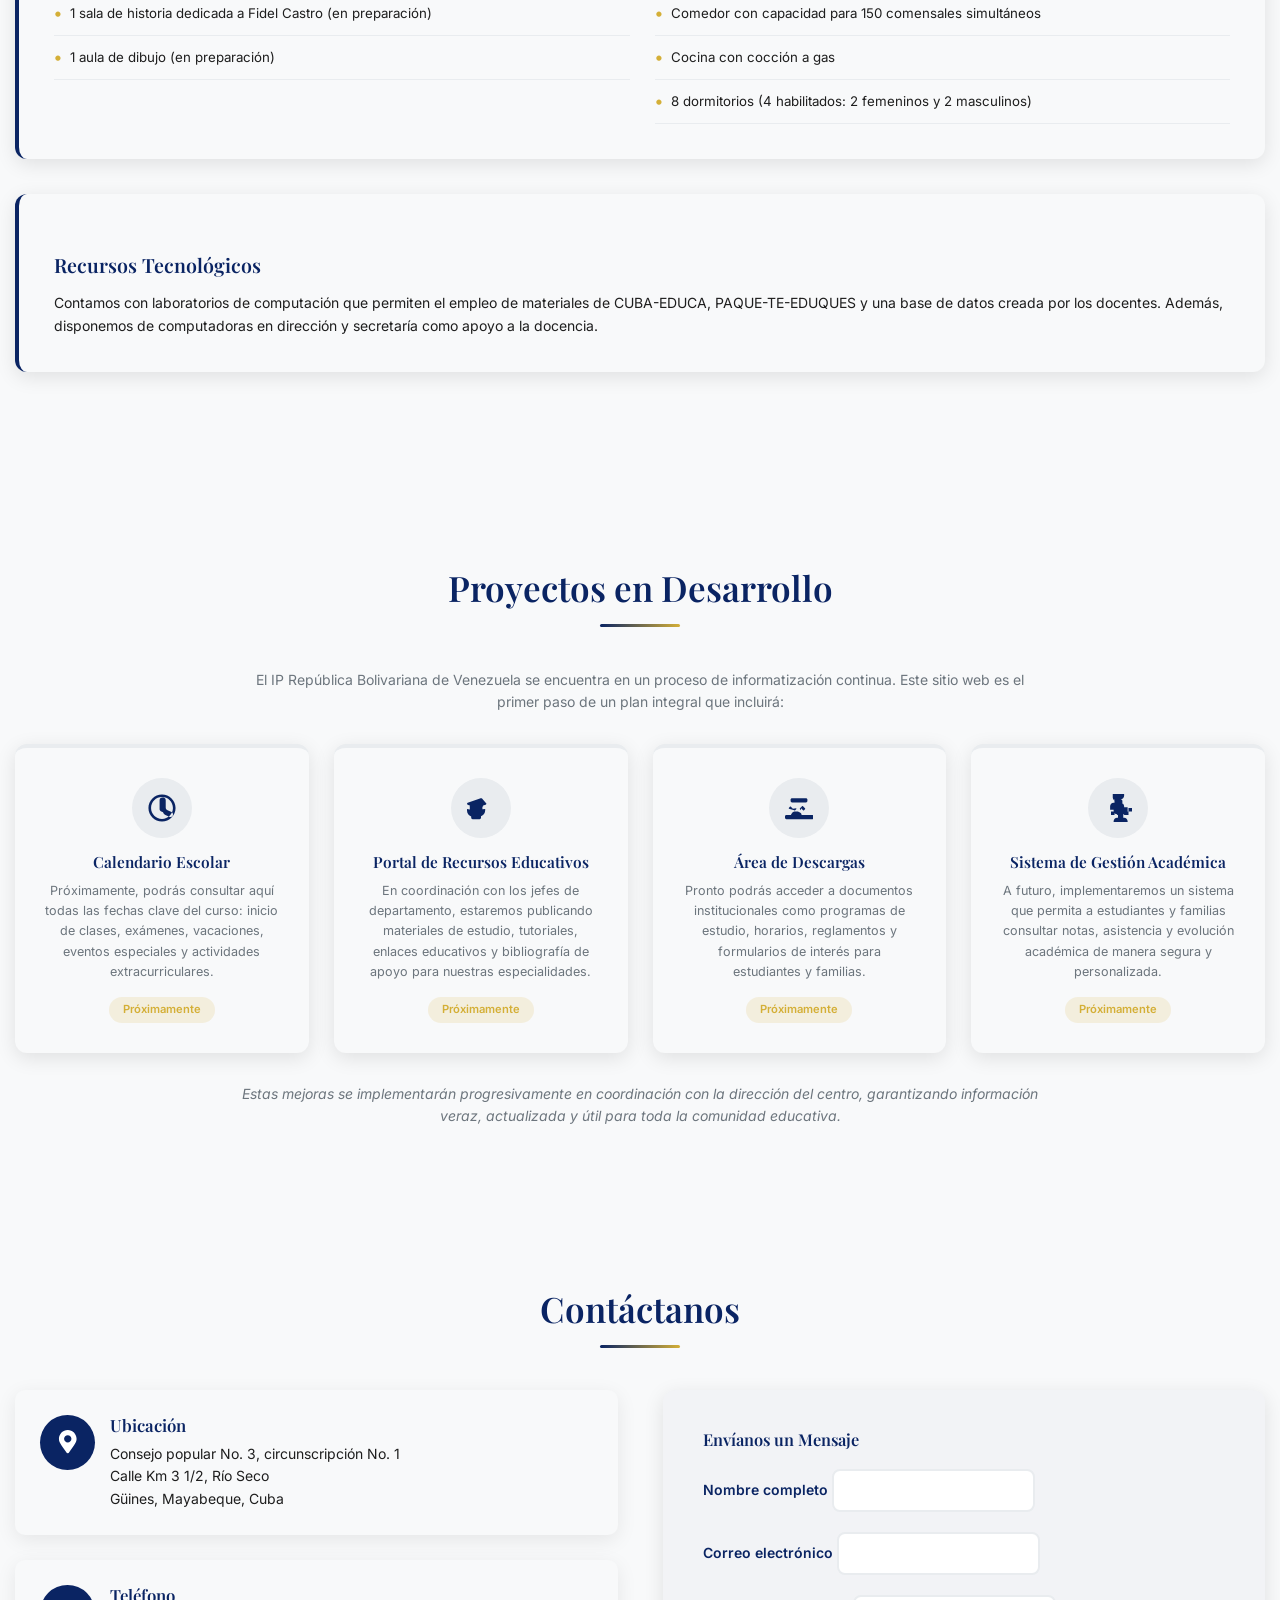
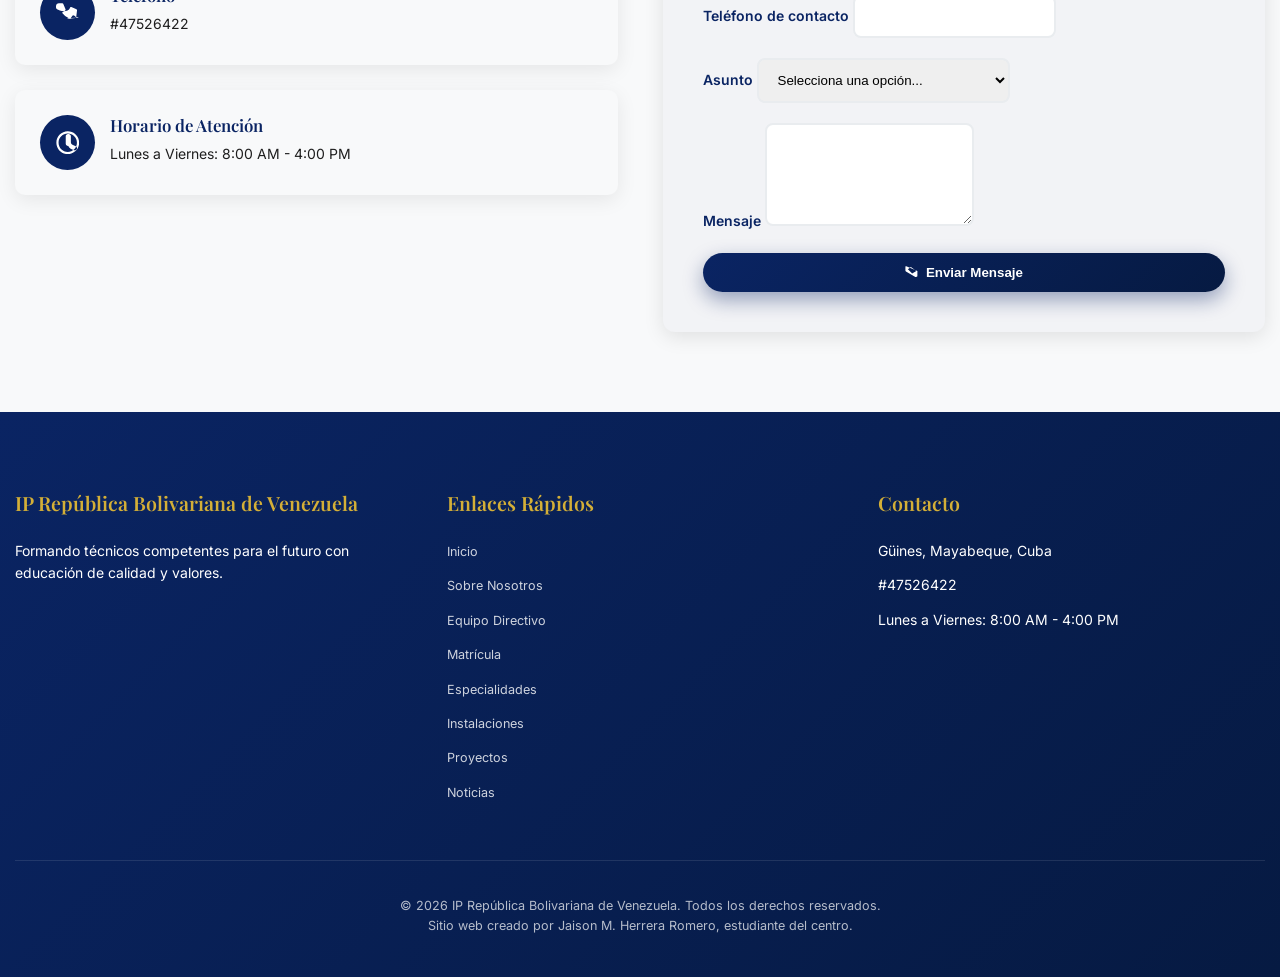
==== commit 1f86fb51: "v5.0: New content - Sobre Nosotros (Misión/Visión), Equipo Directivo, Instalaciones detalladas, Proy" ====
--- a/index.html
+++ b/index.html
@@ -146,7 +146,18 @@
             
             <div class="about-simple">
                 <h3>IP República Bolivariana de Venezuela</h3>
-                <p>El IP República Bolivariana de Venezuela es un centro educativo dedicado a la formación de profesionales técnicos, comprometido con la excelencia académica y el desarrollo integral de sus estudiantes. Nuestro centro se encuentra ubicado en el consejo popular No 3, Güines, Mayabeque.</p>
+                <p>El Instituto Politécnico "República Bolivariana de Venezuela" es un centro educativo dedicado a la formación de profesionales técnicos de nivel medio, comprometido con la excelencia académica y el desarrollo integral de sus estudiantes. Nuestro centro se encuentra ubicado en el consejo popular No 3, circunscripción No 1, en la calle Km 3 1/2, Río Seco, municipio Güines, provincia Mayabeque.</p>
+            </div>
+
+            <div class="mission-vision-grid">
+                <div class="content-section">
+                    <h3>Misión</h3>
+                    <p>Dirigir científicamente la formación inicial y continua de la fuerza de trabajo calificada de nivel medio, así como la capacitación a la población, a través de la integración escuela politécnica y de oficios - entidad laboral, como elemento dinamizador del desarrollo económico y social del país.</p>
+                </div>
+                <div class="content-section">
+                    <h3>Visión</h3>
+                    <p>Ser un centro de referencia en la formación de técnicos medios, reconocido por su calidad educativa, vinculación con el sector productivo y contribución al desarrollo territorial, formando profesionales con una cultura general integral y comprometidos con los valores de la Revolución.</p>
+                </div>
             </div>
             
             <div class="about-features">
@@ -156,7 +167,7 @@
                     </div>
                     <div>
                         <h3>Formación Integral</h3>
-                        <p>Desarrollamos habilidades técnicas y valores en nuestros estudiantes</p>
+                        <p>Desarrollamos habilidades técnicas y valores en nuestros estudiantes: patriotismo, solidaridad humana, colectivismo, laboriosidad, disciplina, independencia y creatividad.</p>
                     </div>
                 </div>
                 <div class="feature-item">
@@ -165,7 +176,7 @@
                     </div>
                     <div>
                         <h3>Enfoque Práctico</h3>
-                        <p>Combinamos teoría y práctica para una formación completa</p>
+                        <p>Combinamos teoría y práctica para una formación completa, preparando a nuestros estudiantes para enfrentar los desafíos del mundo laboral.</p>
                     </div>
                 </div>
                 <div class="feature-item">
@@ -174,7 +185,7 @@
                     </div>
                     <div>
                         <h3>Vinculación Laboral</h3>
-                        <p>85% de nuestros graduados consiguen empleo en su especialidad</p>
+                        <p>El 85% de nuestros graduados consiguen empleo en su especialidad, gracias a nuestra estrecha relación con el sector productivo del territorio.</p>
                     </div>
                 </div>
                 <div class="feature-item">
@@ -183,14 +194,46 @@
                     </div>
                     <div>
                         <h3>Innovación Continua</h3>
-                        <p>Actualizamos constantemente nuestros programas y recursos</p>
-                    </div>
-                </div>
-            </div>
-        </div>
-    </section>
-
-    <section class="section" id="matricula" style="background-color: var(--gray-light);">
+                        <p>Actualizamos constantemente nuestros programas y recursos para garantizar una formación de vanguardia.</p>
+                    </div>
+                </div>
+            </div>
+
+            <div class="content-section" style="margin-top:30px;">
+                <h3>Contexto Comunitario</h3>
+                <p>Nuestro centro está enclavado en el consejo popular No 3, rodeado de instituciones educativas como la Escuela de Deporte, la Escuela de Medicina y la Primaria de Osvaldo Sánchez. Contamos con un gran prestigio y tradición en el municipio de Güines, y nuestros trabajadores están identificados con la labor que desempeñan, comprometidos con la formación de técnicos medios y formadores de maestros para la Educación Técnica y Profesional.</p>
+            </div>
+        </div>
+    </section>
+
+    <section class="section" id="equipo" style="background-color: var(--gray-light);">
+        <div class="container">
+            <h2 class="section-title">Equipo Directivo</h2>
+            <p style="text-align:center;max-width:800px;margin:0 auto 30px;color:var(--gray);">Nuestro centro cuenta con un equipo de dirección comprometido con la excelencia educativa y el desarrollo institucional.</p>
+            <div class="table-container">
+                <table class="responsive-table">
+                    <thead>
+                        <tr>
+                            <th>Cargo</th>
+                            <th>Nombre</th>
+                            <th>Título</th>
+                        </tr>
+                    </thead>
+                    <tbody>
+                        <tr><td>Director</td><td>Greisy González Llano</td><td>Licenciada</td></tr>
+                        <tr><td>Secretaria Docente</td><td>Lien Mercedes Herrera Gil</td><td>Licenciada</td></tr>
+                        <tr><td>Subdirector General</td><td>Andy Díaz López</td><td>Licenciado</td></tr>
+                        <tr><td>Subdirectora de Procesos</td><td>Mercedes Rivero Pérez</td><td>Licenciada</td></tr>
+                    </tbody>
+                </table>
+            </div>
+            <div class="content-section" style="margin-top:25px;">
+                <p>El centro cuenta con <strong>19 docentes</strong>, <strong>19 contratos</strong>, <strong>2 jubilados reincorporados</strong> y <strong>11 no docentes</strong>, para un 43% de fuerza laboral en la parte no docente y un 86% de los docentes con alternativas.</p>
+            </div>
+        </div>
+    </section>
+
+    <section class="section" id="matricula">
         <div class="container">
             <h2 class="section-title">Matrícula y Estadísticas Académicas</h2>
             
@@ -277,14 +320,79 @@
         <div class="container">
             <h2 class="section-title">Nuestras Instalaciones</h2>
             <div class="content-section">
-                <p>Nuestra escuela está enclavada en el consejo popular No. 3 circunscripción No. 1, en la calle Km 3 1/2, Río Seco, municipio Güines, provincia Mayabeque.</p>
+                <p>Nuestra escuela está enclavada en el consejo popular No. 3, circunscripción No. 1, en la calle Km 3 1/2, Río Seco, municipio Güines, provincia Mayabeque.</p>
                 
-                <h3>Bloque 1: Académico</h3>
-                <p>13 aulas, 2 laboratorios de informática, biblioteca escolar, sala de historia, aula de dibujo.</p>
-                
-                <h3>Bloque 2: Deportivo y Alimentación</h3>
-                <p>Canchas de baloncesto y voleibol, área de béisbol, comedor para 150 estudiantes, 8 dormitorios (3 habilitados).</p>
-            </div>
+                <div class="installations-grid">
+                    <div class="installation-block">
+                        <h3>Bloque 1: Académico</h3>
+                        <ul class="installation-list">
+                            <li>13 aulas</li>
+                            <li>2 laboratorios de informática</li>
+                            <li>1 biblioteca escolar</li>
+                            <li>1 sala de historia dedicada a Fidel Castro (en preparación)</li>
+                            <li>1 aula de dibujo (en preparación)</li>
+                        </ul>
+                    </div>
+                    <div class="installation-block">
+                        <h3>Bloque 2: Deportivo y Alimentación</h3>
+                        <ul class="installation-list">
+                            <li>2 canchas de baloncesto (1 adaptable para voleibol)</li>
+                            <li>1 área para fútbol con porterías de esfuerzo propio</li>
+                            <li>Área de béisbol y atletismo (en rescate)</li>
+                            <li>Comedor con capacidad para 150 comensales simultáneos</li>
+                            <li>Cocina con cocción a gas</li>
+                            <li>8 dormitorios (4 habilitados: 2 femeninos y 2 masculinos)</li>
+                        </ul>
+                    </div>
+                </div>
+            </div>
+
+            <div class="content-section">
+                <h3>Recursos Tecnológicos</h3>
+                <p>Contamos con laboratorios de computación que permiten el empleo de materiales de CUBA-EDUCA, PAQUE-TE-EDUQUES y una base de datos creada por los docentes. Además, disponemos de computadoras en dirección y secretaría como apoyo a la docencia.</p>
+            </div>
+        </div>
+    </section>
+
+    <section class="section" id="proyectos">
+        <div class="container">
+            <h2 class="section-title">Proyectos en Desarrollo</h2>
+            <p style="text-align:center;max-width:800px;margin:0 auto 30px;color:var(--gray);">El IP República Bolivariana de Venezuela se encuentra en un proceso de informatización continua. Este sitio web es el primer paso de un plan integral que incluirá:</p>
+            <div class="projects-grid">
+                <div class="project-card">
+                    <div class="project-icon">
+                        <svg class="icon" style="font-size:2rem;"><use href="icons.svg#clock"/></svg>
+                    </div>
+                    <h3>Calendario Escolar</h3>
+                    <p>Próximamente, podrás consultar aquí todas las fechas clave del curso: inicio de clases, exámenes, vacaciones, eventos especiales y actividades extracurriculares.</p>
+                    <span class="project-status">Próximamente</span>
+                </div>
+                <div class="project-card">
+                    <div class="project-icon">
+                        <svg class="icon" style="font-size:2rem;"><use href="icons.svg#graduation-cap"/></svg>
+                    </div>
+                    <h3>Portal de Recursos Educativos</h3>
+                    <p>En coordinación con los jefes de departamento, estaremos publicando materiales de estudio, tutoriales, enlaces educativos y bibliografía de apoyo para nuestras especialidades.</p>
+                    <span class="project-status">Próximamente</span>
+                </div>
+                <div class="project-card">
+                    <div class="project-icon">
+                        <svg class="icon" style="font-size:2rem;"><use href="icons.svg#laptop-code"/></svg>
+                    </div>
+                    <h3>Área de Descargas</h3>
+                    <p>Pronto podrás acceder a documentos institucionales como programas de estudio, horarios, reglamentos y formularios de interés para estudiantes y familias.</p>
+                    <span class="project-status">Próximamente</span>
+                </div>
+                <div class="project-card">
+                    <div class="project-icon">
+                        <svg class="icon" style="font-size:2rem;"><use href="icons.svg#microchip"/></svg>
+                    </div>
+                    <h3>Sistema de Gestión Académica</h3>
+                    <p>A futuro, implementaremos un sistema que permita a estudiantes y familias consultar notas, asistencia y evolución académica de manera segura y personalizada.</p>
+                    <span class="project-status">Próximamente</span>
+                </div>
+            </div>
+            <p style="text-align:center;max-width:800px;margin:30px auto 0;color:var(--gray);font-style:italic;">Estas mejoras se implementarán progresivamente en coordinación con la dirección del centro, garantizando información veraz, actualizada y útil para toda la comunidad educativa.</p>
         </div>
     </section>
 
@@ -327,32 +435,38 @@
                 </div>
 
                 <div class="contact-form-container">
-                    <h3 style="color:var(--primary);margin-bottom:20px;">Envíanos un mensaje</h3>
+                    <h3 style="color:var(--primary);margin-bottom:20px;">Envíanos un Mensaje</h3>
                     <form id="contact-form" name="contacto" netlify netlify-honeypot="bot-field">
                         <input type="hidden" name="form-name" value="contacto">
                         <p style="display:none"><label>No llenar: <input name="bot-field"></label></p>
                         <div class="form-group">
-                            <label for="name">Nombre Completo</label>
+                            <label for="name">Nombre completo</label>
                             <input type="text" id="name" name="name" required>
                         </div>
                         <div class="form-group">
-                            <label for="email">Correo Electrónico</label>
+                            <label for="email">Correo electrónico</label>
                             <input type="email" id="email" name="email" required>
+                        </div>
+                        <div class="form-group">
+                            <label for="phone">Teléfono de contacto</label>
+                            <input type="tel" id="phone" name="phone">
                         </div>
                         <div class="form-group">
                             <label for="subject">Asunto</label>
-                            <select id="subject" name="subject">
-                                <option value="">Seleccione un asunto</option>
-                                <option value="admissions">Admisiones</option>
-                                <option value="information">Información de programas</option>
-                                <option value="other">Otro</option>
+                            <select id="subject" name="subject" required>
+                                <option value="">Selecciona una opción...</option>
+                                <option value="info-general">Solicitar información general</option>
+                                <option value="matricula">Consultas sobre matrícula</option>
+                                <option value="especialidades">Información sobre especialidades</option>
+                                <option value="sugerencia">Sugerencia o queja</option>
+                                <option value="otro">Otro</option>
                             </select>
                         </div>
                         <div class="form-group">
                             <label for="message">Mensaje</label>
-                            <textarea id="message" name="message" rows="4" required></textarea>
-                        </div>
-                        <button type="submit" class="btn btn-primary">
+                            <textarea id="message" name="message" rows="5" required></textarea>
+                        </div>
+                        <button type="submit" class="btn btn-primary" style="width:100%;">
                             <svg class="icon"><use href="icons.svg#paper-plane"/></svg>
                             Enviar Mensaje
                         </button>
@@ -376,9 +490,12 @@
                     <ul class="footer-links">
                         <li><a href="#inicio">Inicio</a></li>
                         <li><a href="#nosotros">Sobre Nosotros</a></li>
+                        <li><a href="#equipo">Equipo Directivo</a></li>
                         <li><a href="#matricula">Matrícula</a></li>
                         <li><a href="#especialidades">Especialidades</a></li>
                         <li><a href="#infraestructura">Instalaciones</a></li>
+                        <li><a href="#proyectos">Proyectos</a></li>
+                        <li><a href="noticias.html">Noticias</a></li>
                     </ul>
                 </div>
                 
--- a/styles.css
+++ b/styles.css
@@ -1946,6 +1946,124 @@
     }
 }
 
+/* ---------- MISSION & VISION ---------- */
+.mission-vision-grid {
+    display: grid;
+    grid-template-columns: 1fr 1fr;
+    gap: 25px;
+    margin-bottom: 30px;
+}
+.mission-vision-grid .content-section { margin-bottom: 0; }
+.mission-vision-grid h3 { color: var(--secondary); margin-bottom: 10px; }
+
+/* ---------- INSTALLATIONS ---------- */
+.installations-grid {
+    display: grid;
+    grid-template-columns: 1fr 1fr;
+    gap: 25px;
+    margin-top: 20px;
+}
+.installation-block { }
+.installation-block h3 { color: var(--primary); margin-bottom: 12px; font-size: 1.2rem; }
+.installation-list { list-style: none; padding: 0; }
+.installation-list li { padding: 8px 0; border-bottom: 1px solid var(--gray-light); font-size: 0.95rem; display: flex; align-items: center; gap: 8px; }
+.installation-list li:before { content: "•"; color: var(--secondary); font-weight: bold; font-size: 1.2rem; }
+body.dark-mode .installation-list li { border-bottom-color: rgba(255,255,255,0.1); }
+
+/* ---------- PROJECTS ---------- */
+.projects-grid {
+    display: grid;
+    grid-template-columns: repeat(auto-fit, minmax(280px, 1fr));
+    gap: 25px;
+}
+.project-card {
+    background: var(--light);
+    border-radius: var(--border-radius);
+    padding: 30px;
+    box-shadow: var(--shadow);
+    text-align: center;
+    transition: transform 0.3s ease, box-shadow 0.3s ease;
+    border-top: 4px solid var(--gray-light);
+}
+.project-card:hover {
+    transform: translateY(-8px);
+    box-shadow: 0 15px 30px rgba(0,0,0,0.12);
+}
+.project-icon {
+    width: 60px;
+    height: 60px;
+    background: var(--gray-light);
+    border-radius: 50%;
+    display: flex;
+    align-items: center;
+    justify-content: center;
+    margin: 0 auto 15px;
+    color: var(--primary);
+    transition: var(--transition);
+}
+.project-card:hover .project-icon {
+    background: var(--primary);
+    color: white;
+}
+.project-card h3 { color: var(--primary); margin-bottom: 10px; font-size: 1.1rem; }
+.project-card p { color: var(--gray); font-size: 0.9rem; line-height: 1.6; margin-bottom: 15px; }
+.project-status {
+    display: inline-block;
+    background: rgba(212,175,55,0.15);
+    color: var(--secondary);
+    padding: 4px 14px;
+    border-radius: 20px;
+    font-size: 0.8rem;
+    font-weight: 600;
+}
+body.dark-mode .project-card { border-top-color: rgba(255,255,255,0.1); }
+body.dark-mode .project-icon { background: rgba(255,255,255,0.1); color: var(--secondary); }
+body.dark-mode .project-card:hover .project-icon { background: var(--secondary); color: #000; }
+
+/* ---------- FORM OVERRIDES ---------- */
+.contact-form-container .form-group label { font-weight: 600; color: var(--primary); margin-bottom: 6px; }
+body.dark-mode .contact-form-container .form-group label { color: var(--secondary); }
+.contact-form-container .form-group input,
+.contact-form-container .form-group select,
+.contact-form-container .form-group textarea {
+    border: 2px solid var(--gray-light);
+    border-radius: 8px;
+    padding: 12px 15px;
+    transition: border-color 0.3s;
+}
+.contact-form-container .form-group input:focus,
+.contact-form-container .form-group select:focus,
+.contact-form-container .form-group textarea:focus {
+    border-color: var(--primary);
+    outline: none;
+    box-shadow: 0 0 0 3px rgba(10,36,99,0.1);
+}
+body.dark-mode .contact-form-container .form-group input,
+body.dark-mode .contact-form-container .form-group select,
+body.dark-mode .contact-form-container .form-group textarea {
+    border-color: rgba(255,255,255,0.2);
+    background: rgba(255,255,255,0.05);
+}
+body.dark-mode .contact-form-container .form-group input:focus,
+body.dark-mode .contact-form-container .form-group select:focus,
+body.dark-mode .contact-form-container .form-group textarea:focus {
+    border-color: var(--secondary);
+}
+
+/* ---------- RESPONSIVE MOBILE (ALL SECTIONS) ---------- */
+@media (max-width: 768px) {
+    .mission-vision-grid { grid-template-columns: 1fr; }
+    .installations-grid { grid-template-columns: 1fr; }
+    .projects-grid { grid-template-columns: 1fr; }
+    .project-card { padding: 20px; }
+    .contact-form-container .btn { width: 100%; }
+    .contact-form-container .form-group input,
+    .contact-form-container .form-group select,
+    .contact-form-container .form-group textarea { font-size: 16px; }
+    .table-container { overflow-x: auto; -webkit-overflow-scrolling: touch; }
+    .responsive-table { min-width: 400px; }
+}
+
 /* ---------- WHATSAPP FLOAT ---------- */
 .whatsapp-float {
     position: fixed;
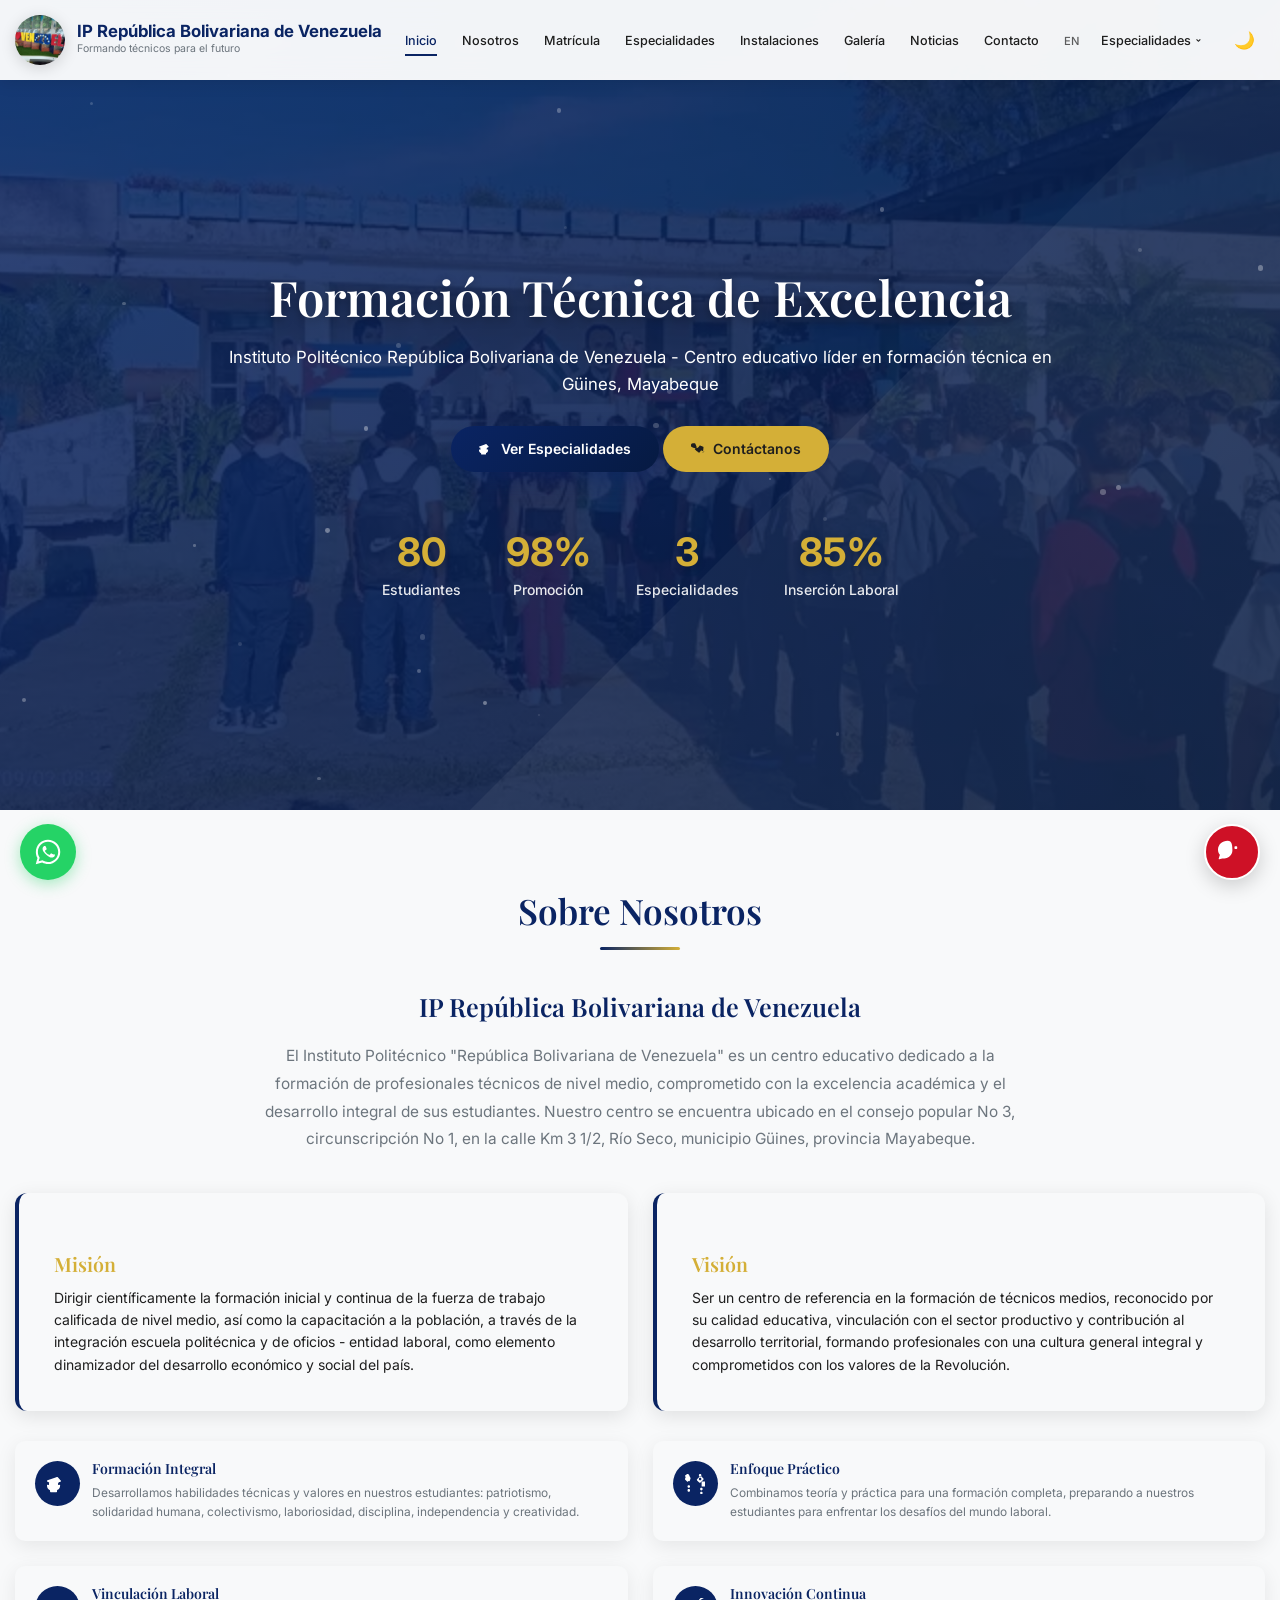
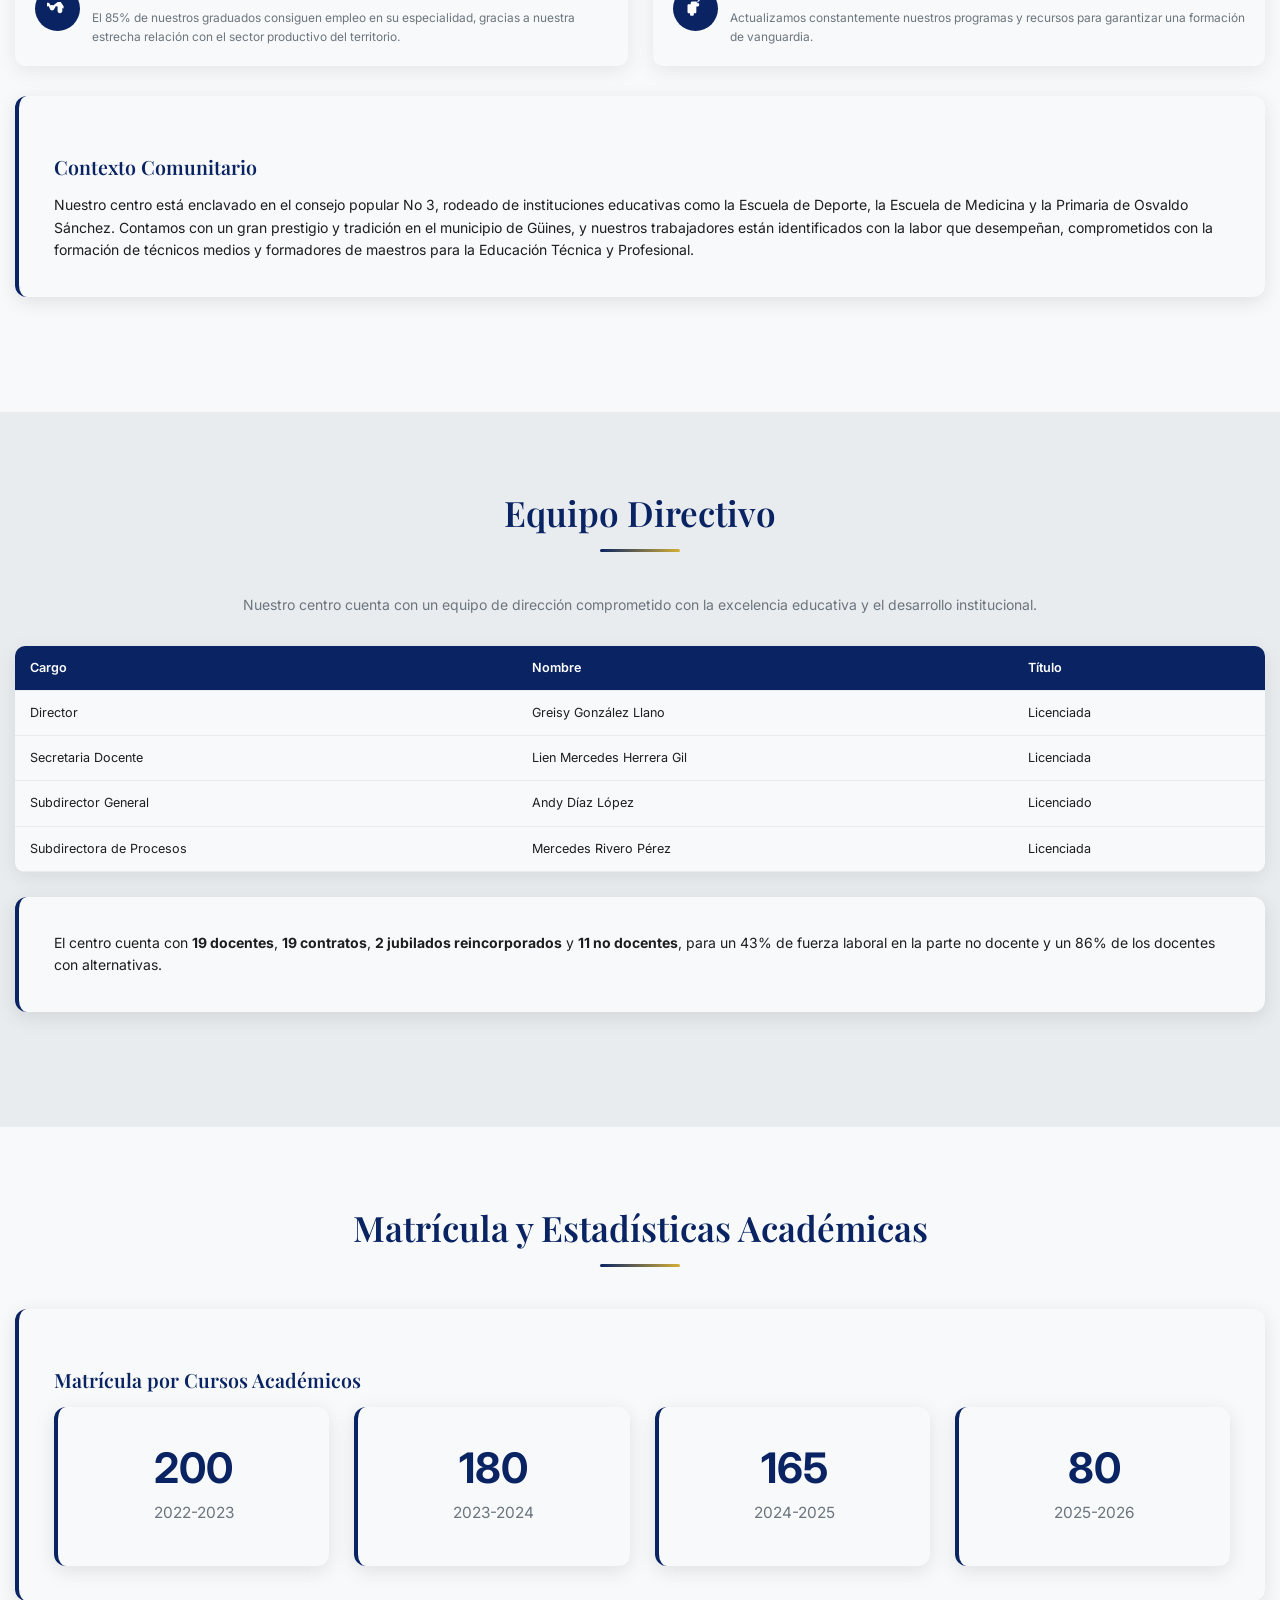
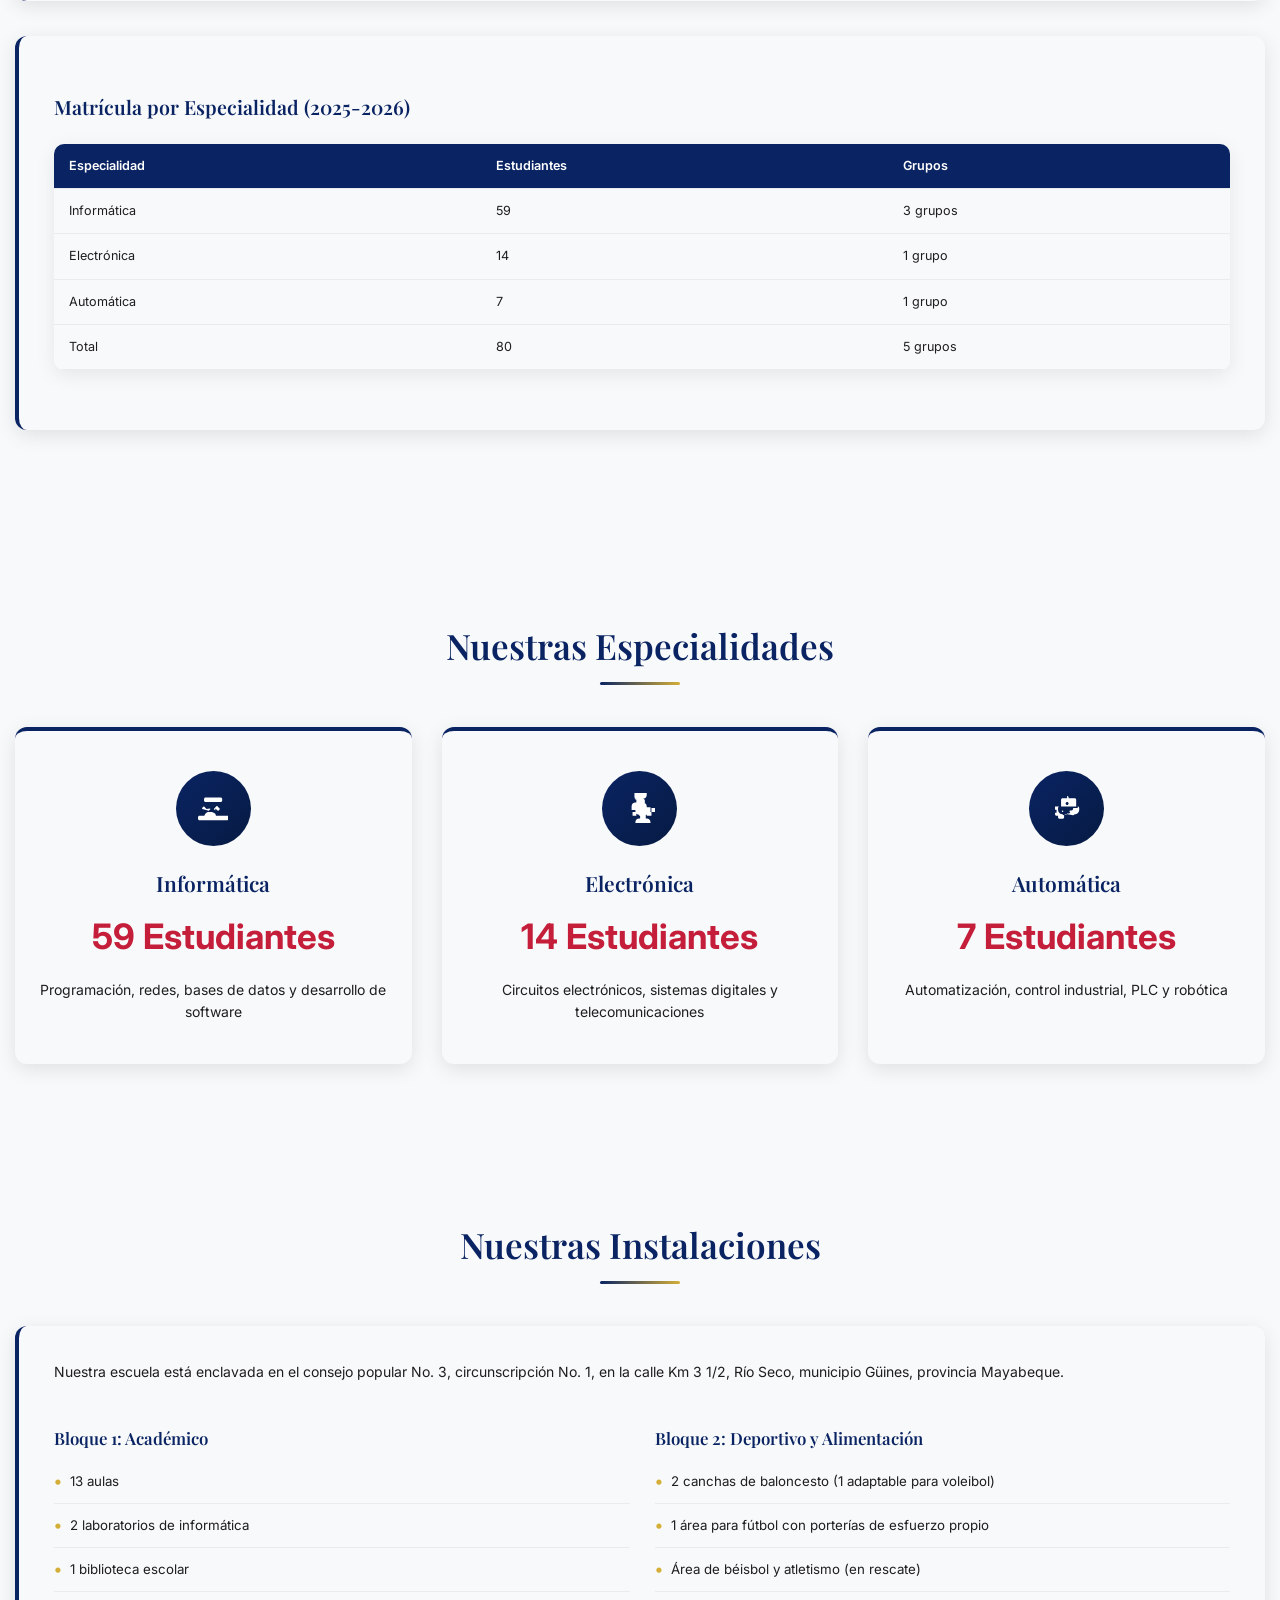
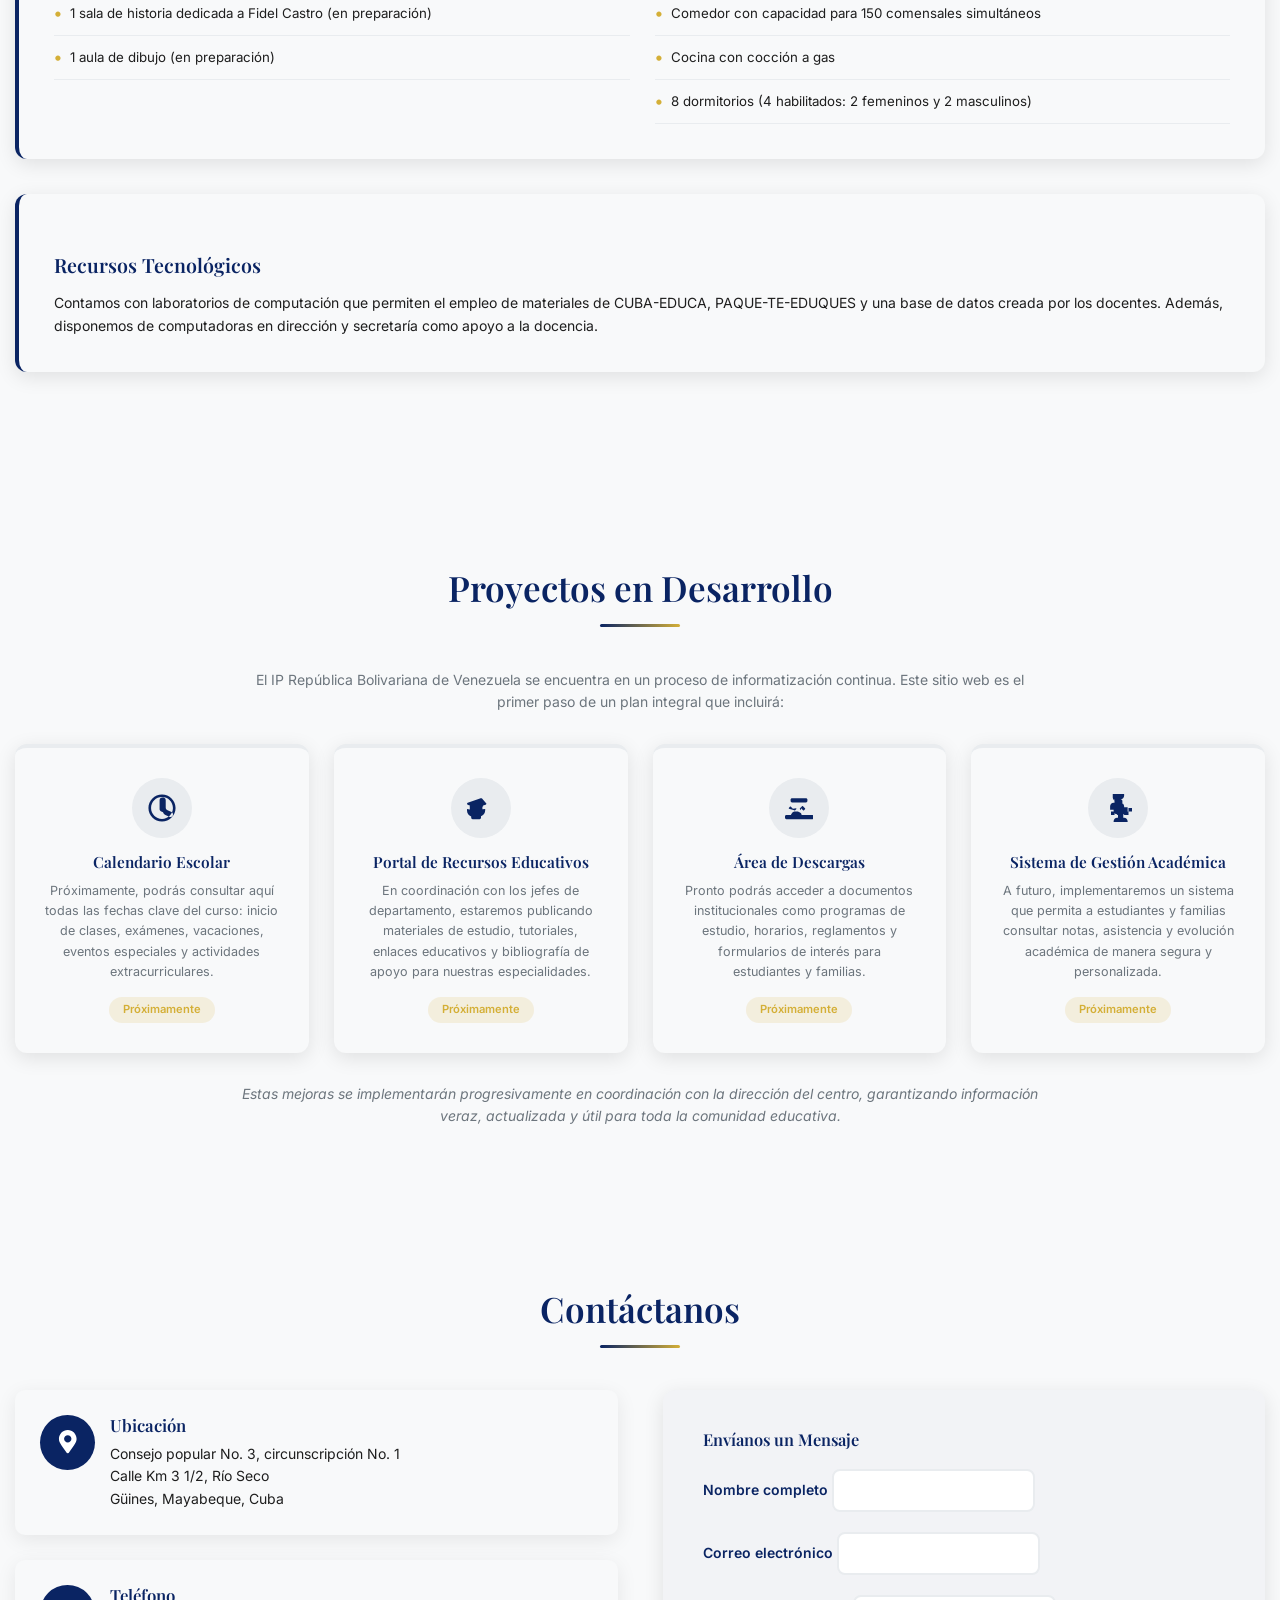
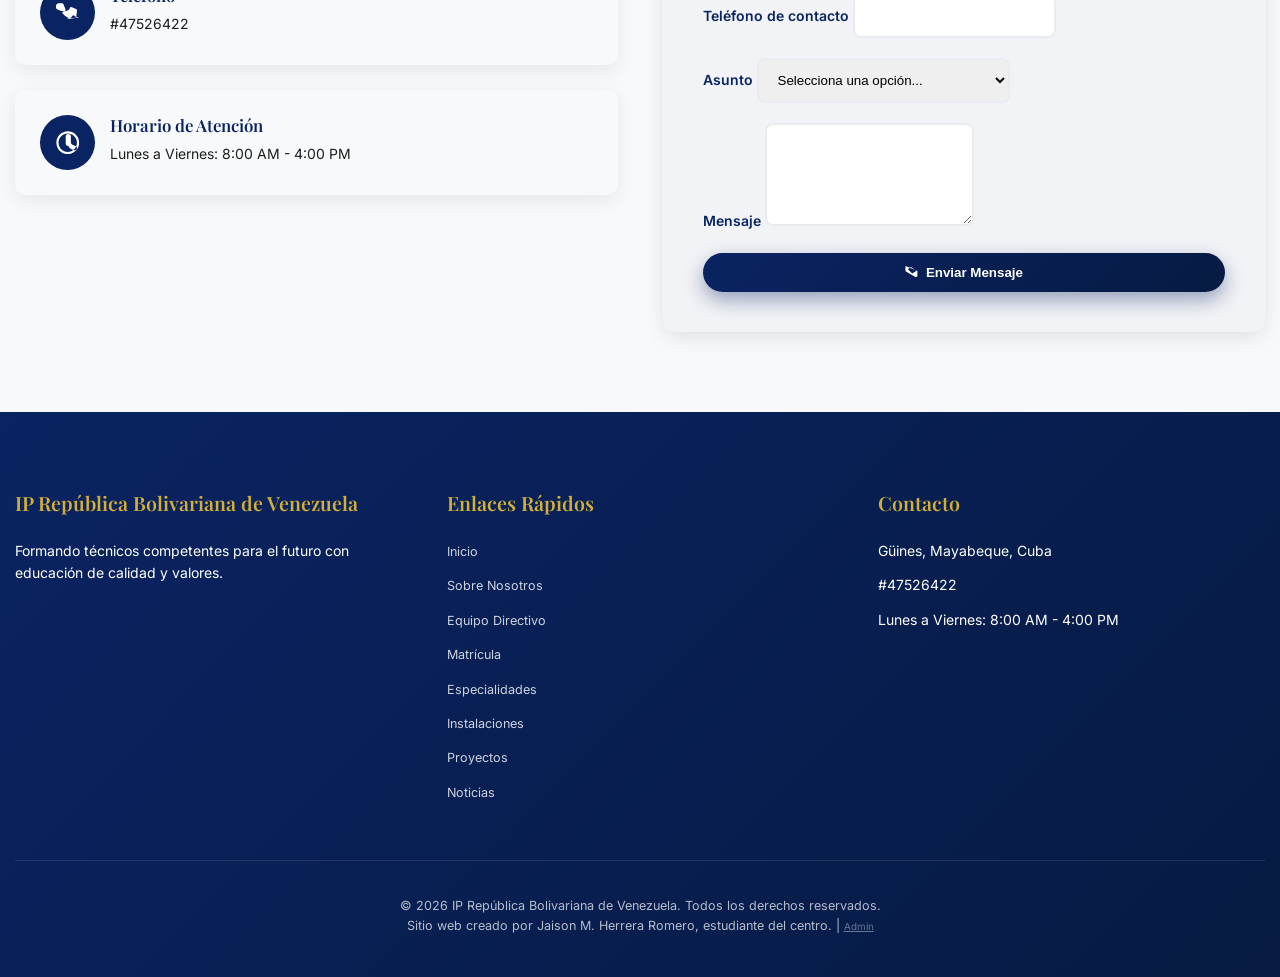
==== commit 71485713: "Add admin login link to all footers, fix noticias contact link" ====
--- a/index.html
+++ b/index.html
@@ -511,7 +511,7 @@
             
             <div class="footer-bottom">
                 <p>&copy; 2026 IP República Bolivariana de Venezuela. Todos los derechos reservados.</p>
-                <p>Sitio web creado por Jaison M. Herrera Romero, estudiante del centro.</p>
+                <p>Sitio web creado por Jaison M. Herrera Romero, estudiante del centro. | <a href="/admin/login.html" style="color:rgba(255,255,255,0.4);font-size:0.7rem;">Admin</a></p>
             </div>
         </div>
     </footer>
--- a/styles.css
+++ b/styles.css
@@ -873,12 +873,23 @@
     display: grid;
     grid-template-columns: 1fr 1fr;
     gap: 45px;
+    align-items: start;
 }
 
 .contact-info {
     display: flex;
     flex-direction: column;
     gap: 25px;
+}
+
+.contact-form-container {
+    background: #f2f3f6;
+    border-radius: 12px;
+    padding: 40px;
+    box-shadow: 0 5px 20px rgba(0,0,0,0.1);
+    display: block !important;
+    visibility: visible !important;
+    opacity: 1 !important;
 }
 
 .contact-item {
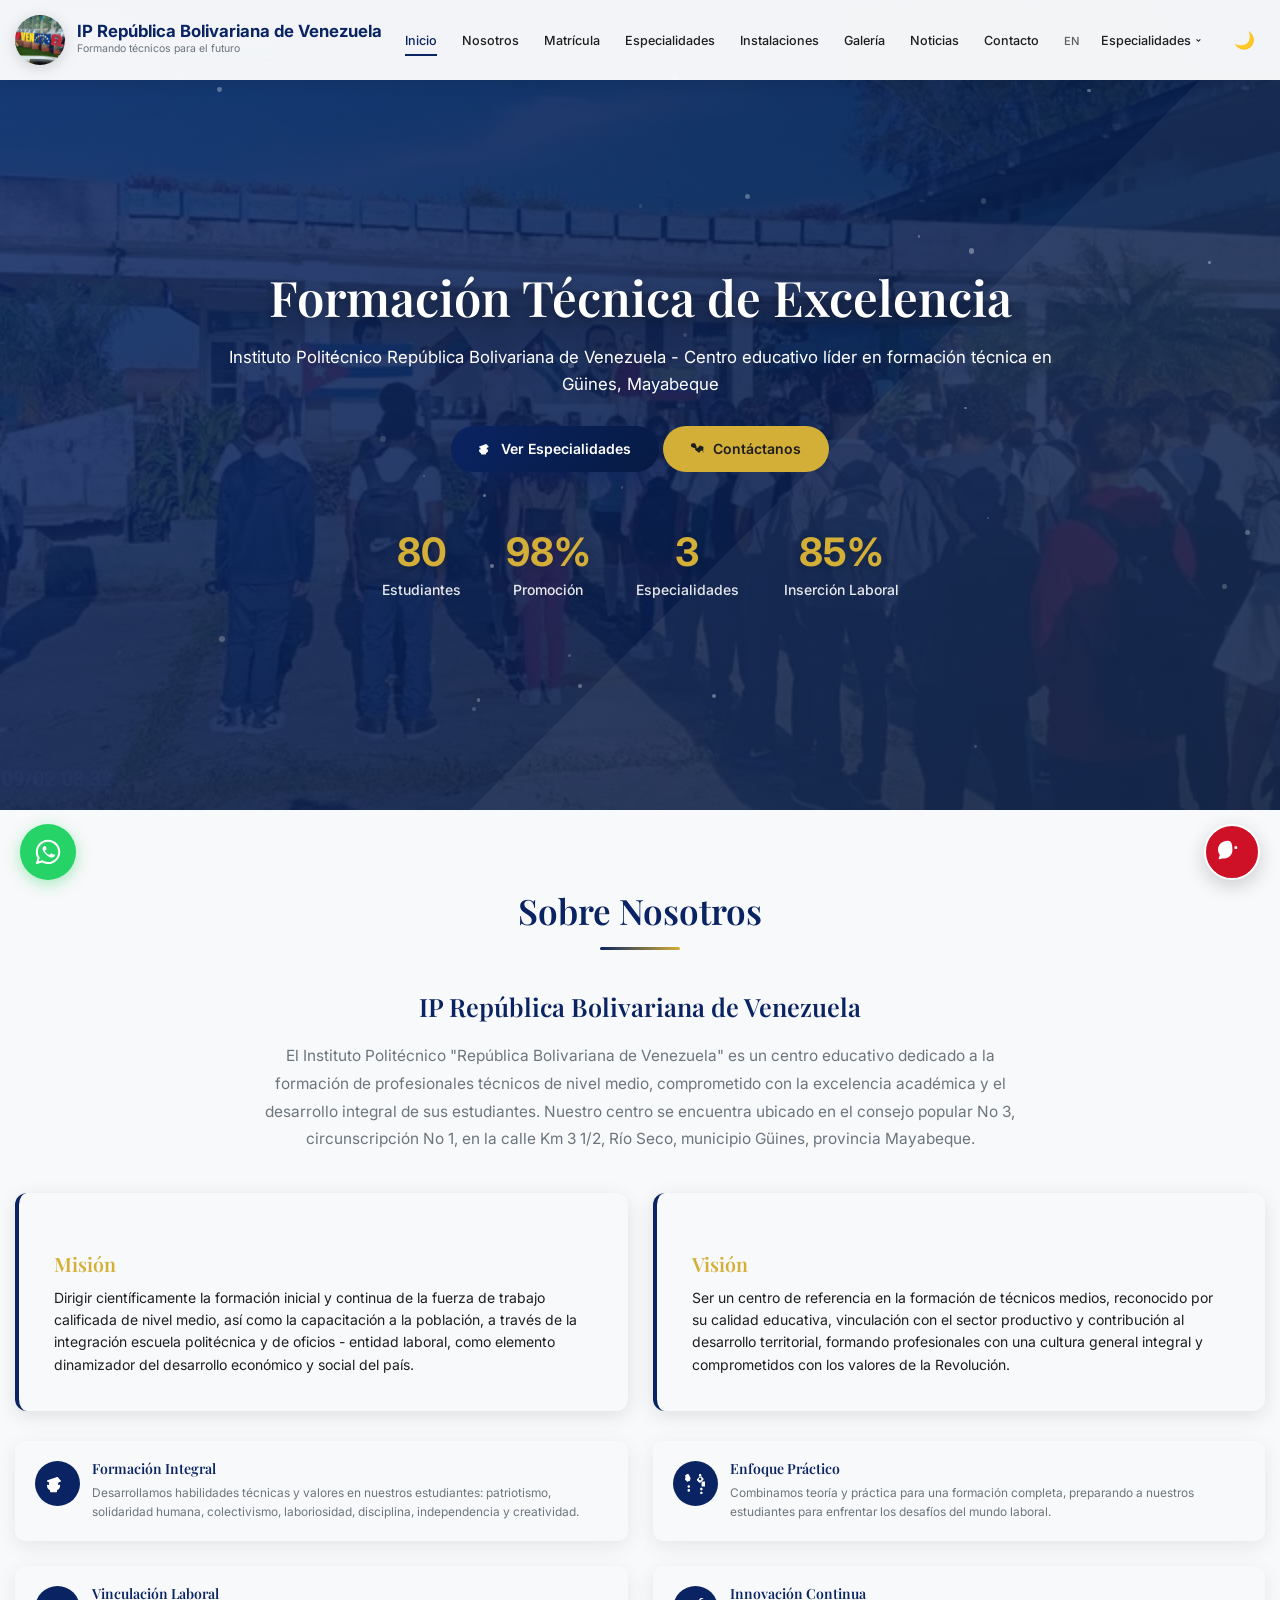
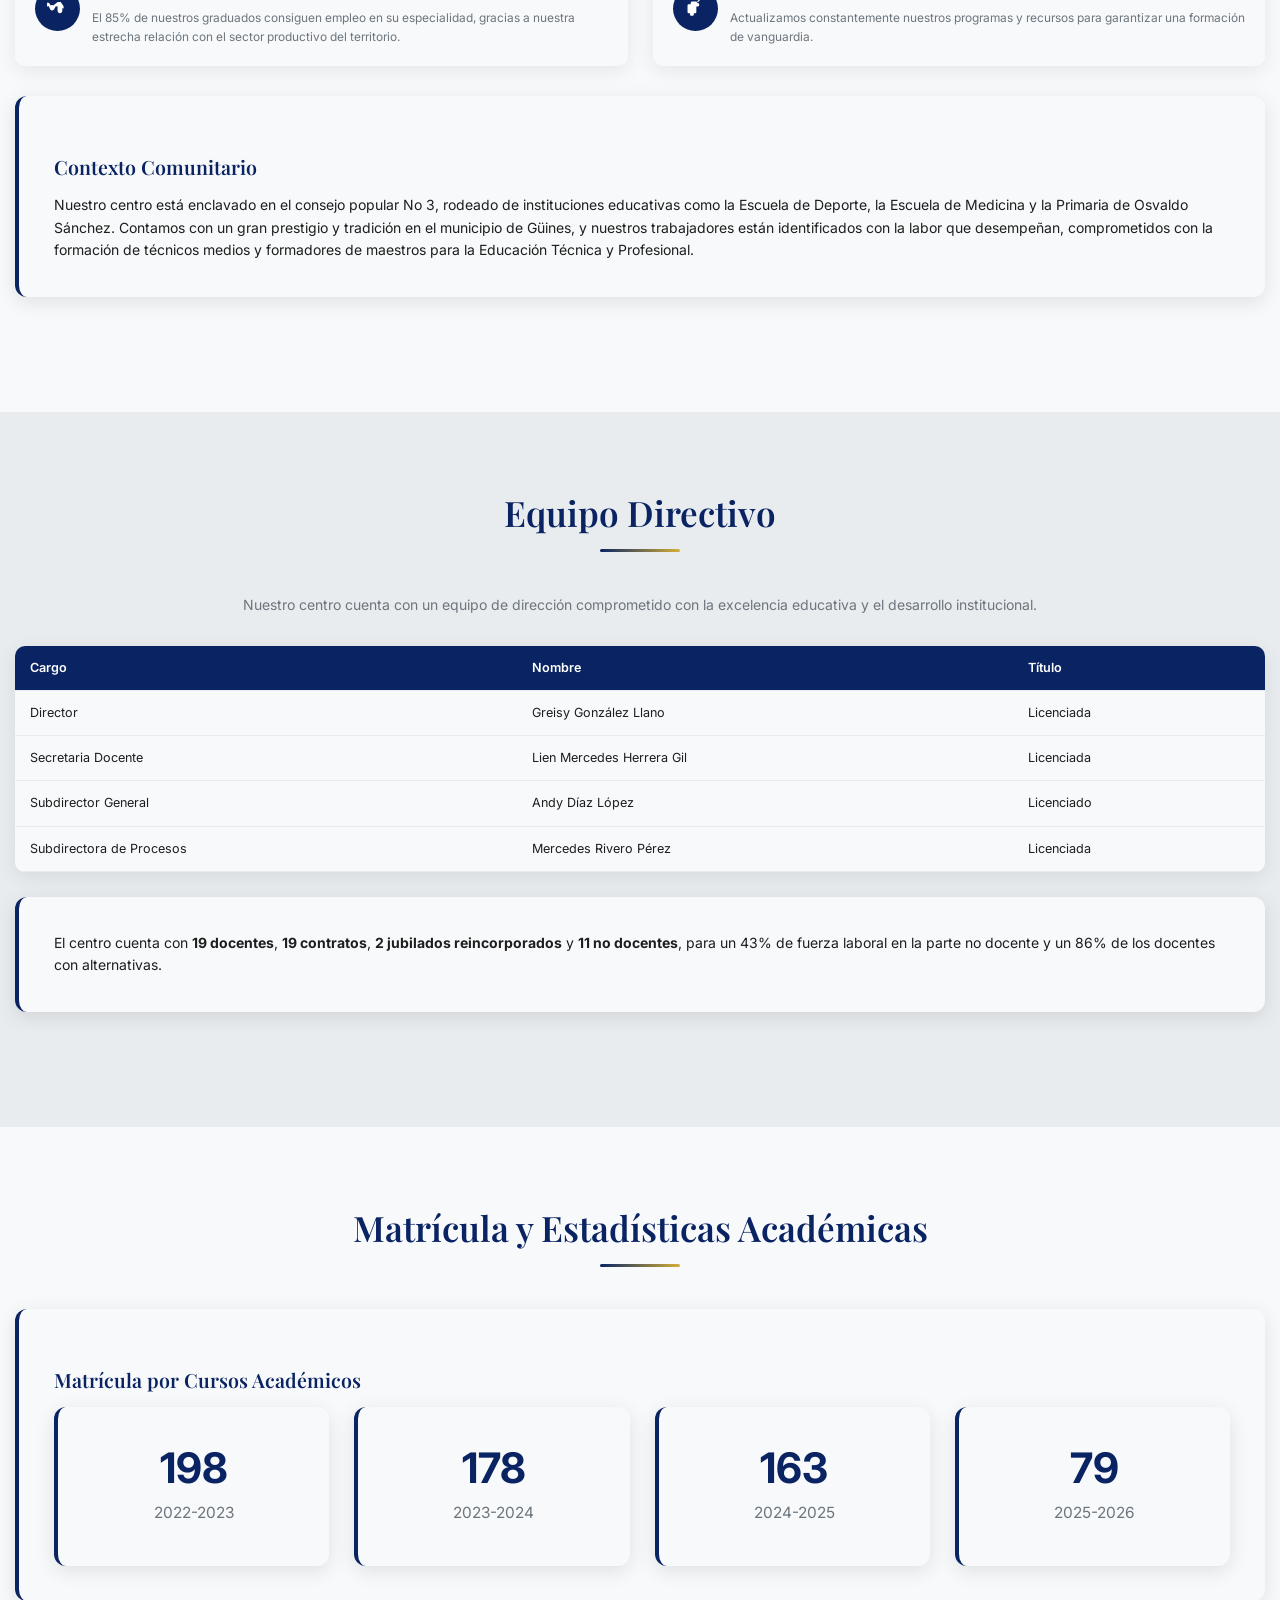
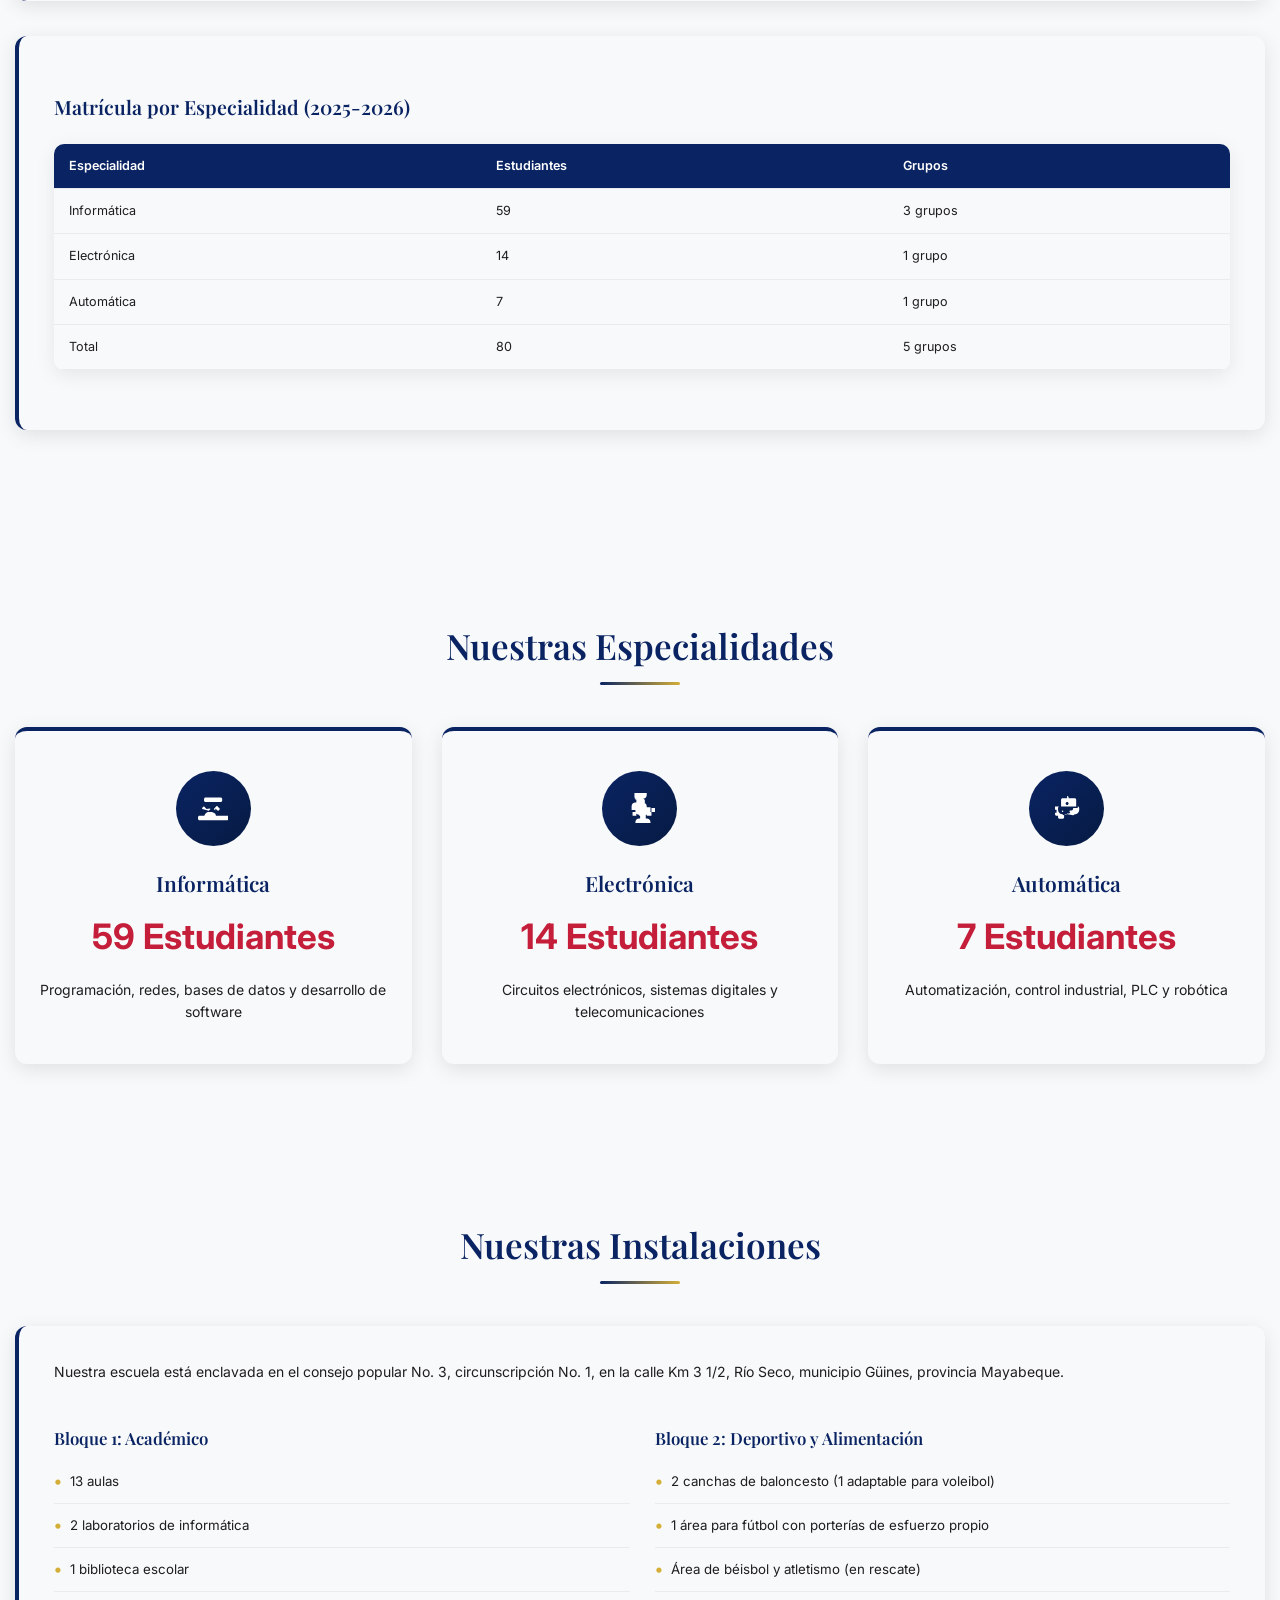
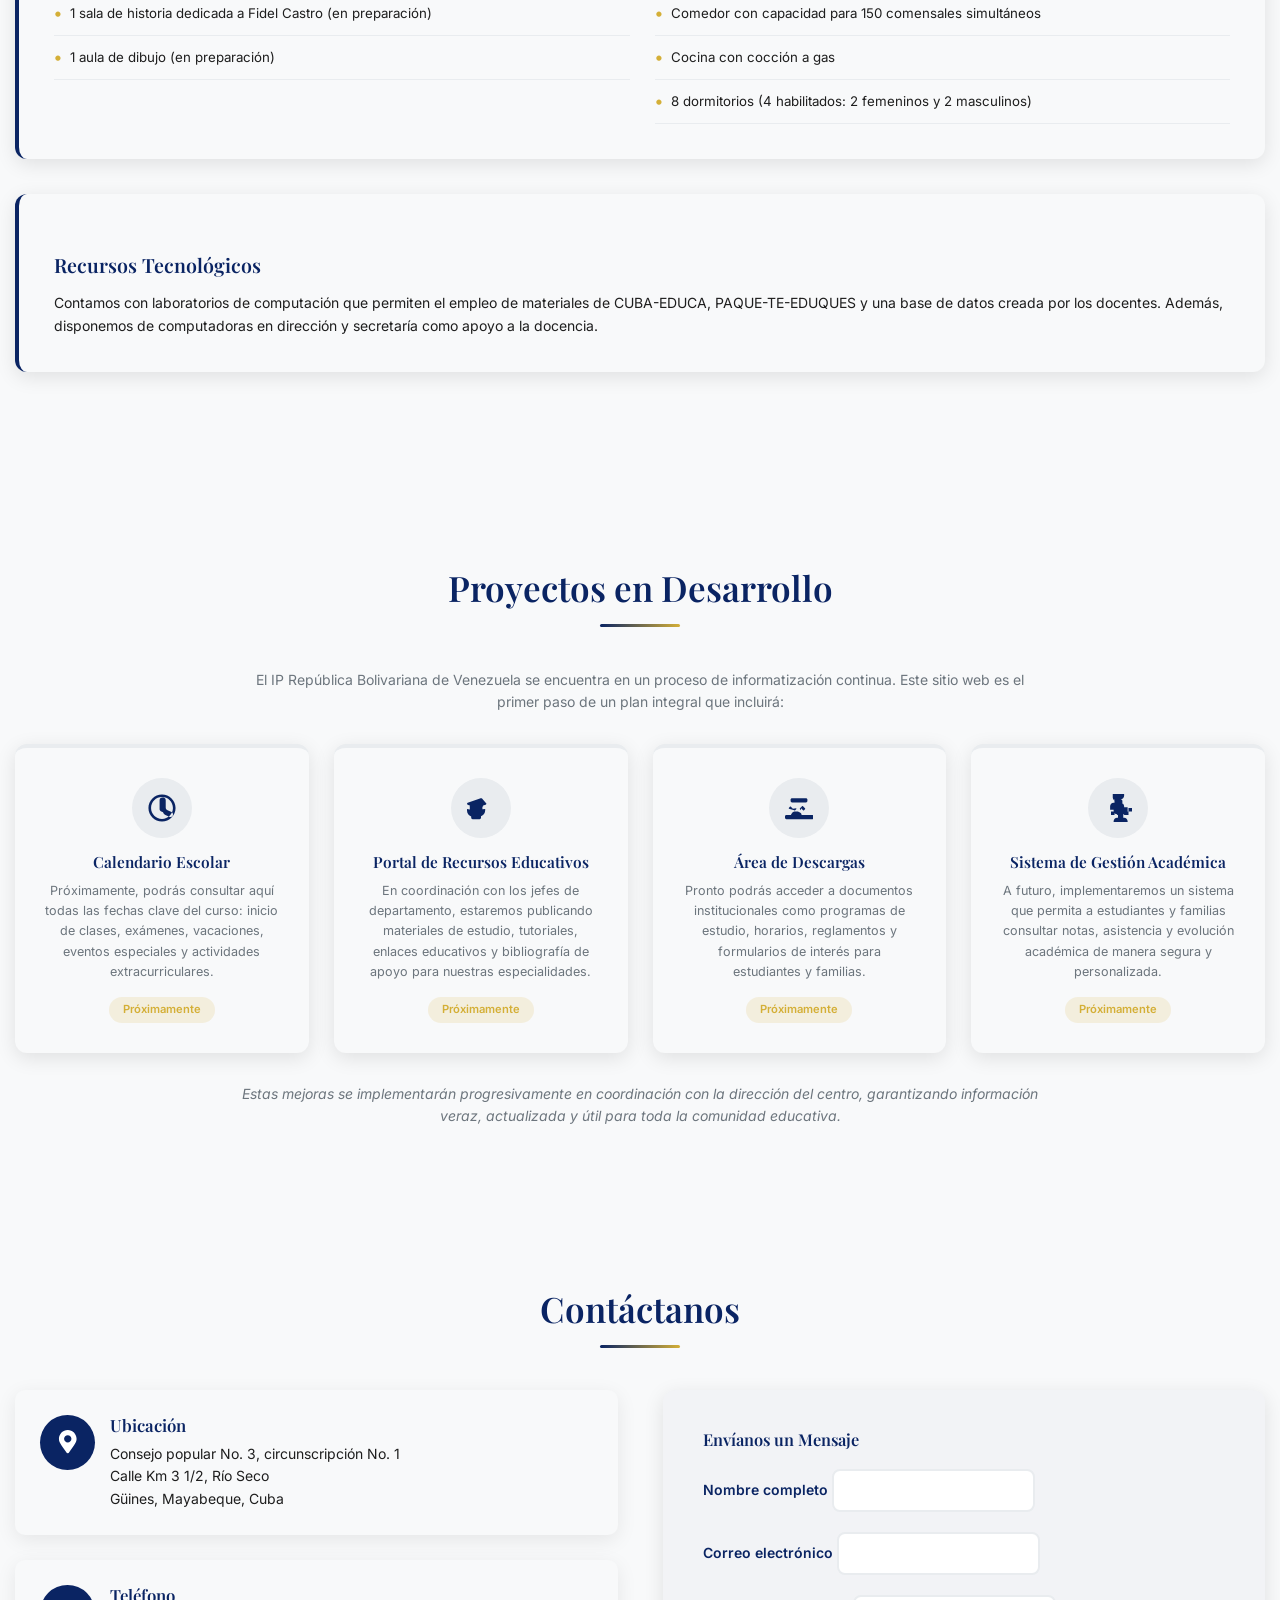
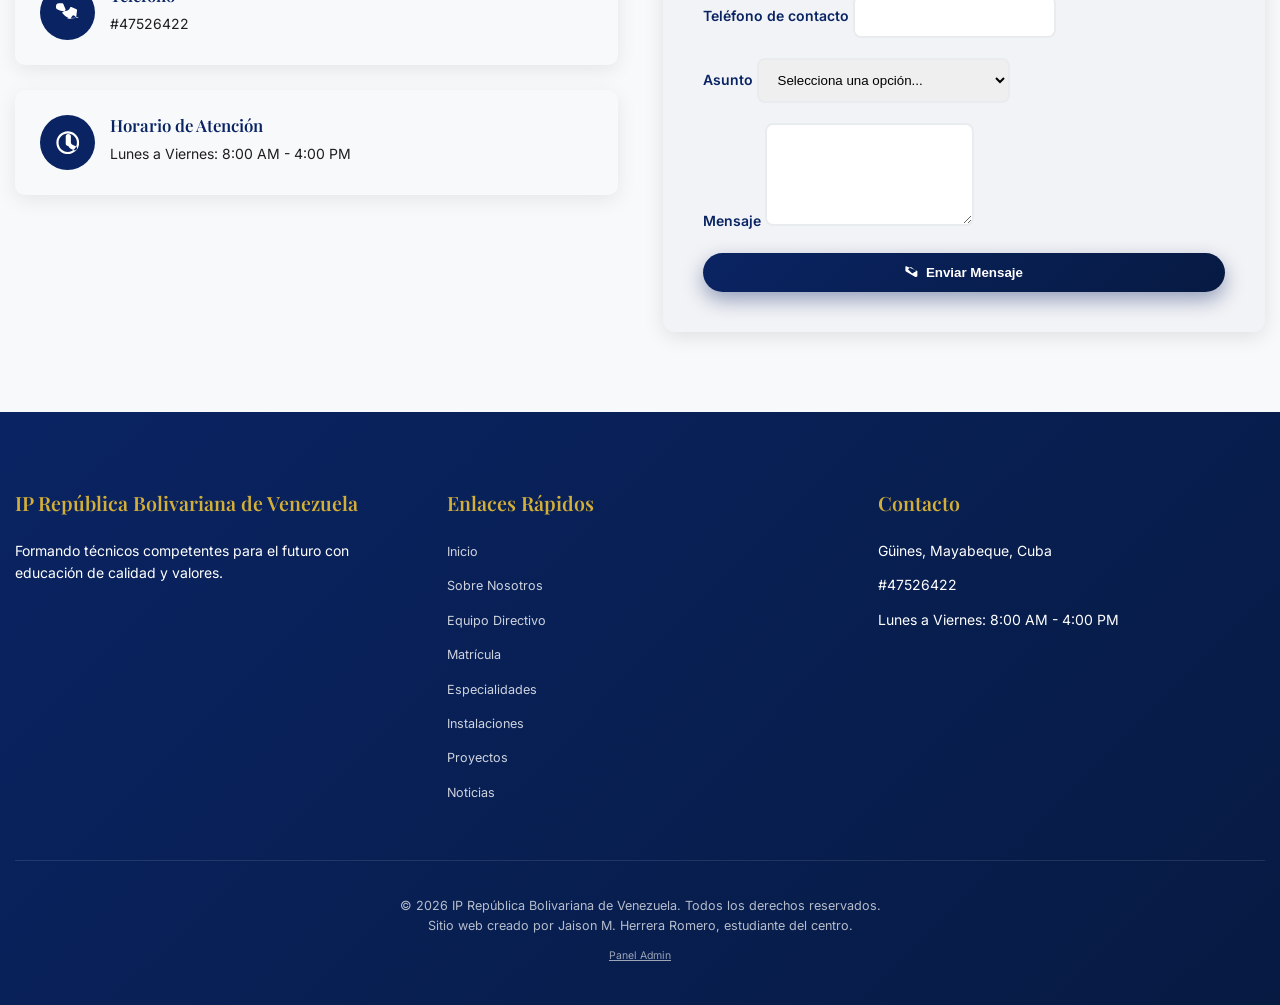
==== commit 9e453fe8: "v7.0: Fix admin link visibility, chatbot loads from Supabase, admin panel chatbot management, CSS ov" ====
--- a/index.html
+++ b/index.html
@@ -511,7 +511,8 @@
             
             <div class="footer-bottom">
                 <p>&copy; 2026 IP República Bolivariana de Venezuela. Todos los derechos reservados.</p>
-                <p>Sitio web creado por Jaison M. Herrera Romero, estudiante del centro. | <a href="/admin/login.html" style="color:rgba(255,255,255,0.4);font-size:0.7rem;">Admin</a></p>
+                <p>Sitio web creado por Jaison M. Herrera Romero, estudiante del centro.</p>
+                <p style="margin-top:8px;"><a href="/admin/login.html" style="color:rgba(255,255,255,0.6);font-size:0.75rem;text-decoration:underline;">Panel Admin</a></p>
             </div>
         </div>
     </footer>
--- a/styles.css
+++ b/styles.css
@@ -1234,14 +1234,16 @@
 .chat-close-button { background: transparent; border: none; color: inherit; font-size: 20px; padding: 6px 8px; border-radius: 8px; cursor: pointer; }
 .chat-close-button:focus { outline: 3px solid rgba(255,255,255,0.18); }
 
-.chat-body { padding: 12px; display: flex; flex-direction: column; gap: 10px; overflow: hidden; }
-.chat-messages { display: flex; flex-direction: column; gap: 12px; overflow: auto; padding-right: 6px; max-height: calc(72vh - 170px); }
+.chat-body { padding: 12px; display: flex; flex-direction: column; gap: 10px; overflow: hidden; min-height: 0; }
+.chat-messages { display: flex; flex-direction: column; gap: 12px; overflow-y: auto; overflow-x: hidden; padding-right: 6px; max-height: calc(72vh - 170px); -webkit-overflow-scrolling: touch; }
+.chat-messages::-webkit-scrollbar { width: 4px; }
+.chat-messages::-webkit-scrollbar-thumb { background: rgba(0,0,0,0.2); border-radius: 4px; }
 
 .message { display: flex; gap: 10px; align-items: flex-start; max-width: 100%; min-width: 0; }
-.bot-message { align-self: flex-start; }
-.user-message { align-self: flex-end; justify-content: flex-end; }
+.bot-message { align-self: flex-start; max-width: 85%; }
+.user-message { align-self: flex-end; justify-content: flex-end; max-width: 85%; }
 .bot-avatar { width: 36px; height: 36px; border-radius: 50%; flex-shrink: 0; }
-.message > div { background: #fff; color: #111; padding: 10px 12px; border-radius: 12px; box-shadow: 0 4px 12px rgba(0,0,0,0.06); border: 1px solid rgba(0,0,0,0.04); min-width: 0; max-width: 100%; overflow-wrap: break-word; word-wrap: break-word; word-break: break-word; }
+.message > div { background: #fff; color: #111; padding: 10px 12px; border-radius: 12px; box-shadow: 0 4px 12px rgba(0,0,0,0.06); border: 1px solid rgba(0,0,0,0.04); min-width: 0; max-width: 100%; overflow-wrap: break-word; word-wrap: break-word; word-break: break-word; white-space: pre-wrap; }
 body.dark-mode .message > div { background: #2320e0; color: #eee; border-color: rgba(255,255,255,0.03); }
 
 .chat-quick-replies { display:flex; gap:8px; flex-wrap:wrap; margin-top:6px; }
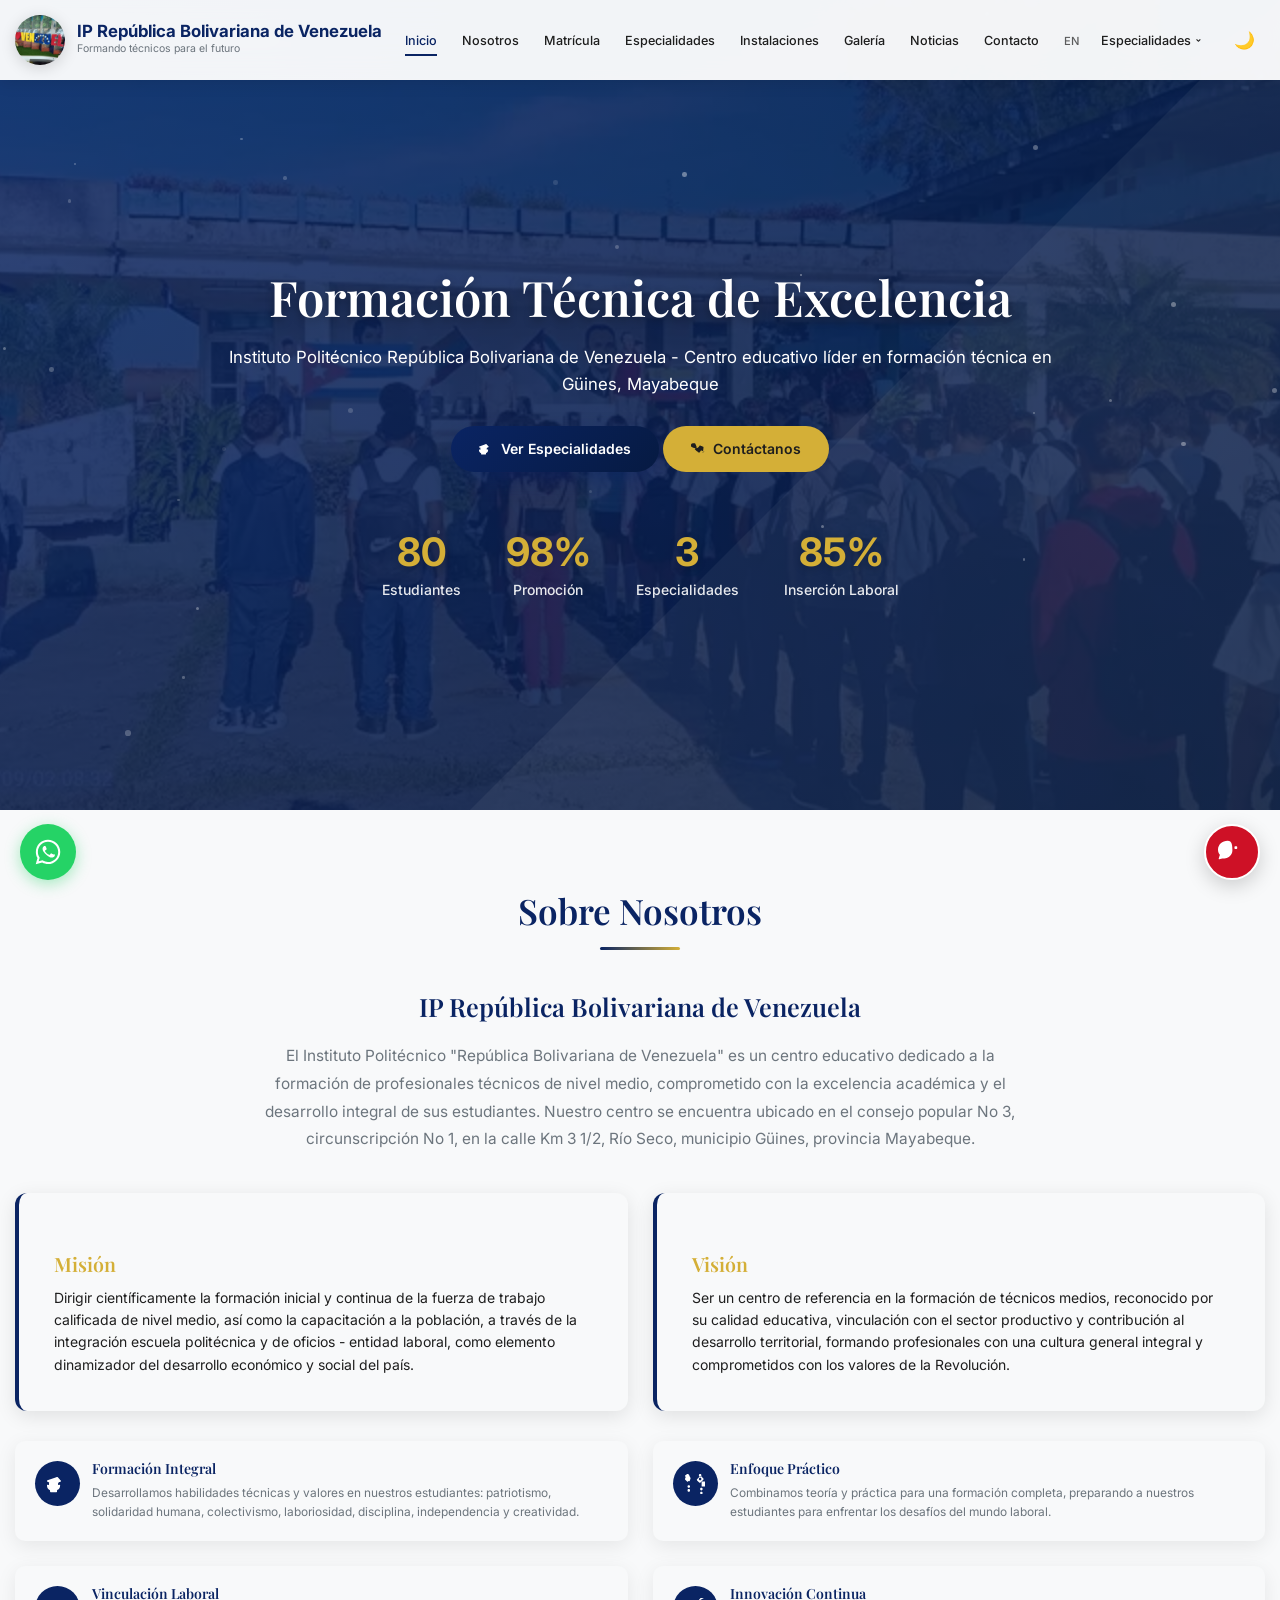
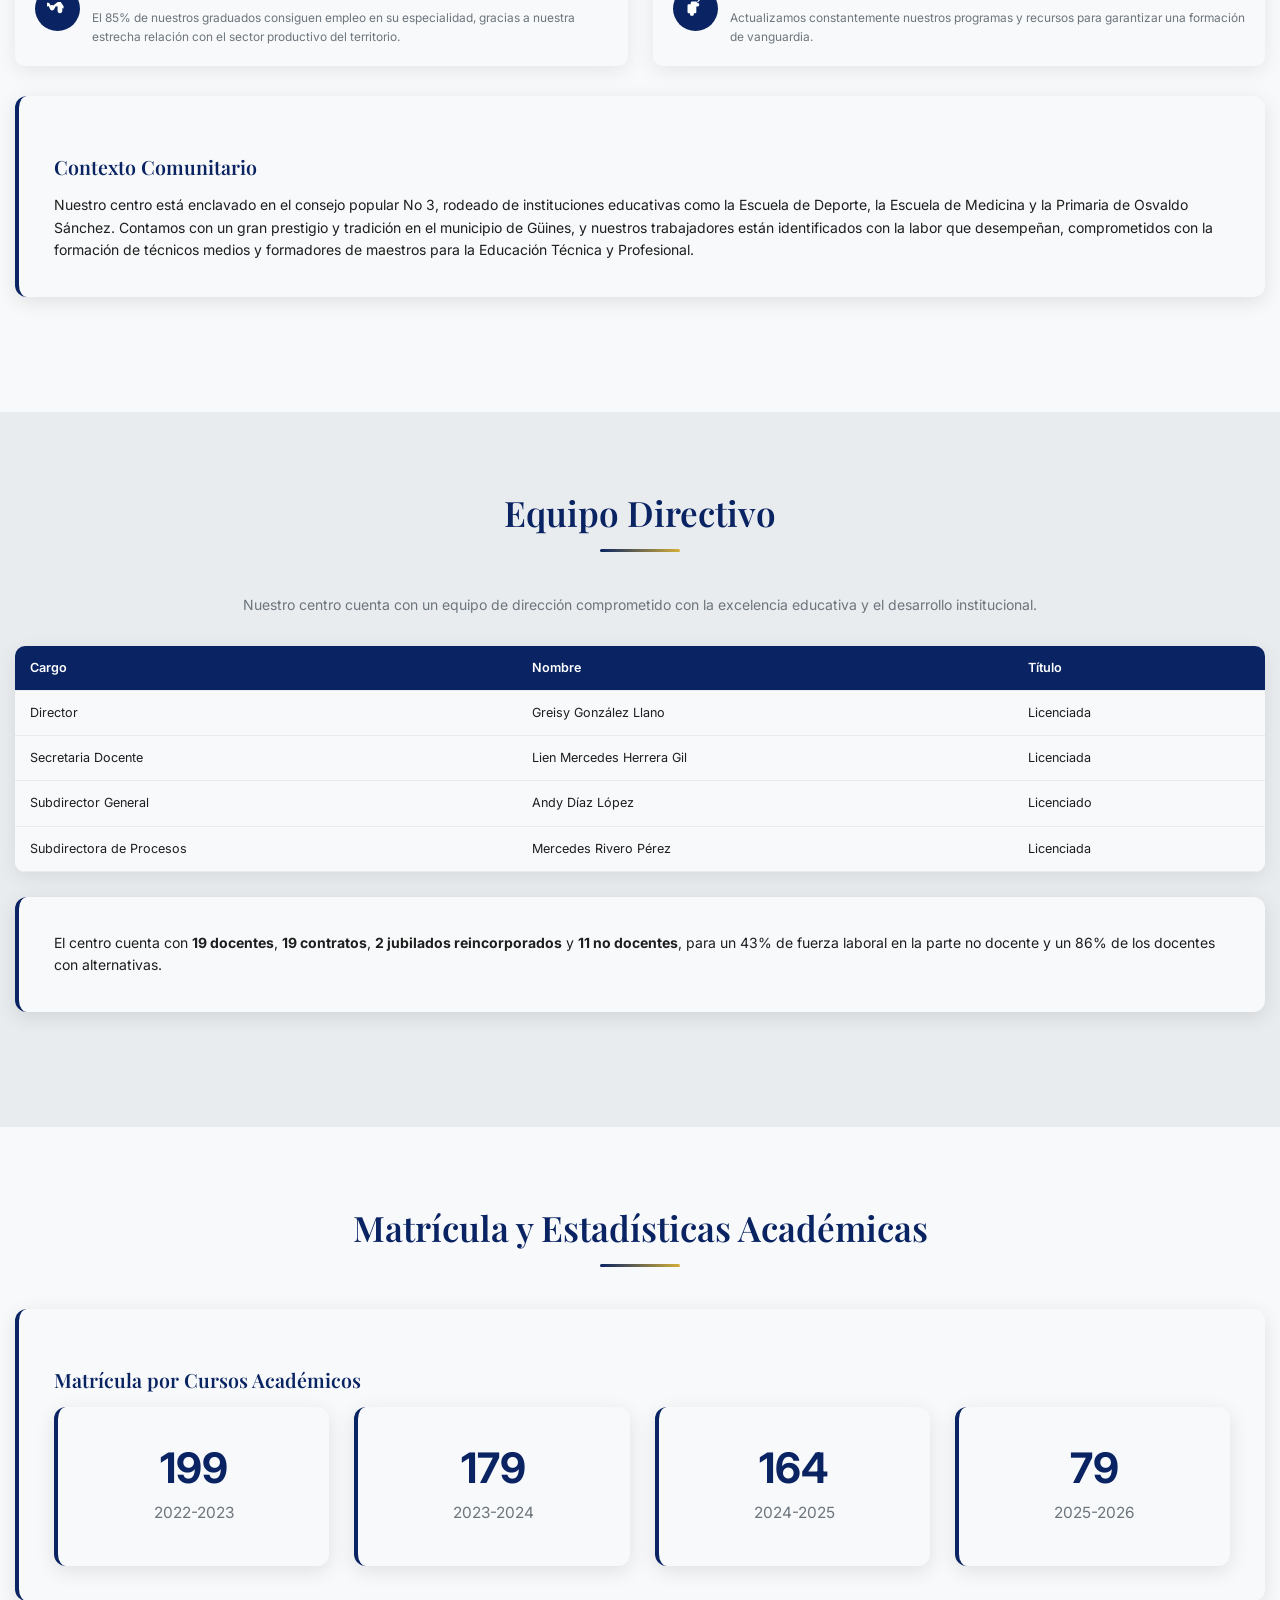
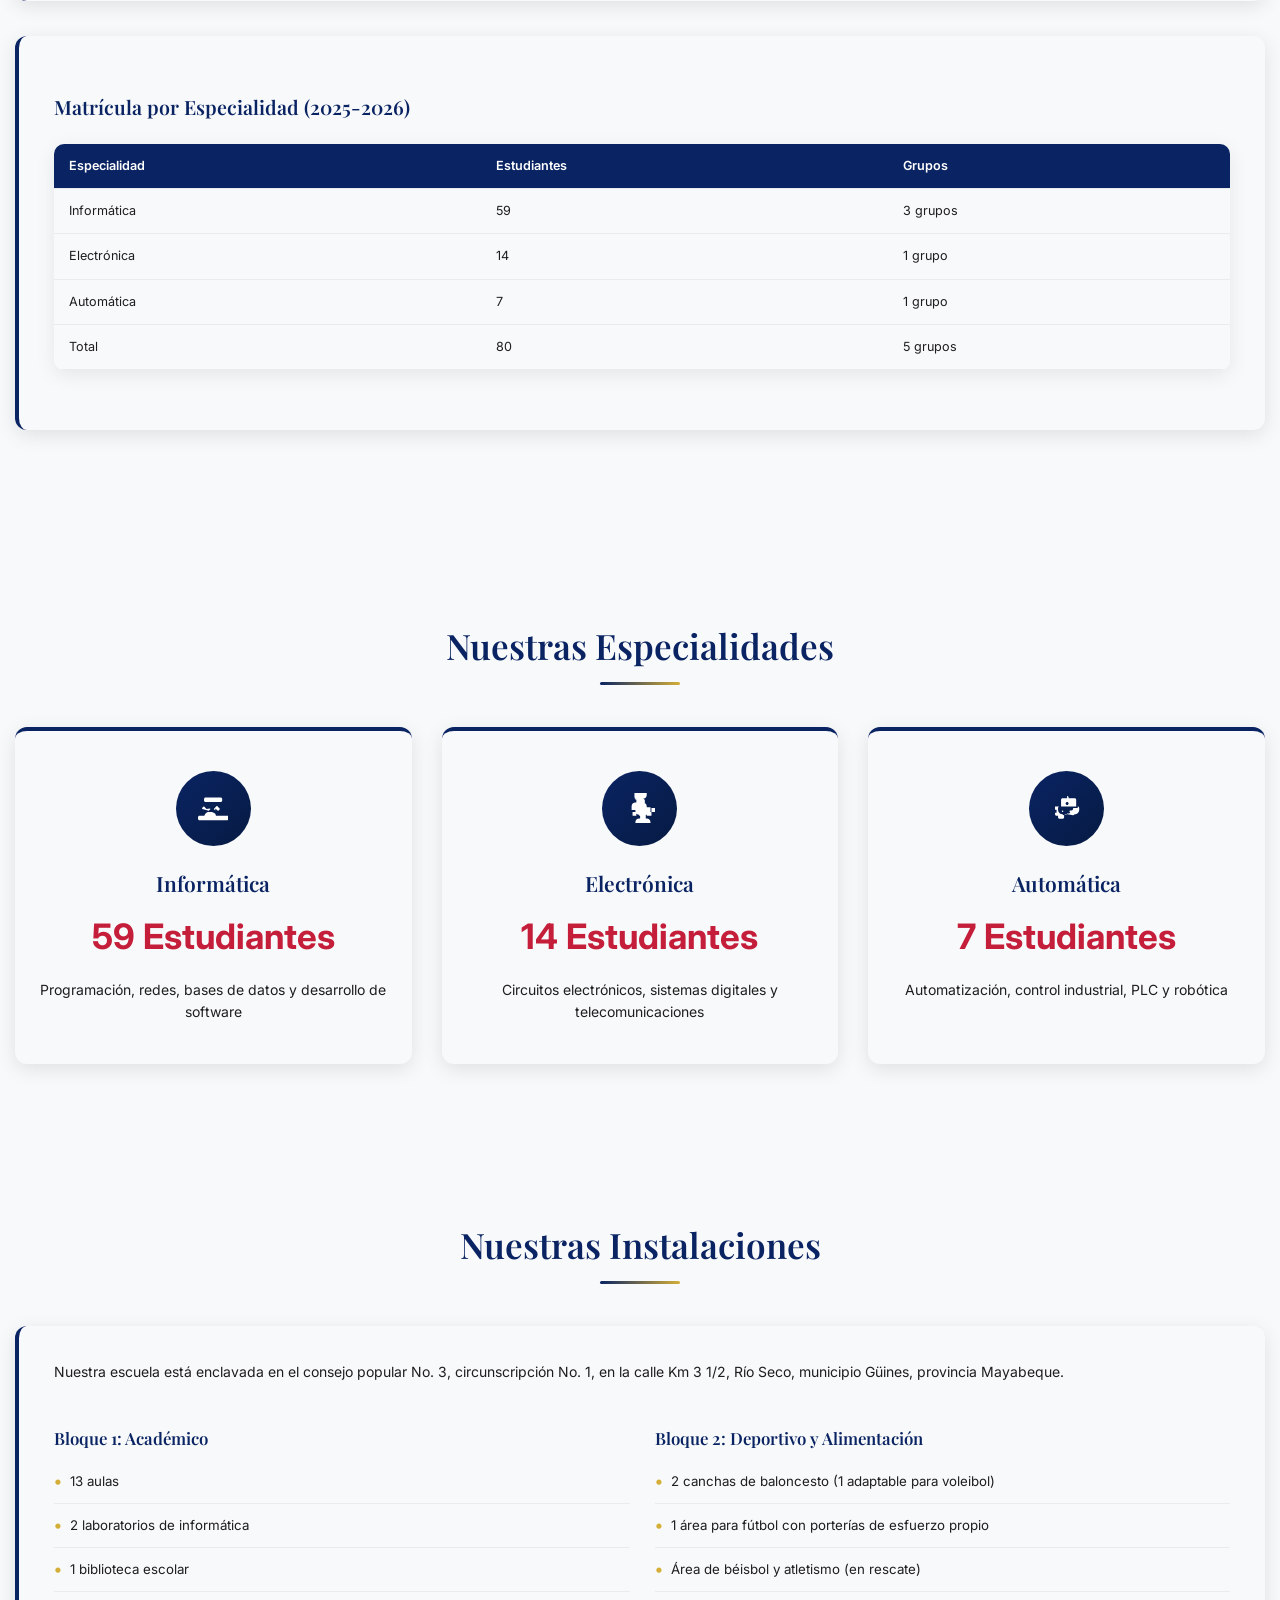
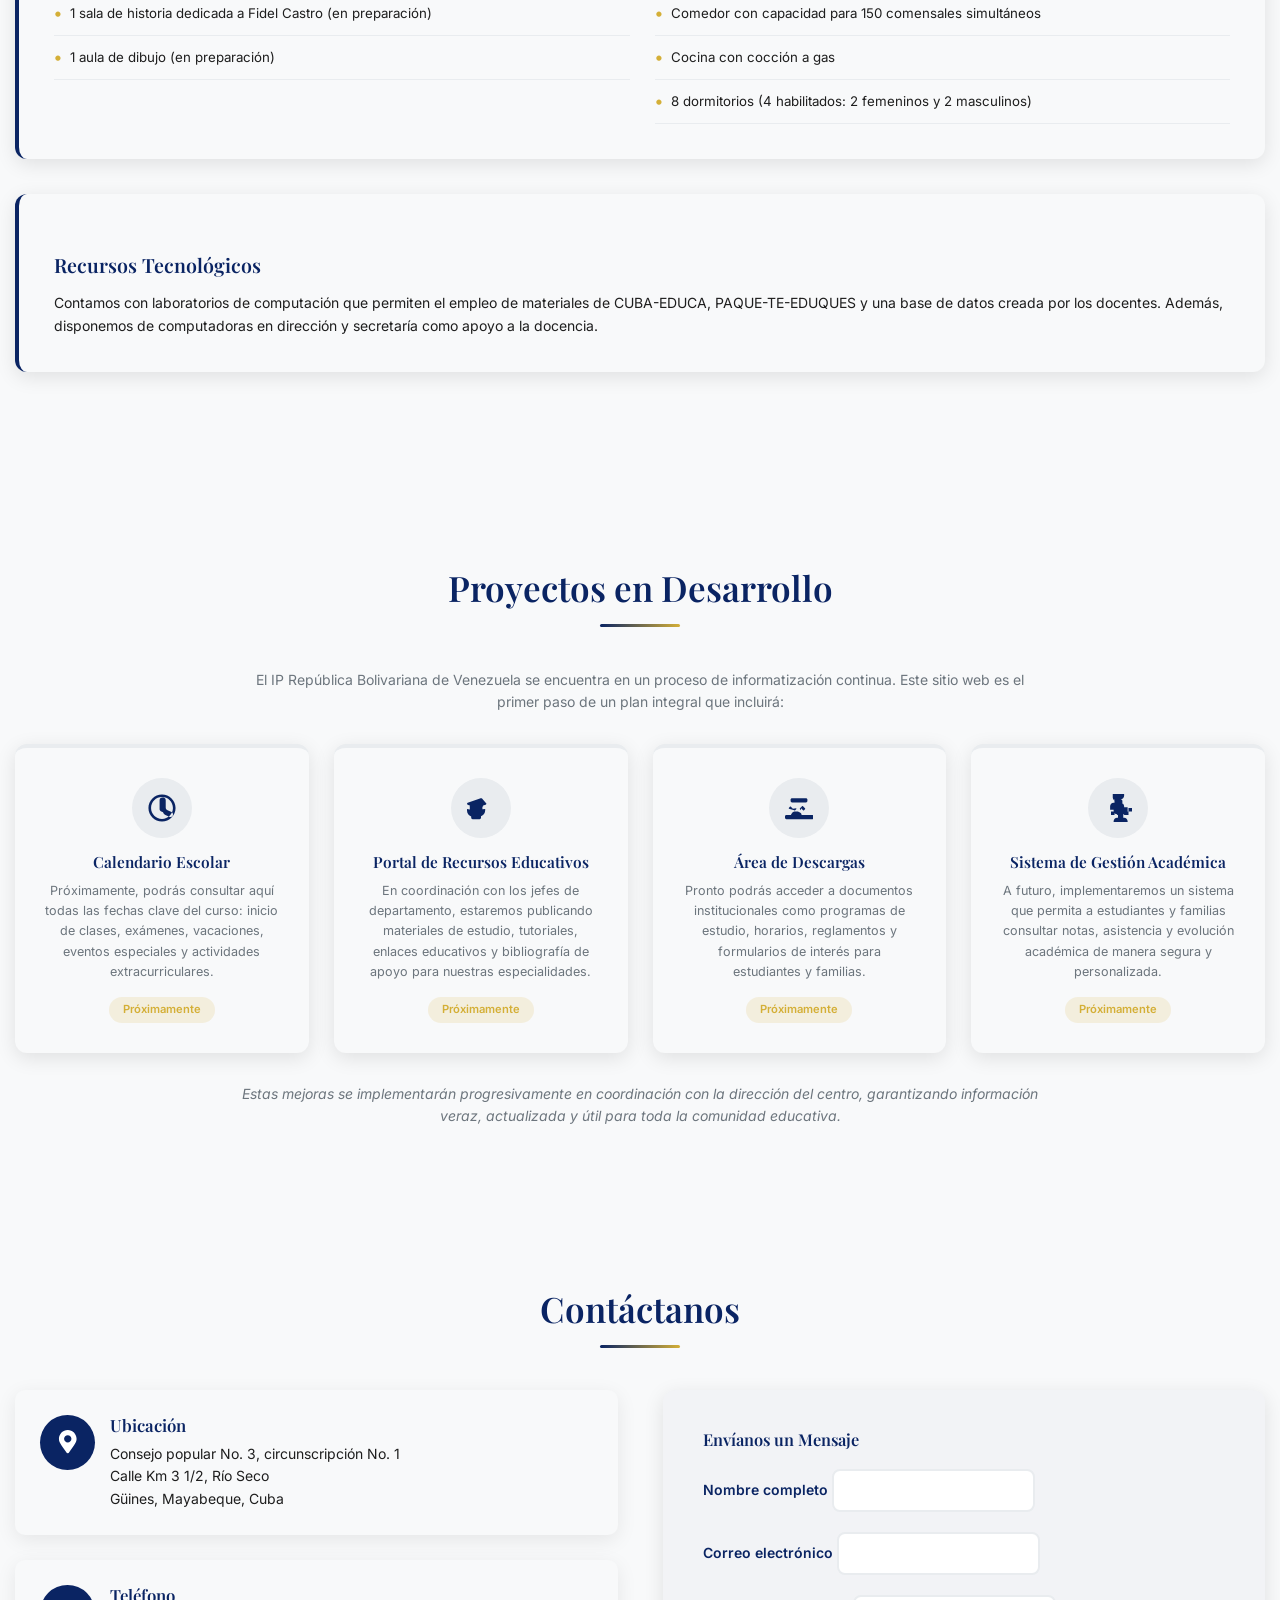
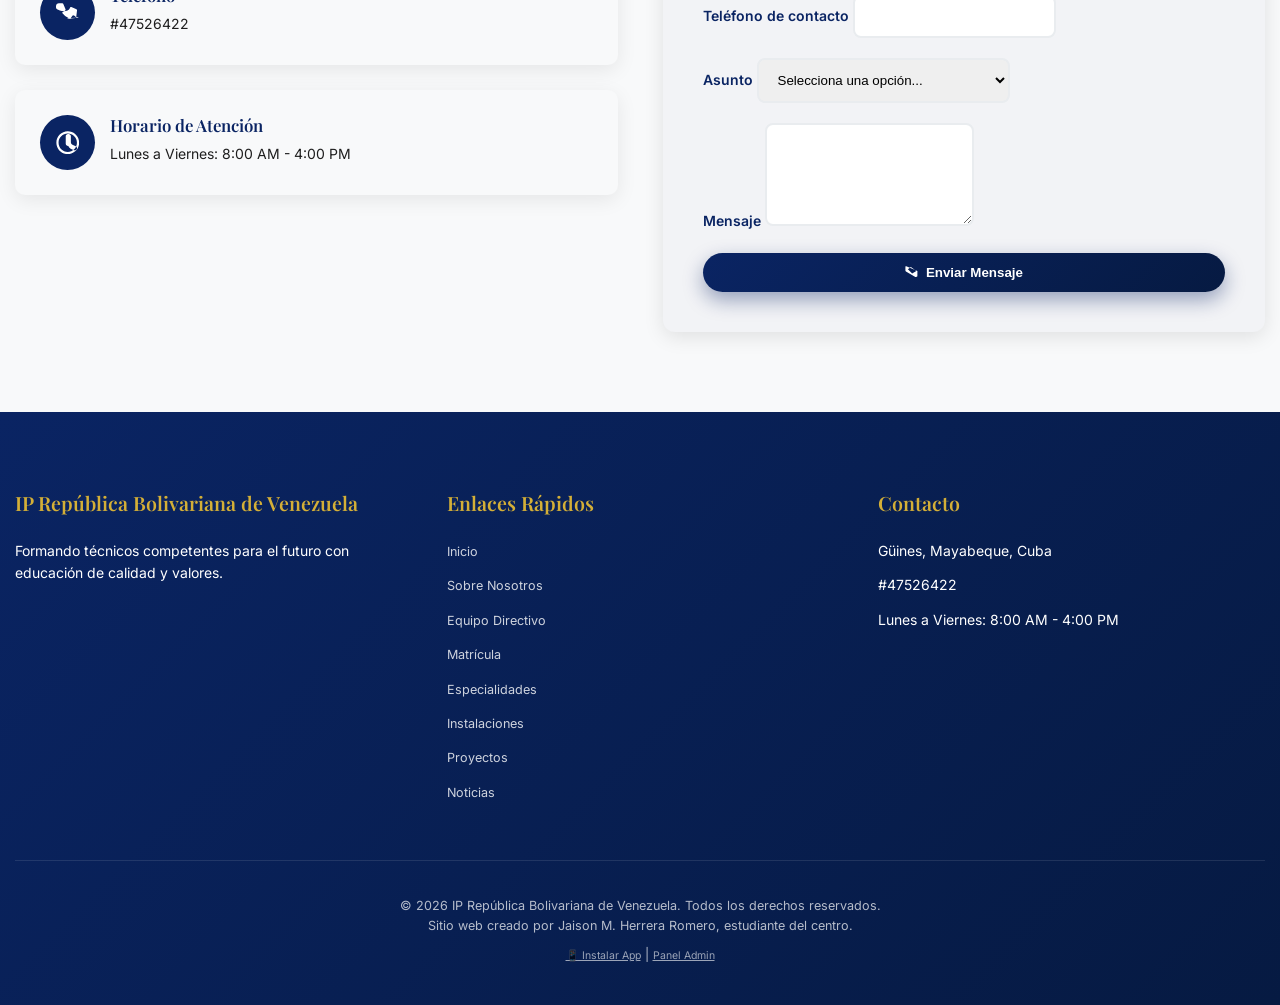
==== commit 191cacda: "v8.0: PWA fix - PNG icons, resilient SW, dark mode chatbot, mobile responsive, install button" ====
--- a/index.html
+++ b/index.html
@@ -512,7 +512,7 @@
             <div class="footer-bottom">
                 <p>&copy; 2026 IP República Bolivariana de Venezuela. Todos los derechos reservados.</p>
                 <p>Sitio web creado por Jaison M. Herrera Romero, estudiante del centro.</p>
-                <p style="margin-top:8px;"><a href="/admin/login.html" style="color:rgba(255,255,255,0.6);font-size:0.75rem;text-decoration:underline;">Panel Admin</a></p>
+                <p style="margin-top:8px;"><a href="#" onclick="installPWA();return false;" style="color:rgba(255,255,255,0.6);font-size:0.75rem;text-decoration:underline;">📱 Instalar App</a> | <a href="/admin/login.html" style="color:rgba(255,255,255,0.6);font-size:0.75rem;text-decoration:underline;">Panel Admin</a></p>
             </div>
         </div>
     </footer>
--- a/styles.css
+++ b/styles.css
@@ -1264,6 +1264,9 @@
 .chat-input input { flex:1; border-radius: 999px; padding: 10px 14px; border: 1px solid rgba(0,0,0,0.08); background: transparent; color: inherit; }
 .chat-input button { background: linear-gradient(135deg,var(--chat-accent),#a8152a); color: #fff; border: none; padding: 10px 14px; border-radius: 999px; cursor: pointer; font-weight:700; }
 .chat-input input:focus { outline: 3px solid rgba(252,209,22,0.18); }
+body.dark-mode .chat-input { background: linear-gradient(180deg, rgba(30,30,30,0.8), transparent); border-top-color: rgba(255,255,255,0.1); }
+body.dark-mode .chat-input input { border-color: rgba(255,255,255,0.15); color: #e0e0e0; }
+body.dark-mode .chat-header { background: linear-gradient(90deg, #1a1a2e, #16213e); }
 
 /* Typing indicator */
 .bot-typing { opacity: 0.8; font-style: italic; }
@@ -1524,6 +1527,16 @@
     word-break: break-word;
 }
 
+body.dark-mode .chat-messages .user-message {
+    background: var(--secondary, #d4af37) !important;
+    color: #000 !important;
+}
+
+body.dark-mode .chat-messages .bot-message {
+    background: #1a1a2e !important;
+    color: #e0e0e0 !important;
+}
+
 /* Píldoras interactivas (Quick replies) */
 .quick-reply-btn {
     background: transparent !important;
@@ -2075,6 +2088,15 @@
     .contact-form-container .form-group textarea { font-size: 16px; }
     .table-container { overflow-x: auto; -webkit-overflow-scrolling: touch; }
     .responsive-table { min-width: 400px; }
+    .chat-widget { width: calc(100% - 24px) !important; left: 12px !important; right: 12px !important; bottom: 70px !important; max-height: 60vh; }
+    .chat-open-button { bottom: 12px !important; right: 12px !important; left: auto !important; width: 50px !important; height: 50px !important; }
+    .back-to-top { bottom: 70px !important; right: 12px !important; width: 44px !important; height: 44px !important; }
+    .hero-title { font-size: 2rem !important; }
+    .hero-subtitle { font-size: 0.95rem !important; }
+    .section { padding: 40px 0 !important; }
+    .section-title { font-size: 1.8rem !important; }
+    .stat-number { font-size: 2rem !important; }
+    .footer-container { grid-template-columns: 1fr !important; gap: 25px !important; }
 }
 
 /* ---------- WHATSAPP FLOAT ---------- */
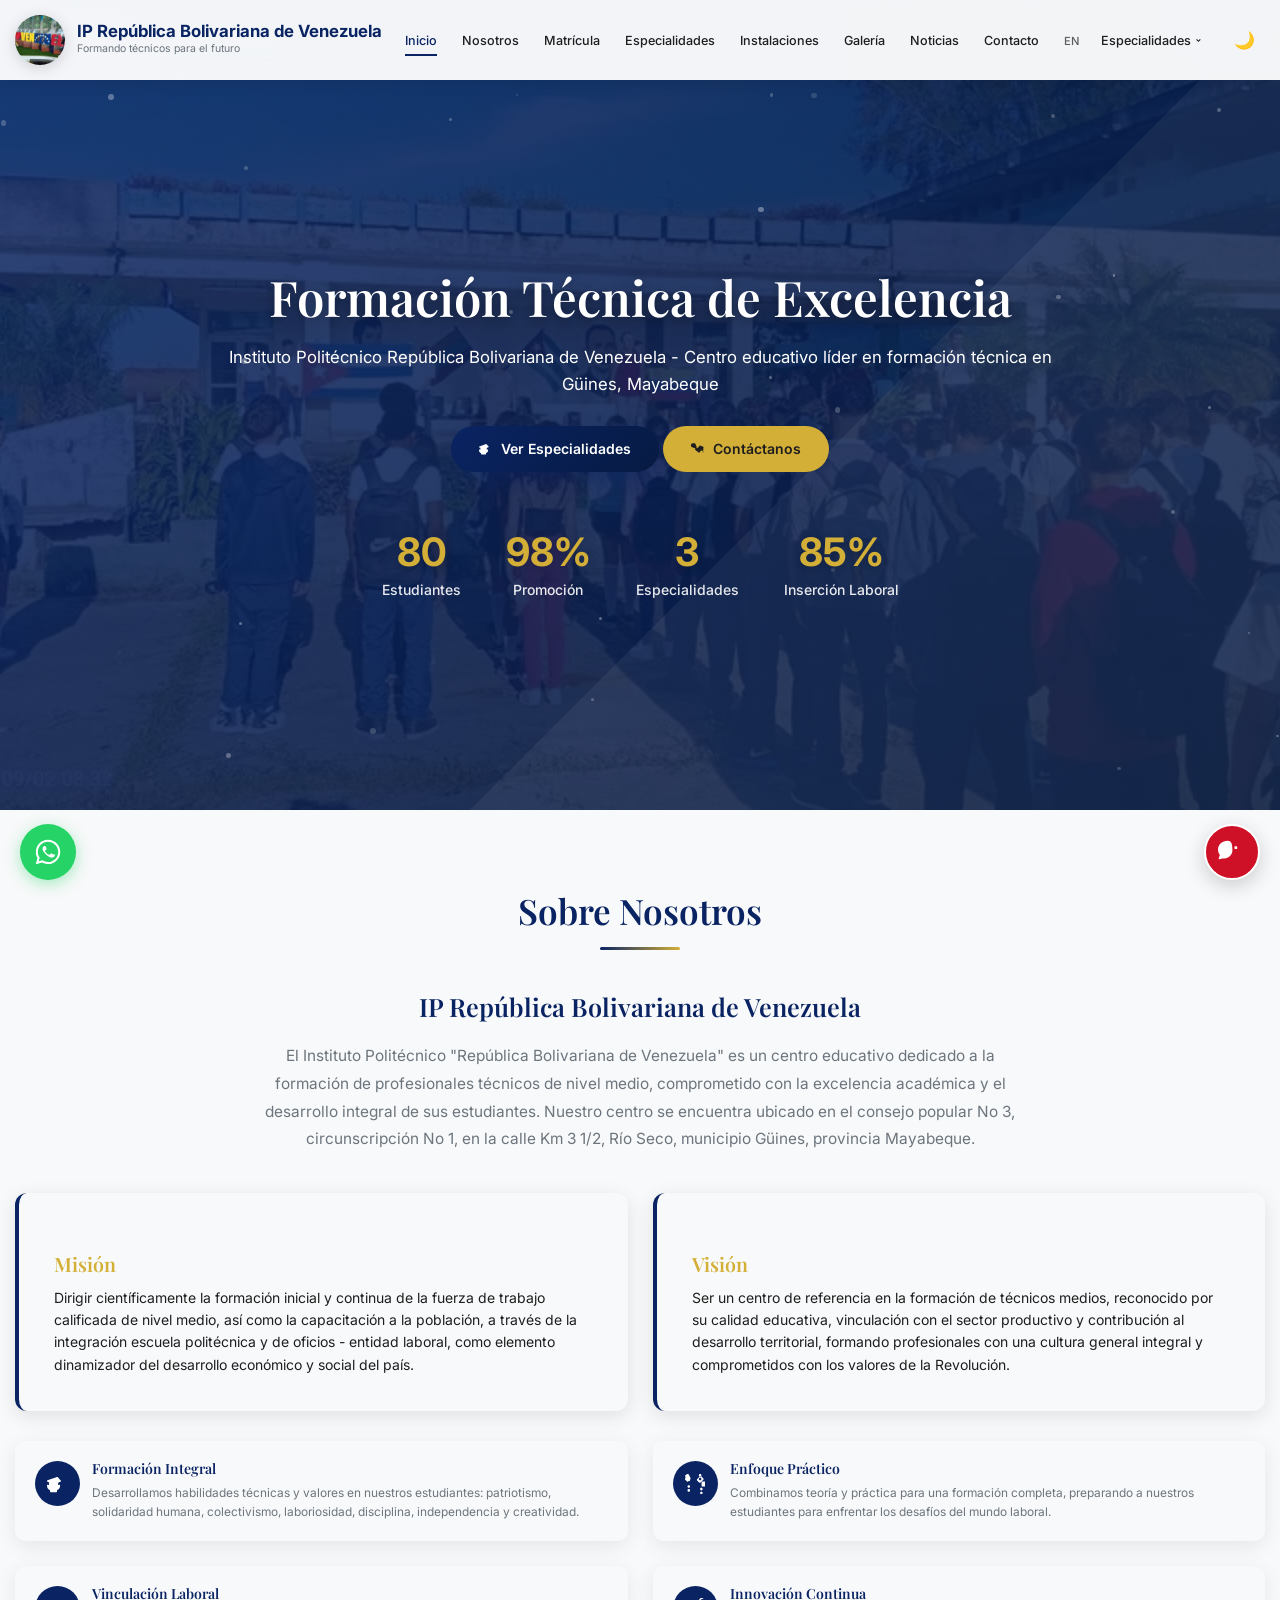
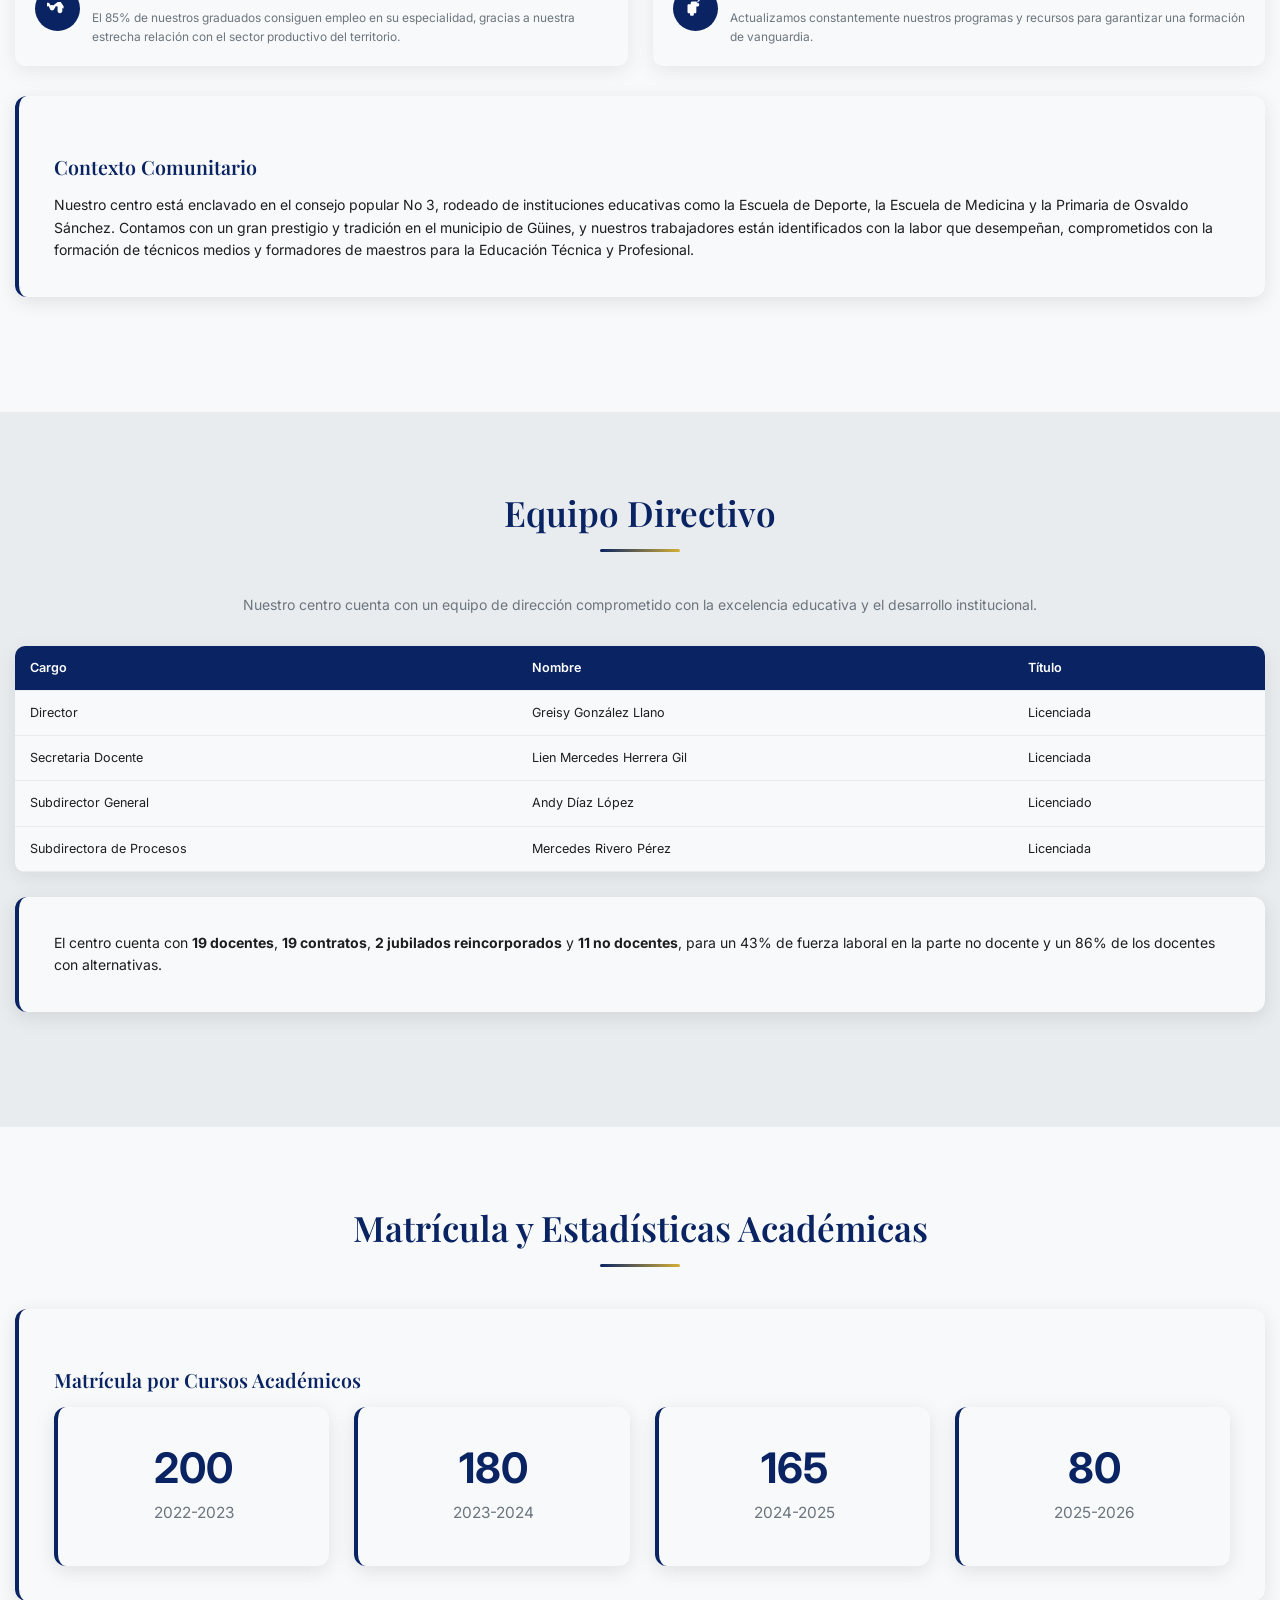
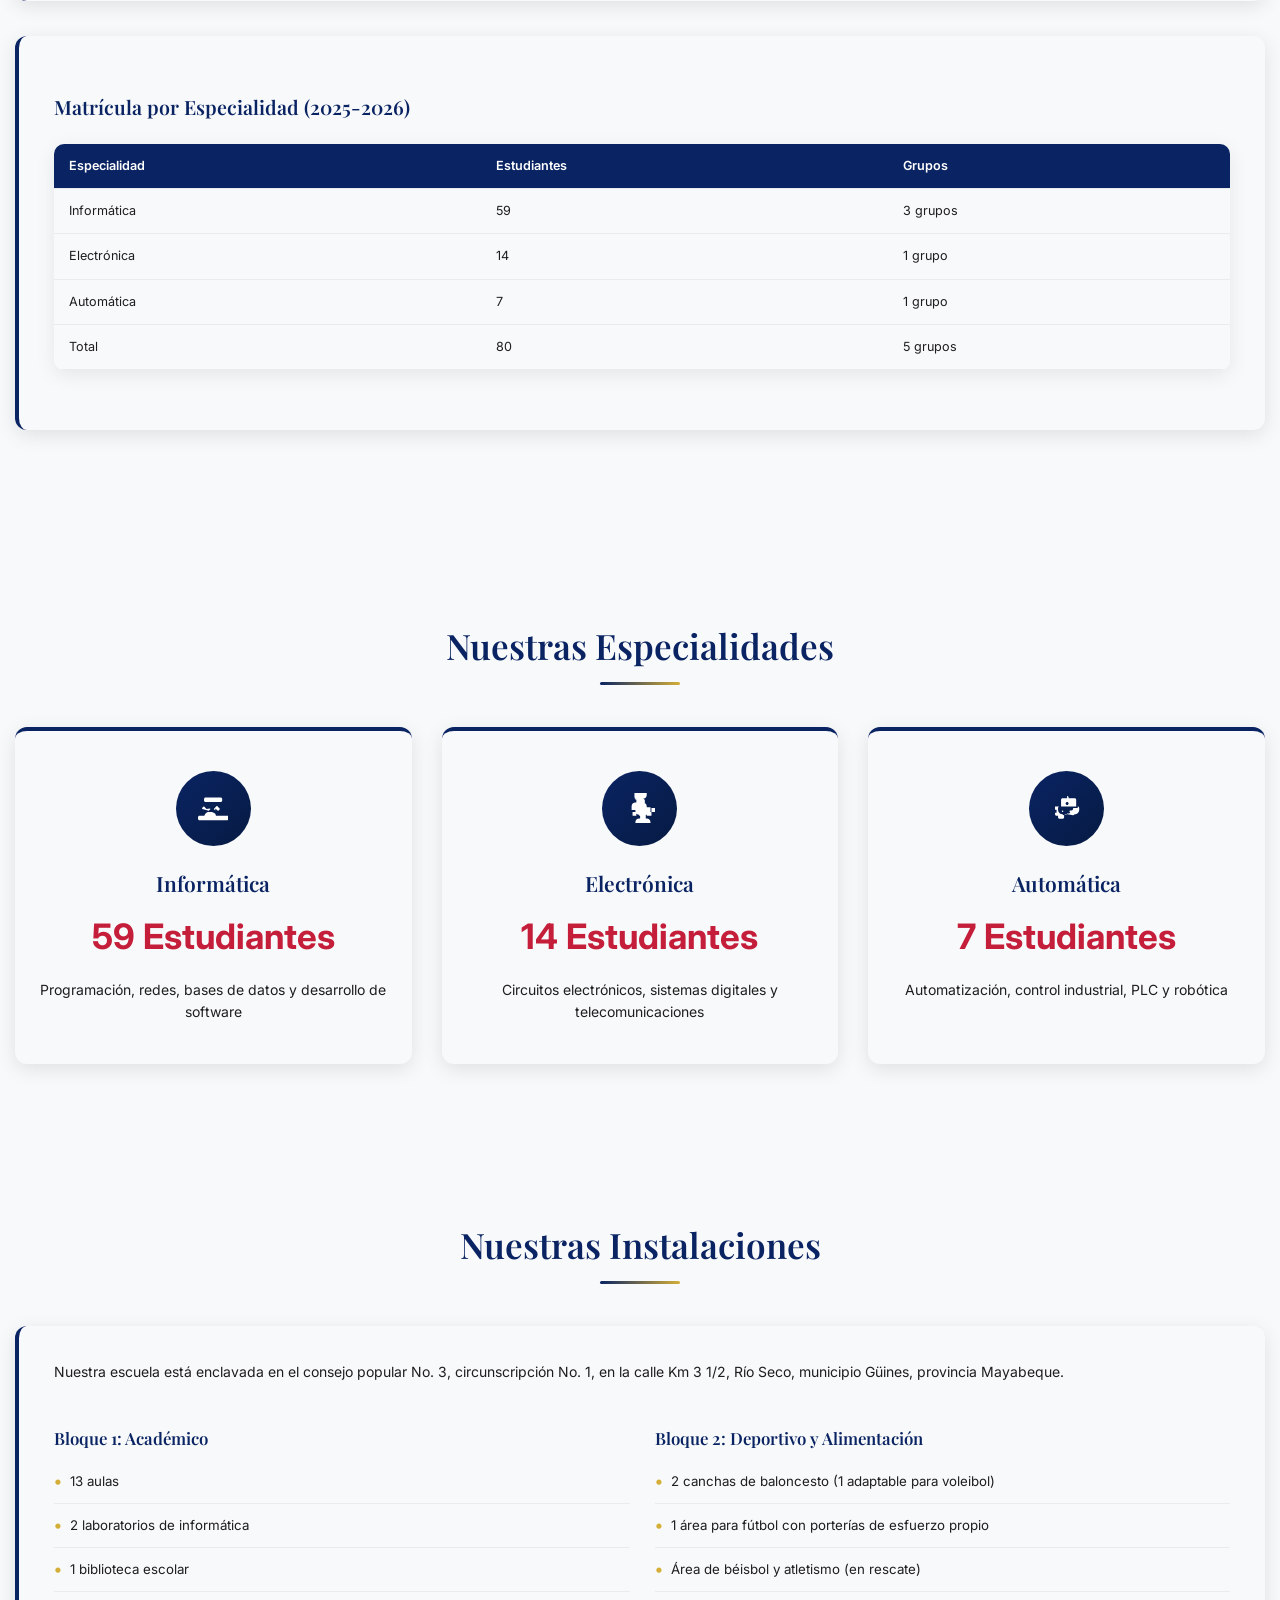
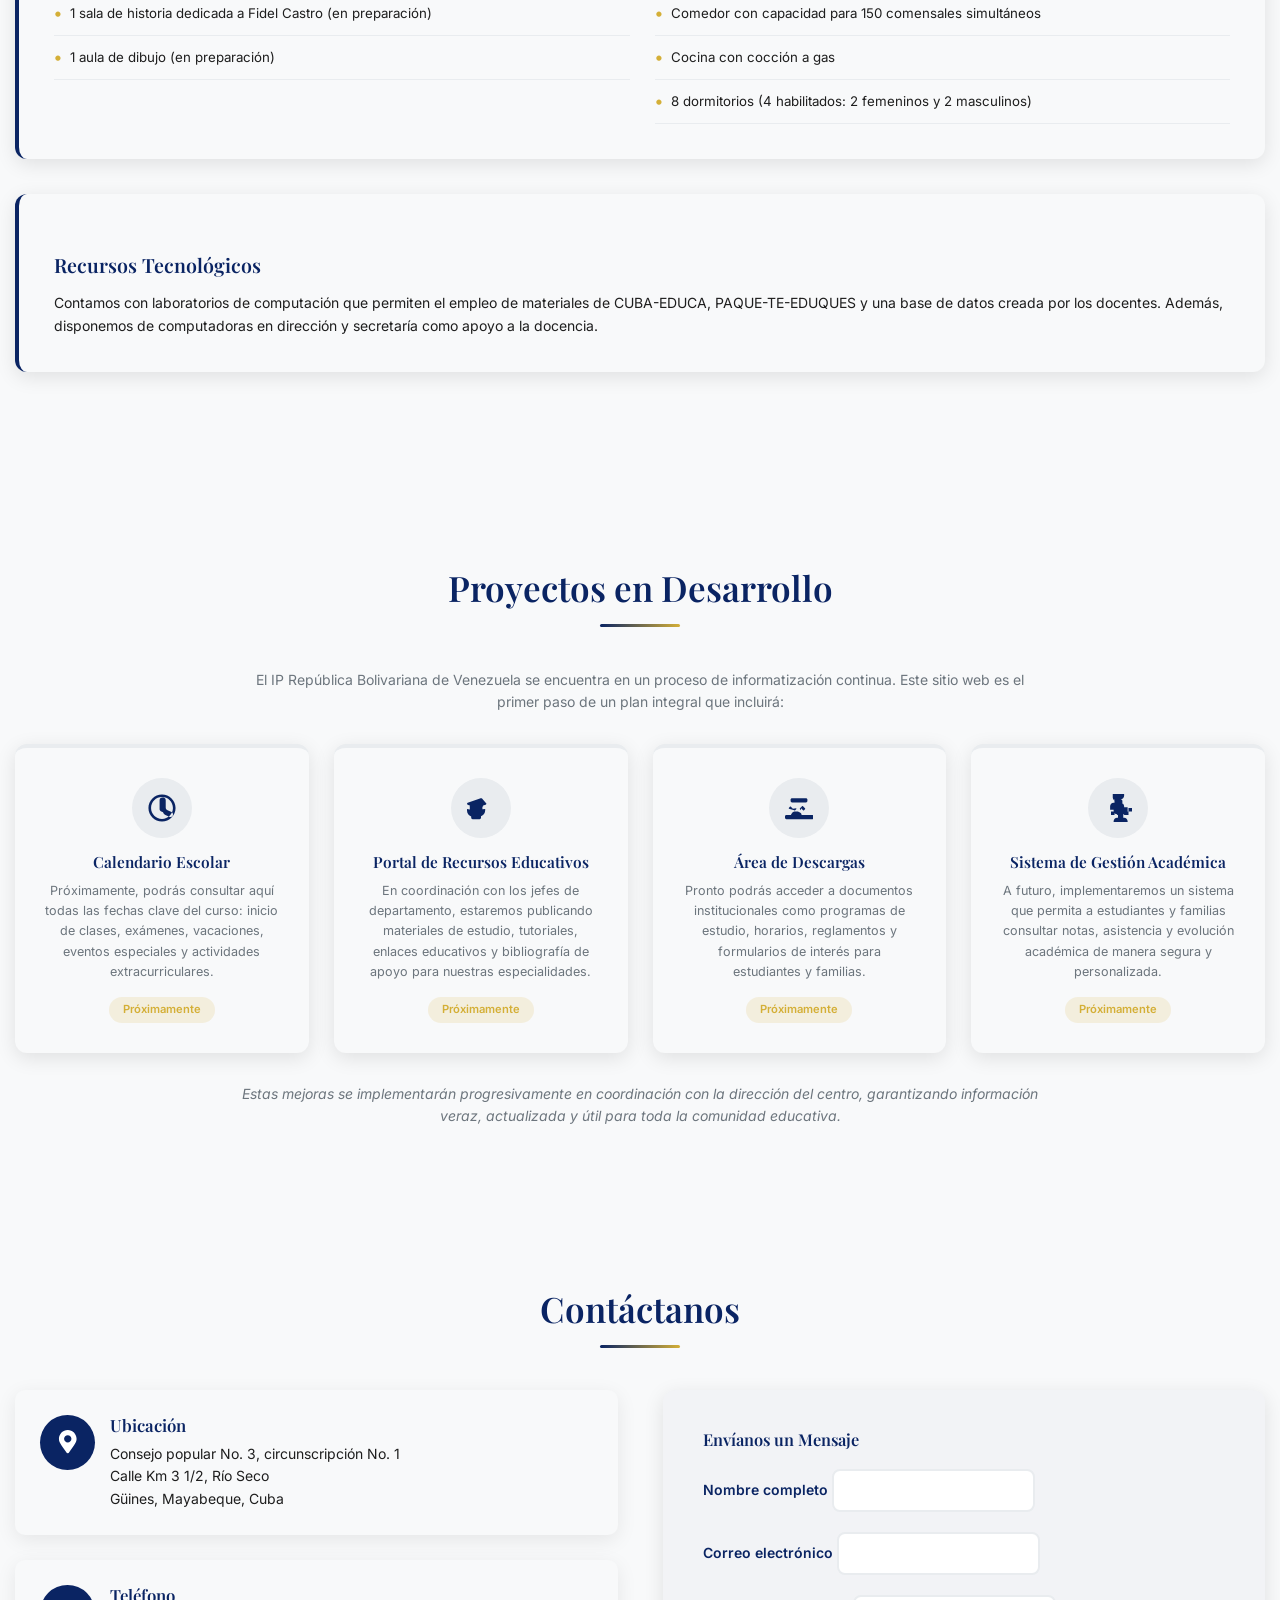
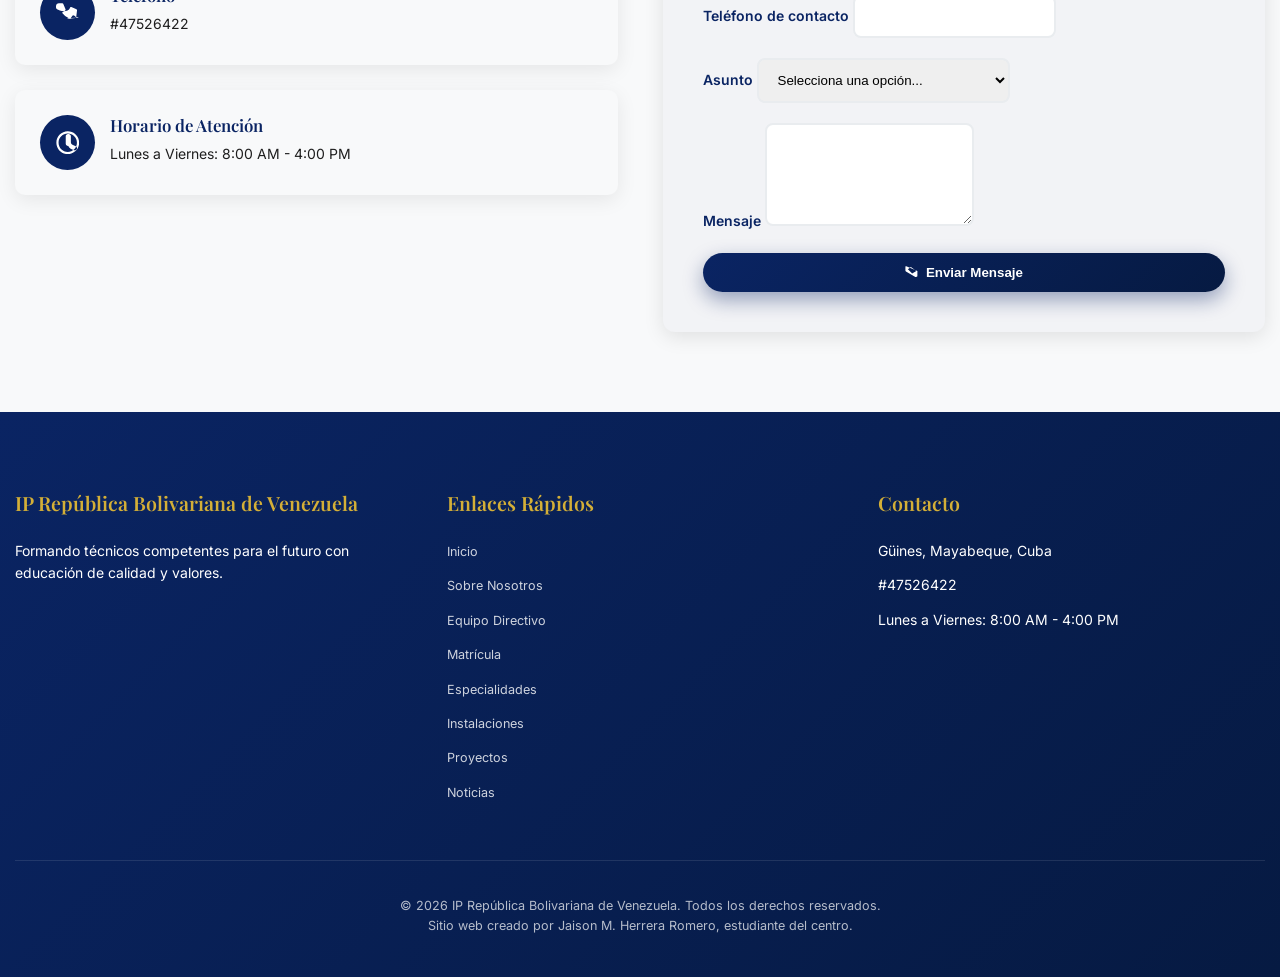
==== commit 1574edd0: "v9.0: Remove admin panel + Supabase, add js/data.js system for news and chatbot" ====
--- a/index.html
+++ b/index.html
@@ -512,7 +512,6 @@
             <div class="footer-bottom">
                 <p>&copy; 2026 IP República Bolivariana de Venezuela. Todos los derechos reservados.</p>
                 <p>Sitio web creado por Jaison M. Herrera Romero, estudiante del centro.</p>
-                <p style="margin-top:8px;"><a href="#" onclick="installPWA();return false;" style="color:rgba(255,255,255,0.6);font-size:0.75rem;text-decoration:underline;">📱 Instalar App</a> | <a href="/admin/login.html" style="color:rgba(255,255,255,0.6);font-size:0.75rem;text-decoration:underline;">Panel Admin</a></p>
             </div>
         </div>
     </footer>
@@ -547,6 +546,7 @@
         <svg class="icon"><use href="icons.svg#chevron-up"/></svg>
     </button>
 
+    <script src="js/data.js"></script>
     <script src="javascript/main.js" defer></script>
     <script src="javascript/chatbot.js" defer></script>
     <script>
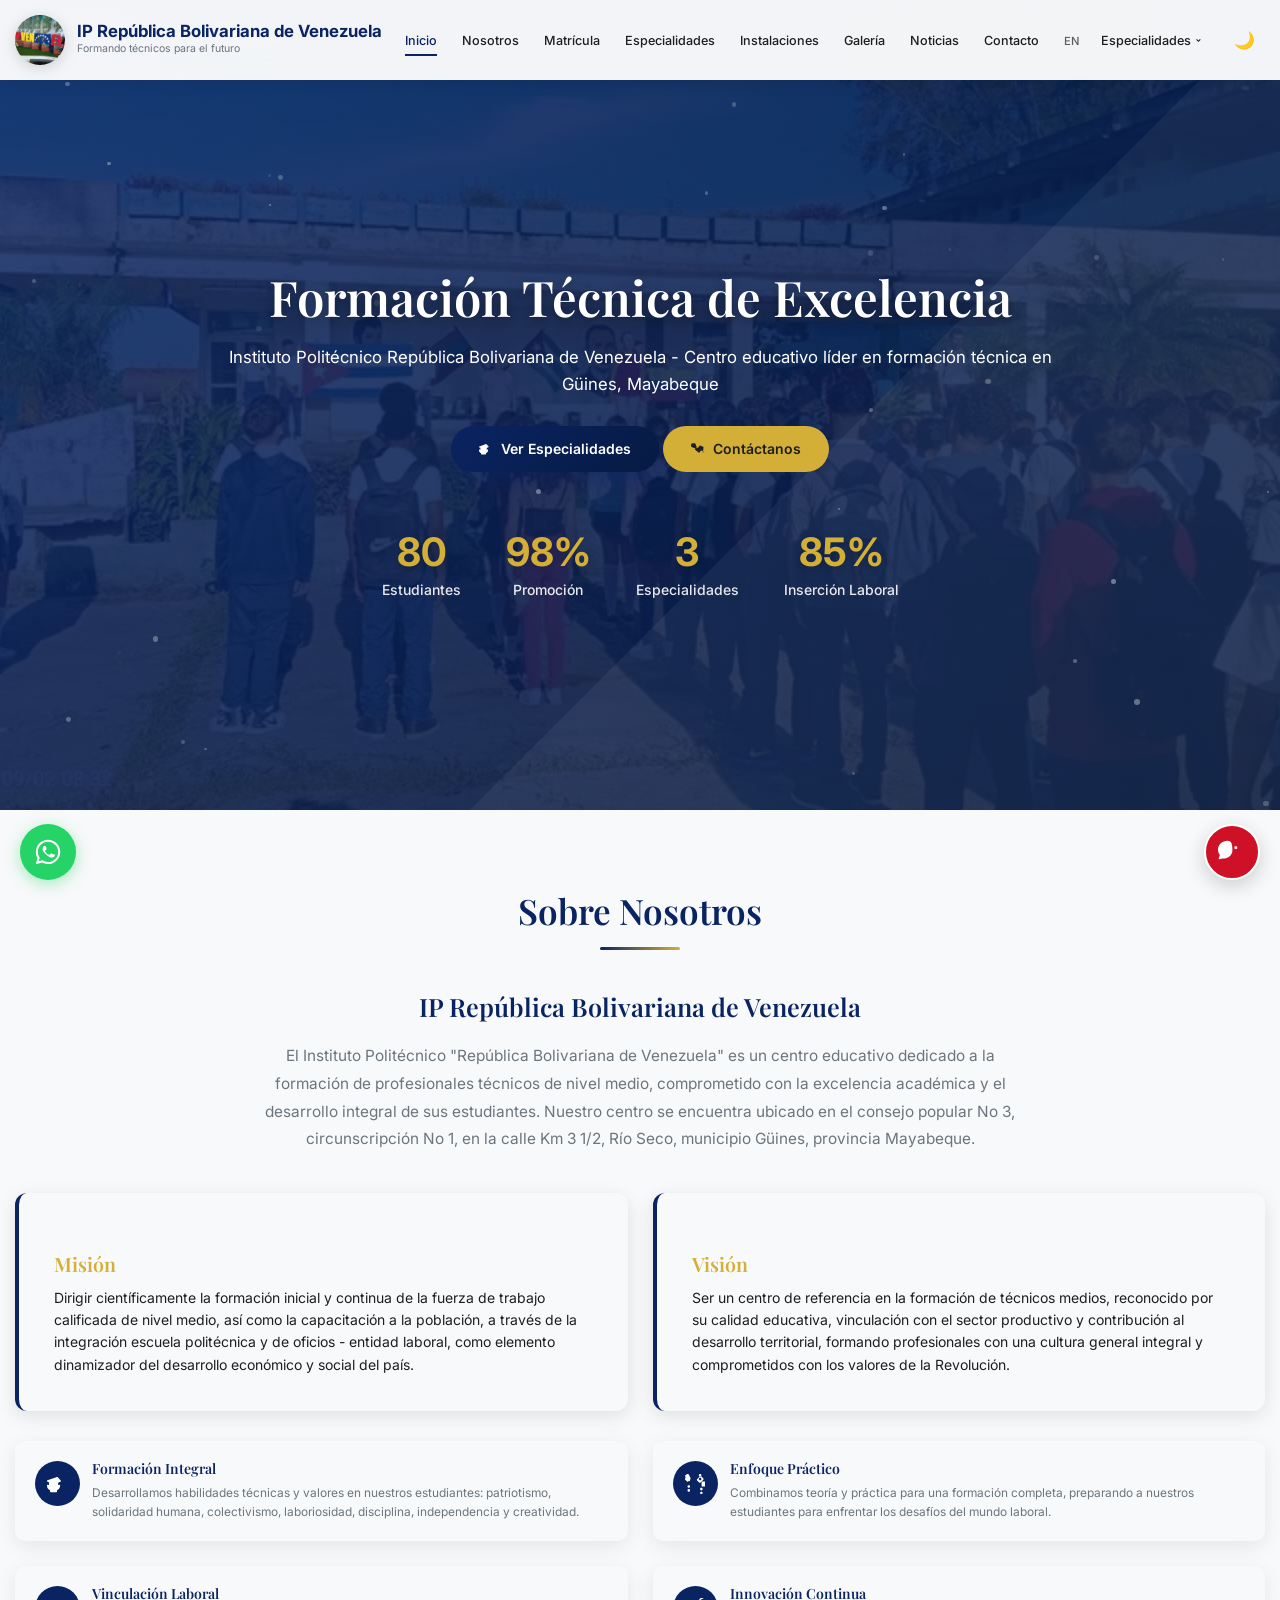
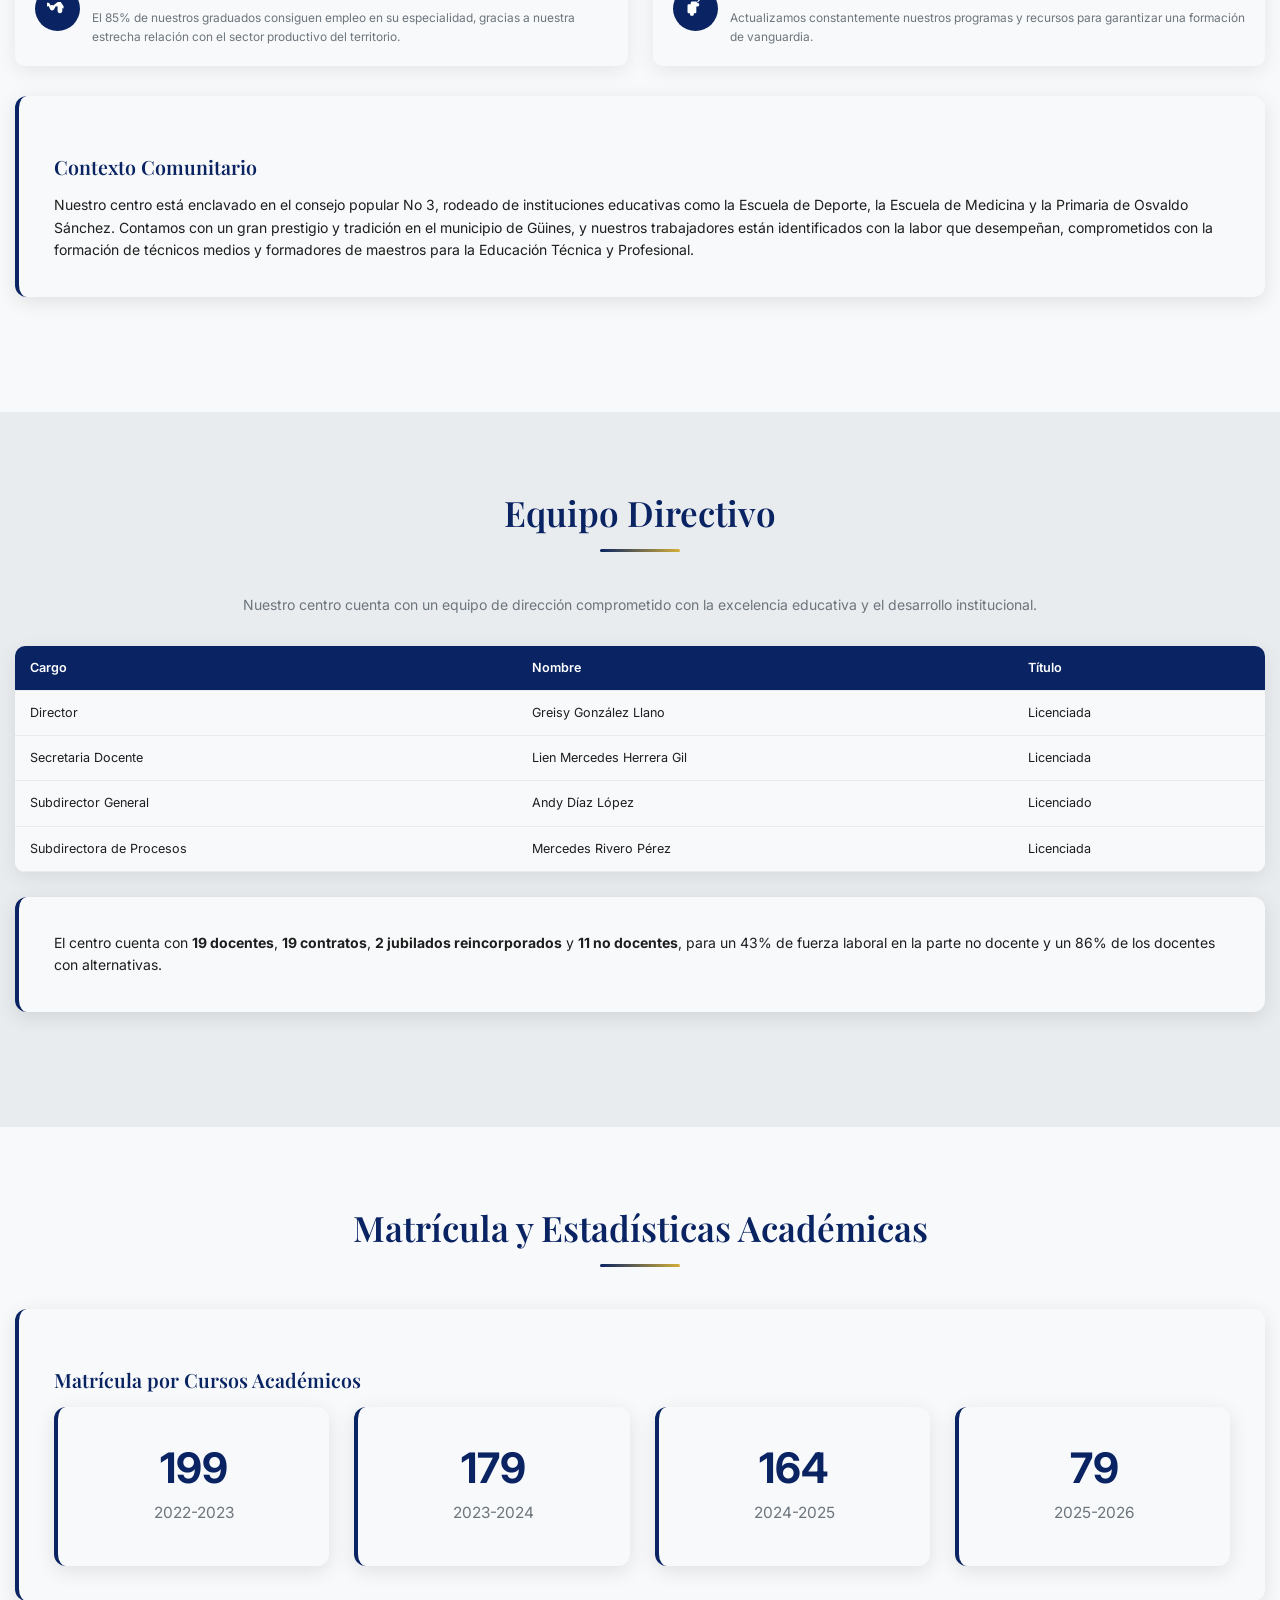
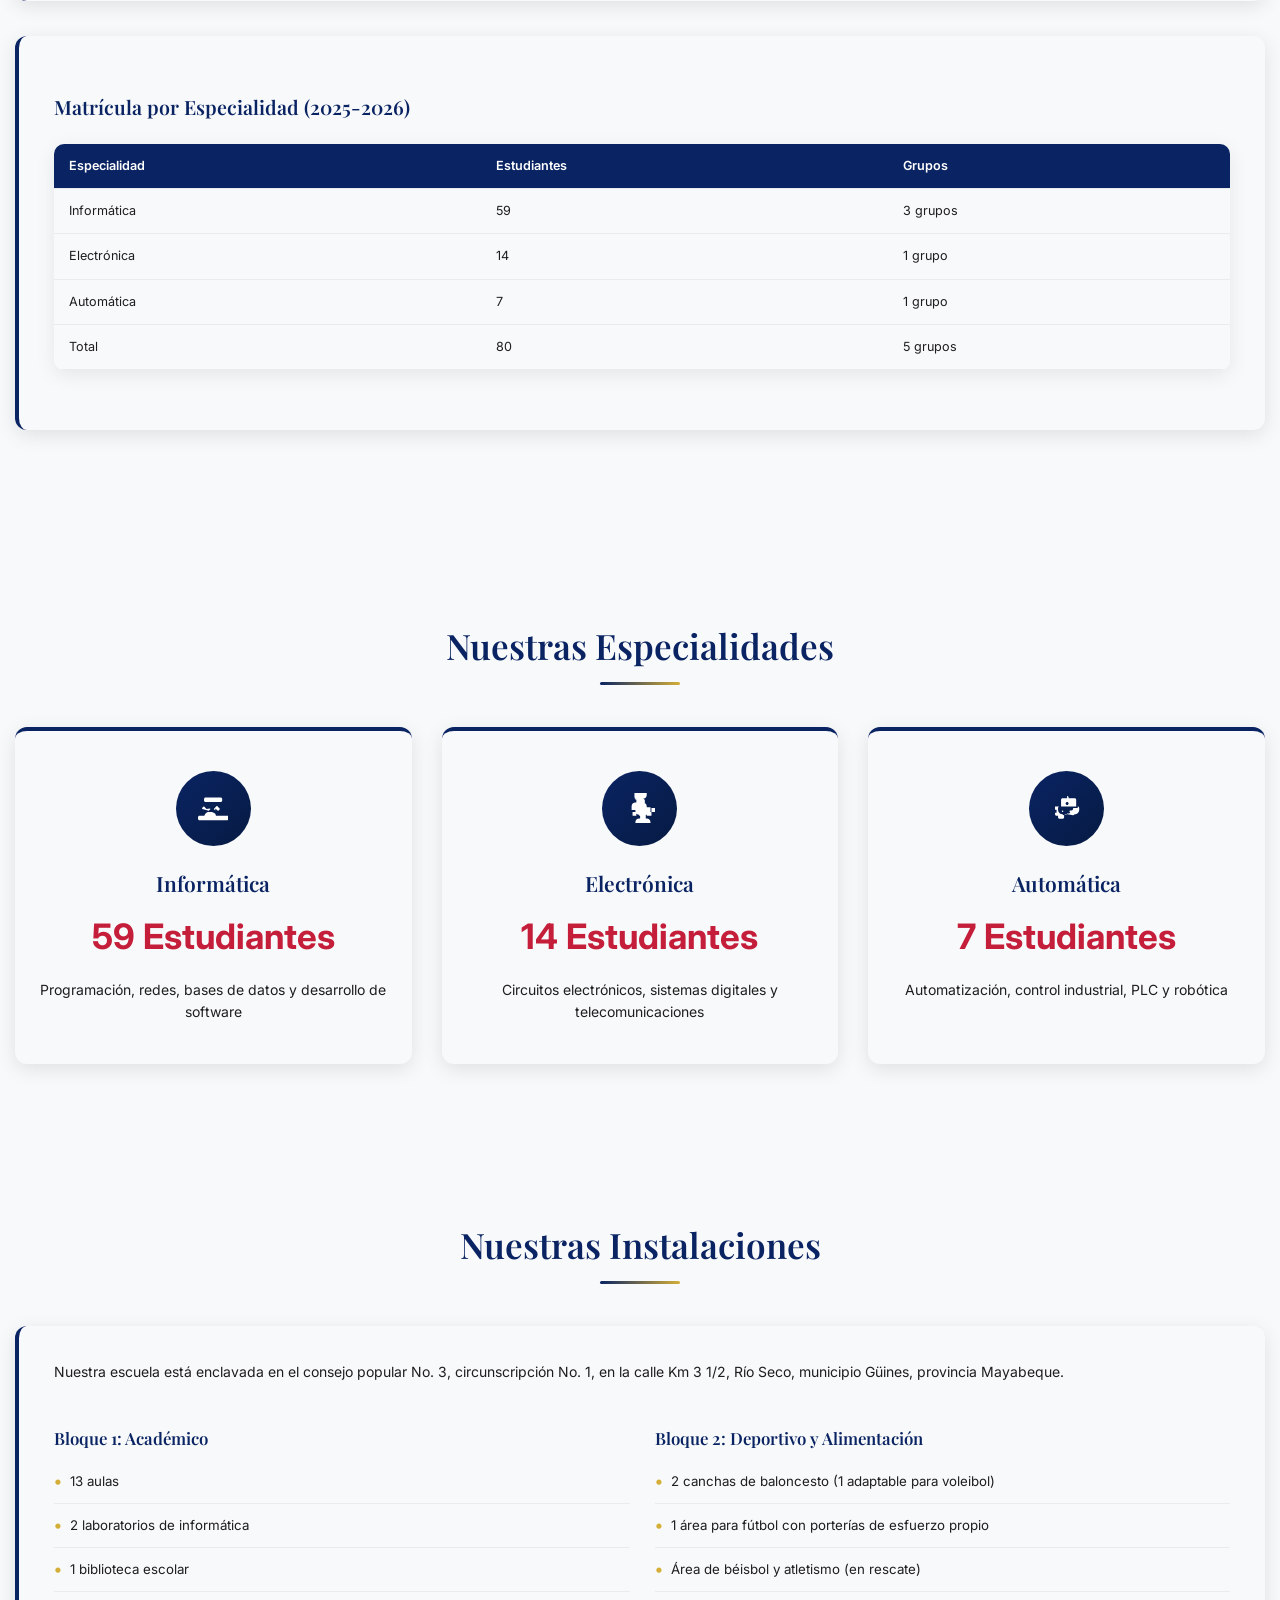
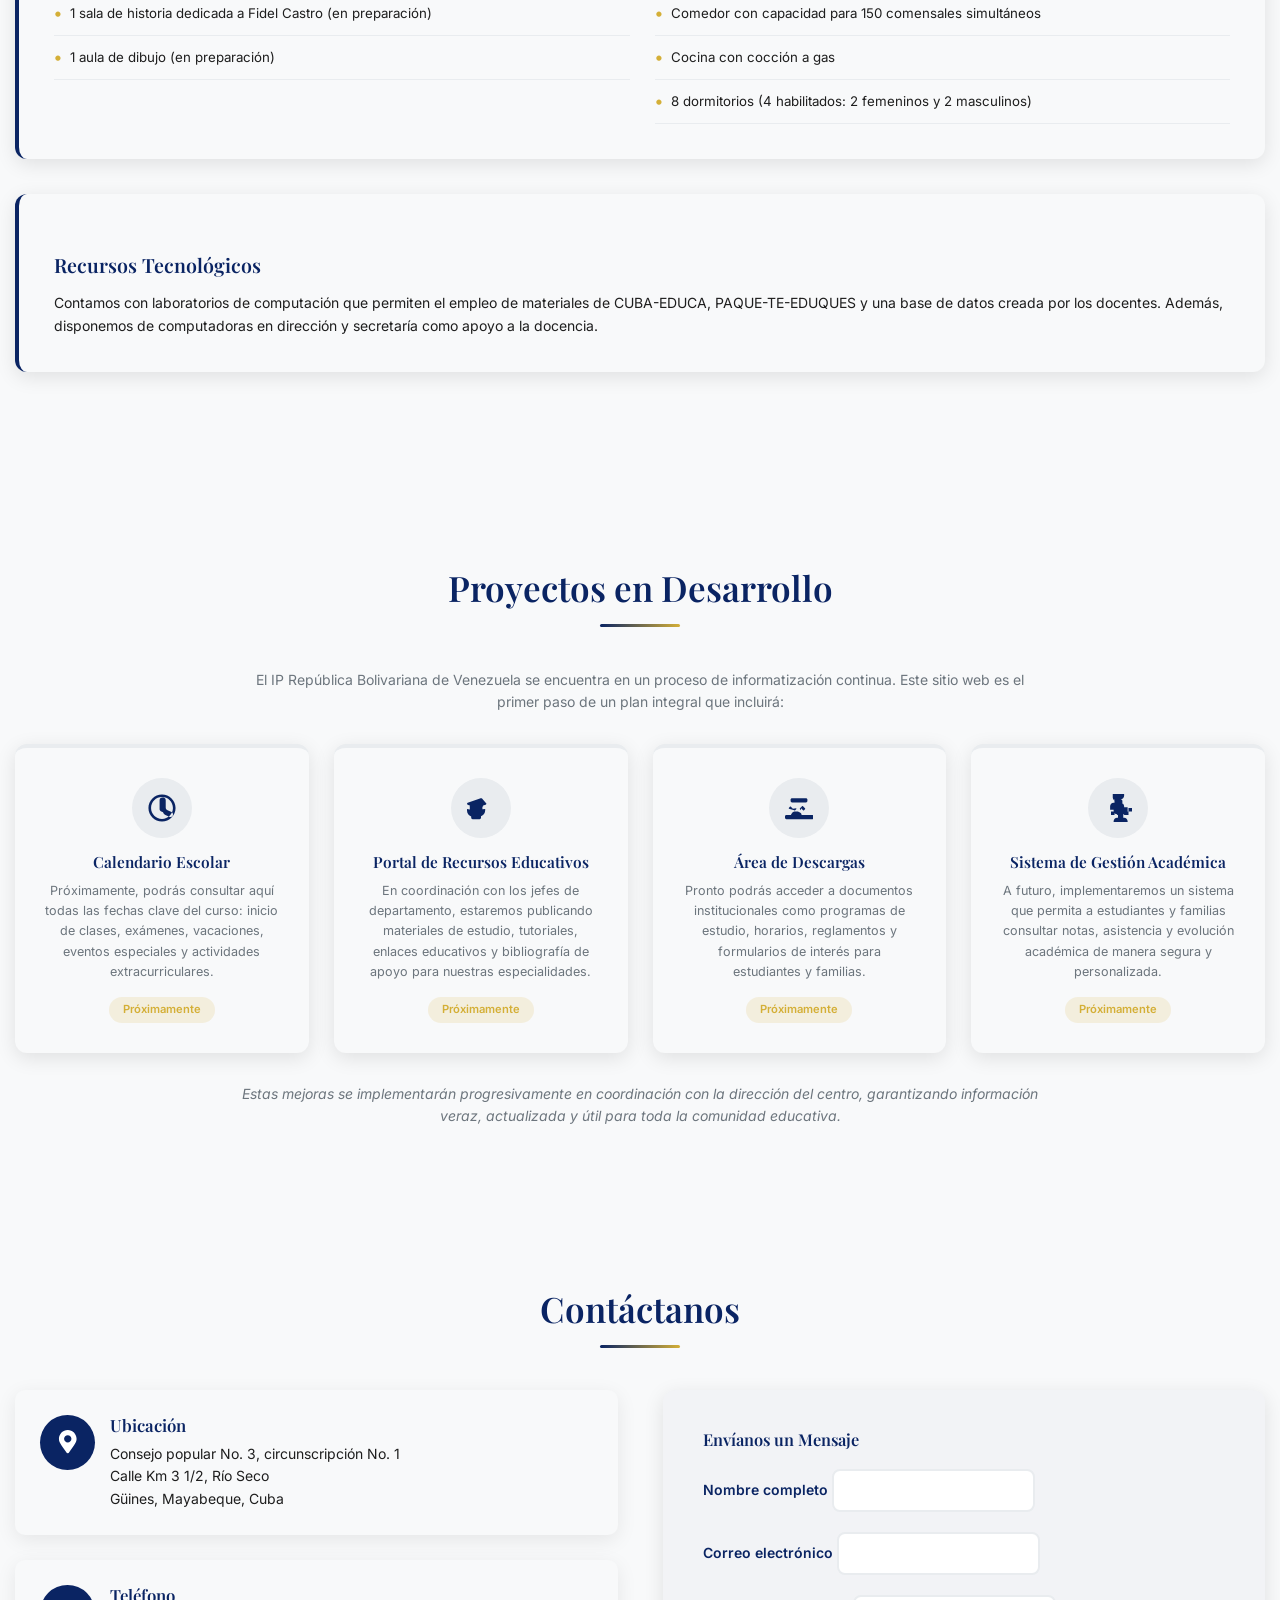
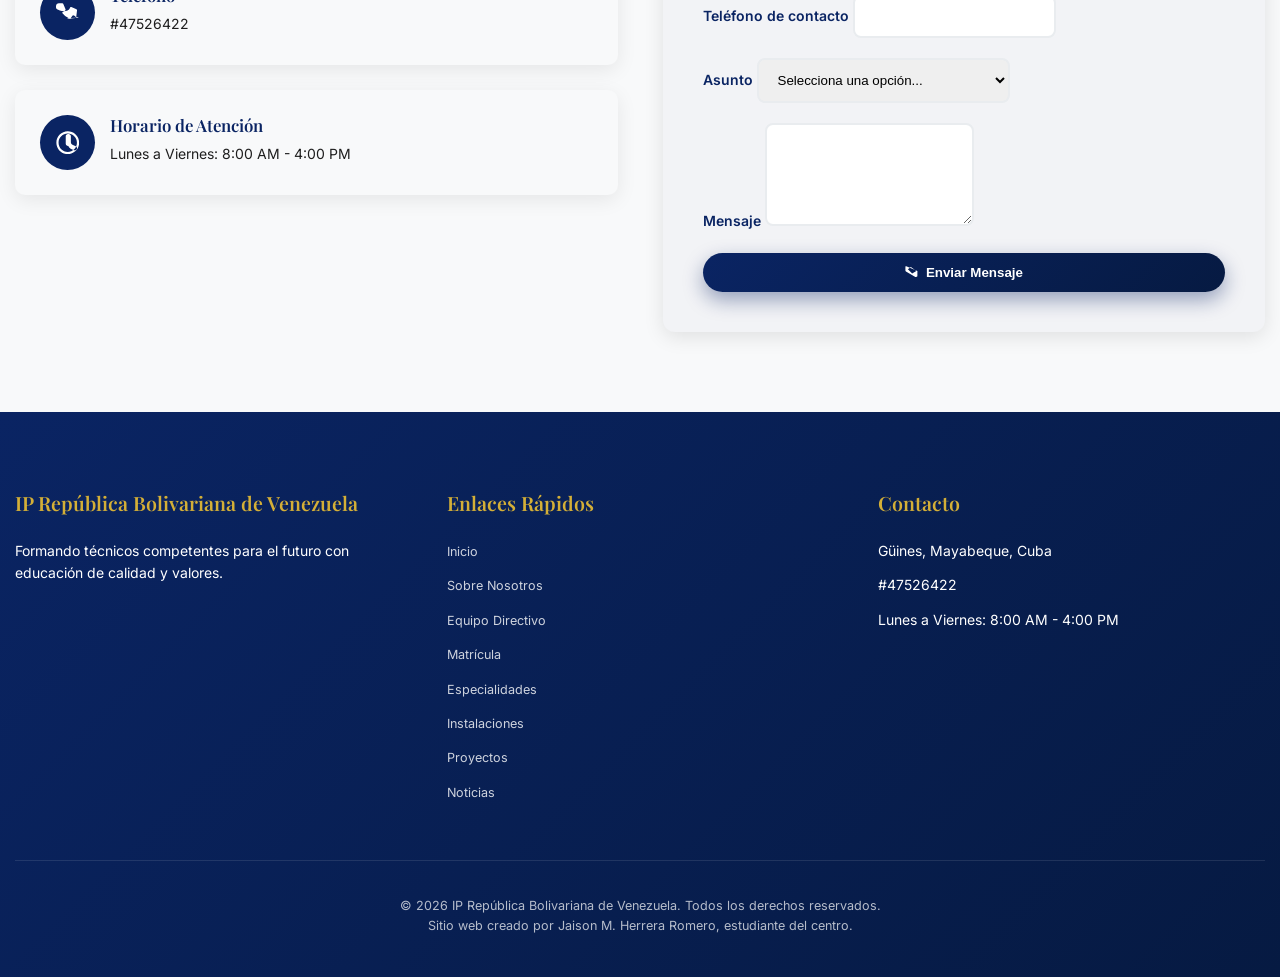
==== commit 48addce9: "v9.1: Fix form submission bug, consolidate JS folders, optimize slow connections, update README" ====
--- a/index.html
+++ b/index.html
@@ -22,7 +22,7 @@
     <link rel="icon" href="assets/icon-512.webp" type="image/webp">
     <link rel="apple-touch-icon" href="assets/apple-touch-icon.png">
     <link rel="manifest" href="site.webmanifest">
-    <link rel="preload" href="assets/imagenes del centro (1).webp" as="image">
+    <link rel="preload" href="assets/icon-512.webp" as="image">
     <link href="https://fonts.googleapis.com/css2?family=Playfair+Display:wght@400;500;600;700&family=Inter:wght@300;400;500;600;700&display=swap" rel="stylesheet" media="print" onload="this.media='all'">
     <link rel="stylesheet" href="styles.css">
     <script type="application/ld+json">
@@ -546,7 +546,7 @@
         <svg class="icon"><use href="icons.svg#chevron-up"/></svg>
     </button>
 
-    <script src="js/data.js"></script>
+    <script src="javascript/data.js"></script>
     <script src="javascript/main.js" defer></script>
     <script src="javascript/chatbot.js" defer></script>
     <script>
